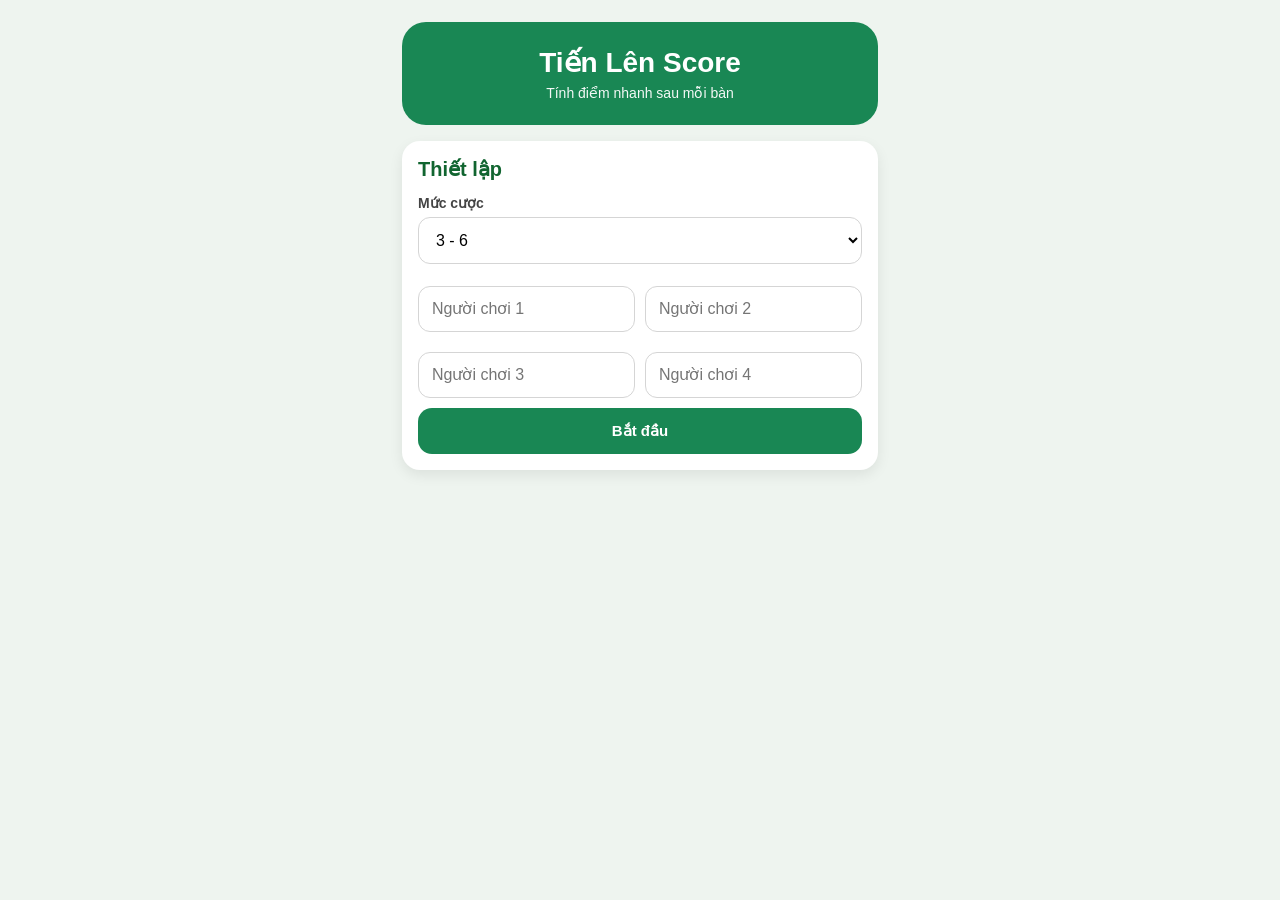
==== index.html @ 5cd6fe4c "Initial commit" ====
<!DOCTYPE html>
<html lang="vi">
<head>
    <meta charset="UTF-8">
    <meta name="viewport" content="width=device-width, initial-scale=1.0">
    <title>Tiến Lên Score</title>
    <link rel="stylesheet" href="style.css">
</head>
<body>

<main class="app">
    <header class="header">
        <h1>Tiến Lên Score</h1>
        <p>Tính điểm nhanh sau mỗi bàn</p>
    </header>

    <section class="card" id="setupSection">
        <h2>Thiết lập</h2>

        <label>Mức cược</label>
        <select id="betSelect">
            <option value="3-6">3 - 6</option>
            <option value="4-8">4 - 8</option>
            <option value="5-10">5 - 10</option>
            <option value="10-20">10 - 20</option>
            <option value="20-40">20 - 40</option>
            <option value="custom">Tùy chỉnh</option>
        </select>

        <div id="customBetBox" class="custom-bet-box hidden">
            <input type="number" id="lowBetInput" placeholder="Điểm thấp, ví dụ 5">
            <input type="number" id="highBetInput" placeholder="Điểm cao, ví dụ 10">
        </div>

        <div class="player-inputs">
            <input type="text" id="player1" placeholder="Người chơi 1">
            <input type="text" id="player2" placeholder="Người chơi 2">
            <input type="text" id="player3" placeholder="Người chơi 3">
            <input type="text" id="player4" placeholder="Người chơi 4">
        </div>

        <button id="startBtn" class="btn main-btn">Bắt đầu</button>
    </section>

    <section class="score-card hidden" id="scoreSection">
        <div class="score-title">
            <h2>Bảng điểm</h2>
            <span id="currentBetText"></span>
        </div>

        <div id="scoreBoard" class="score-board"></div>

        <div class="total-score">
            Tổng điểm: <span id="totalScoreText">0</span>
        </div>
    </section>

    <section class="card hidden" id="gameSection">
        <h2>Bàn hiện tại</h2>

        <div class="rank-select-grid">
            <div class="rank-box win">
                <label>Nhất</label>
                <select id="firstSelect"></select>
            </div>

            <div class="rank-box second">
                <label>Nhì</label>
                <select id="secondSelect"></select>
            </div>

            <div class="rank-box third">
                <label>Ba</label>
                <select id="thirdSelect"></select>
            </div>

            <div class="rank-box last">
                <label>Bét</label>
                <select id="lastSelect"></select>
            </div>
        </div>

        <details class="extra-box">
            <summary>Tùy chọn cộng thêm</summary>

            <div class="extra-group">
                <h3>Chặt heo</h3>

                <select id="cutterSelect"></select>
                <select id="victimSelect"></select>

                <select id="pigTypeSelect">
                    <option value="black">Heo đen</option>
                    <option value="red">Heo đỏ</option>
                </select>

                <button id="addPigBtn" class="btn blue-btn">Thêm chặt heo</button>
                <div id="pigList" class="action-list"></div>
            </div>

            <div class="extra-group">
                <h3>Thúi heo</h3>

                <div class="small-grid">
                    <input type="number" id="rottenBlackInput" min="0" value="0" placeholder="Heo đen">
                    <input type="number" id="rottenRedInput" min="0" value="0" placeholder="Heo đỏ">
                    <input type="number" id="rottenTriplePairInput" min="0" value="0" placeholder="3 đôi thông">
                </div>

                <button id="addRottenPigBtn" class="btn blue-btn">Thêm thúi heo</button>
                <div id="rottenPigList" class="action-list"></div>
            </div>

            <div class="extra-group">
                <h3>Chặt chồng</h3>

                <select id="stackerSelect"></select>
                <select id="stackVictimSelect"></select>

                <select id="stackAddSelect">
                    <option value="triplePair">3 đôi thông</option>
                    <option value="fourKind">Tứ quý</option>
                </select>

                <button id="addStackBtn" class="btn blue-btn">Thêm chặt chồng</button>
                <div id="stackList" class="action-list"></div>
            </div>
        </details>

        <div class="main-actions">
            <button id="calculateBtn" class="btn main-btn">Tính điểm bàn này</button>
            <button id="clearRoundBtn" class="btn light-btn">Xóa bàn hiện tại</button>
        </div>

        <div id="messageBox" class="message-box"></div>
    </section>

    <section class="card hidden" id="historySection">
        <h2>Lịch sử</h2>
        <div id="historyList"></div>
    </section>

    <button id="resetBtn" class="btn danger-btn hidden">Chơi lại từ đầu</button>
</main>

<script src="script.js"></script>
</body>
</html>
---- style.css ----
* {
    margin: 0;
    padding: 0;
    box-sizing: border-box;
}

body {
    font-family: Arial, sans-serif;
    background: #eef4ef;
    color: #222;
}

.app {
    max-width: 520px;
    margin: 0 auto;
    padding: 14px;
}

.header {
    background: #198754;
    color: white;
    padding: 24px 16px;
    text-align: center;
    border-radius: 0 0 24px 24px;
    margin: -14px -14px 16px -14px;
}

.header h1 {
    font-size: 28px;
    margin-bottom: 6px;
}

.header p {
    font-size: 14px;
    opacity: 0.95;
}

.card,
.score-card {
    background: white;
    border-radius: 18px;
    padding: 16px;
    margin-bottom: 14px;
    box-shadow: 0 5px 14px rgba(0, 0, 0, 0.08);
}

h2 {
    font-size: 20px;
    color: #116530;
    margin-bottom: 14px;
}

h3 {
    font-size: 16px;
    color: #116530;
    margin-bottom: 10px;
}

label {
    display: block;
    font-size: 14px;
    font-weight: bold;
    margin-bottom: 6px;
    color: #444;
}

input,
select {
    width: 100%;
    padding: 13px;
    border: 1px solid #d5d5d5;
    border-radius: 12px;
    font-size: 16px;
    background: white;
    outline: none;
    margin-bottom: 10px;
}

input:focus,
select:focus {
    border-color: #198754;
}

.hidden {
    display: none;
}

.player-inputs {
    display: grid;
    gap: 10px;
    margin-top: 12px;
}

.custom-bet-box {
    background: #f7f7f7;
    padding: 12px;
    border-radius: 14px;
    margin-top: 10px;
}

.btn {
    width: 100%;
    border: none;
    border-radius: 14px;
    padding: 14px;
    font-size: 15px;
    font-weight: bold;
    cursor: pointer;
}

.main-btn {
    background: #198754;
    color: white;
}

.blue-btn {
    background: #0d6efd;
    color: white;
    margin-top: 4px;
}

.light-btn {
    background: #e9ecef;
    color: #333;
}

.danger-btn {
    background: #dc3545;
    color: white;
    margin-bottom: 24px;
}

.score-title {
    display: flex;
    justify-content: space-between;
    align-items: center;
}

.score-title span {
    background: #e8f5ee;
    color: #116530;
    font-weight: bold;
    padding: 7px 12px;
    border-radius: 999px;
    font-size: 14px;
}

.score-board {
    display: grid;
    grid-template-columns: 1fr 1fr;
    gap: 10px;
}

.player-score {
    background: #f8f9fa;
    border-radius: 14px;
    padding: 12px;
    text-align: center;
}

.player-score .name {
    font-weight: bold;
    font-size: 14px;
    margin-bottom: 6px;
}

.player-score .point {
    font-size: 26px;
    font-weight: bold;
    color: #198754;
}

.total-score {
    text-align: right;
    font-weight: bold;
    color: #116530;
    margin-top: 12px;
    padding-top: 10px;
    border-top: 1px solid #eee;
}

.rank-select-grid {
    display: grid;
    gap: 10px;
}

.rank-box {
    border-radius: 16px;
    padding: 12px;
}

.rank-box label {
    font-size: 15px;
}

.rank-box select {
    margin-bottom: 0;
    font-weight: bold;
}

.win {
    background: #e8f5ee;
}

.second {
    background: #f1f8e9;
}

.third {
    background: #fff8e1;
}

.last {
    background: #fdecec;
}

.extra-box {
    margin-top: 14px;
    border: 1px solid #dcdcdc;
    border-radius: 16px;
    overflow: hidden;
    background: #f8f9fa;
}

.extra-box summary {
    padding: 14px;
    font-weight: bold;
    color: #116530;
    cursor: pointer;
    list-style: none;
}

.extra-box summary::after {
    content: " +";
    float: right;
}

.extra-box[open] summary::after {
    content: " -";
}

.extra-group {
    padding: 14px;
    border-top: 1px solid #e0e0e0;
}

.small-grid {
    display: grid;
    grid-template-columns: 1fr;
    gap: 8px;
}

.action-list {
    margin-top: 10px;
}

.action-empty {
    color: #777;
    font-size: 14px;
}

.action-item {
    background: #fff3cd;
    border-radius: 12px;
    padding: 10px;
    font-size: 14px;
    line-height: 1.5;
    margin-bottom: 8px;
}

.remove-btn {
    margin-top: 8px;
    border: none;
    background: #dc3545;
    color: white;
    padding: 7px 10px;
    border-radius: 8px;
    cursor: pointer;
}

.main-actions {
    display: grid;
    gap: 10px;
    margin-top: 14px;
}

.message-box {
    display: none;
    padding: 12px;
    border-radius: 12px;
    margin-top: 12px;
    font-size: 14px;
    font-weight: bold;
}

.message-success {
    display: block;
    background: #d1e7dd;
    color: #0f5132;
}

.message-error {
    display: block;
    background: #f8d7da;
    color: #842029;
}

.message-warning {
    display: block;
    background: #fff3cd;
    color: #664d03;
}

.history-item {
    background: #f8f9fa;
    border-left: 5px solid #198754;
    border-radius: 12px;
    padding: 12px;
    font-size: 14px;
    line-height: 1.6;
    margin-bottom: 10px;
}

@media (min-width: 650px) {
    .app {
        padding: 22px;
    }

    .header {
        margin: 0 0 16px 0;
        border-radius: 24px;
    }

    .player-inputs {
        grid-template-columns: 1fr 1fr;
    }

    .score-board {
        grid-template-columns: repeat(4, 1fr);
    }

    .rank-select-grid {
        grid-template-columns: 1fr 1fr;
    }

    .small-grid {
        grid-template-columns: 1fr 1fr 1fr;
    }

    .main-actions {
        grid-template-columns: 1fr 1fr;
    }
}
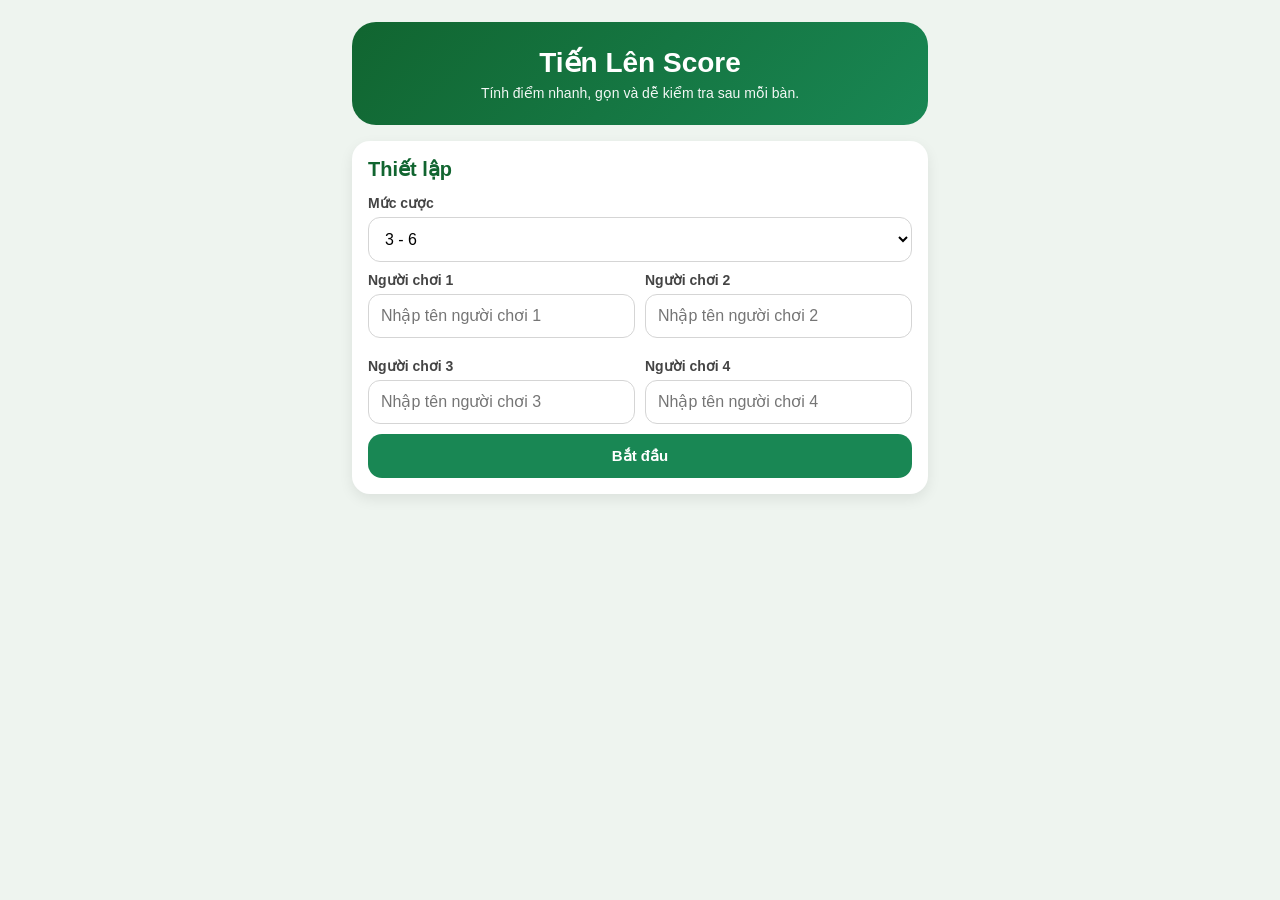
==== commit ec3e30d4: "update" ====
--- a/index.html
+++ b/index.html
@@ -11,32 +11,56 @@
 <main class="app">
     <header class="header">
         <h1>Tiến Lên Score</h1>
-        <p>Tính điểm nhanh sau mỗi bàn</p>
+        <p>Tính điểm nhanh, gọn và dễ kiểm tra sau mỗi bàn.</p>
     </header>
 
     <section class="card" id="setupSection">
         <h2>Thiết lập</h2>
 
-        <label>Mức cược</label>
-        <select id="betSelect">
-            <option value="3-6">3 - 6</option>
-            <option value="4-8">4 - 8</option>
-            <option value="5-10">5 - 10</option>
-            <option value="10-20">10 - 20</option>
-            <option value="20-40">20 - 40</option>
-            <option value="custom">Tùy chỉnh</option>
-        </select>
+        <div class="form-group">
+            <label>Mức cược</label>
+            <select id="betSelect">
+                <option value="3-6">3 - 6</option>
+                <option value="4-8">4 - 8</option>
+                <option value="5-10">5 - 10</option>
+                <option value="10-20">10 - 20</option>
+                <option value="20-40">20 - 40</option>
+                <option value="custom">Tùy chỉnh</option>
+            </select>
+        </div>
 
         <div id="customBetBox" class="custom-bet-box hidden">
-            <input type="number" id="lowBetInput" placeholder="Điểm thấp, ví dụ 5">
-            <input type="number" id="highBetInput" placeholder="Điểm cao, ví dụ 10">
+            <div class="form-group">
+                <label>Điểm thấp</label>
+                <input type="number" id="lowBetInput" placeholder="Ví dụ: 5">
+            </div>
+
+            <div class="form-group">
+                <label>Điểm cao</label>
+                <input type="number" id="highBetInput" placeholder="Ví dụ: 10">
+            </div>
         </div>
 
         <div class="player-inputs">
-            <input type="text" id="player1" placeholder="Người chơi 1">
-            <input type="text" id="player2" placeholder="Người chơi 2">
-            <input type="text" id="player3" placeholder="Người chơi 3">
-            <input type="text" id="player4" placeholder="Người chơi 4">
+            <div class="form-group">
+                <label>Người chơi 1</label>
+                <input type="text" id="player1" placeholder="Nhập tên người chơi 1">
+            </div>
+
+            <div class="form-group">
+                <label>Người chơi 2</label>
+                <input type="text" id="player2" placeholder="Nhập tên người chơi 2">
+            </div>
+
+            <div class="form-group">
+                <label>Người chơi 3</label>
+                <input type="text" id="player3" placeholder="Nhập tên người chơi 3">
+            </div>
+
+            <div class="form-group">
+                <label>Người chơi 4</label>
+                <input type="text" id="player4" placeholder="Nhập tên người chơi 4">
+            </div>
         </div>
 
         <button id="startBtn" class="btn main-btn">Bắt đầu</button>
@@ -57,74 +81,96 @@
 
     <section class="card hidden" id="gameSection">
         <h2>Bàn hiện tại</h2>
+        <p class="hint">Chọn thứ hạng cho từng người chơi.</p>
 
-        <div class="rank-select-grid">
-            <div class="rank-box win">
-                <label>Nhất</label>
-                <select id="firstSelect"></select>
-            </div>
-
-            <div class="rank-box second">
-                <label>Nhì</label>
-                <select id="secondSelect"></select>
-            </div>
-
-            <div class="rank-box third">
-                <label>Ba</label>
-                <select id="thirdSelect"></select>
-            </div>
-
-            <div class="rank-box last">
-                <label>Bét</label>
-                <select id="lastSelect"></select>
-            </div>
-        </div>
+        <div id="rankArea" class="rank-area"></div>
 
         <details class="extra-box">
             <summary>Tùy chọn cộng thêm</summary>
 
-            <div class="extra-group">
-                <h3>Chặt heo</h3>
+            <details class="mini-box">
+                <summary>Chặt heo</summary>
 
-                <select id="cutterSelect"></select>
-                <select id="victimSelect"></select>
+                <div class="extra-content">
+                    <div class="form-group">
+                        <label>Người chặt</label>
+                        <select id="cutterSelect"></select>
+                    </div>
 
-                <select id="pigTypeSelect">
-                    <option value="black">Heo đen</option>
-                    <option value="red">Heo đỏ</option>
-                </select>
+                    <div class="form-group">
+                        <label>Người bị chặt</label>
+                        <select id="victimSelect"></select>
+                    </div>
 
-                <button id="addPigBtn" class="btn blue-btn">Thêm chặt heo</button>
-                <div id="pigList" class="action-list"></div>
-            </div>
+                    <div class="form-group">
+                        <label>Loại heo bị chặt</label>
+                        <select id="pigTypeSelect">
+                            <option value="black">Heo đen</option>
+                            <option value="red">Heo đỏ</option>
+                        </select>
+                    </div>
 
-            <div class="extra-group">
-                <h3>Thúi heo</h3>
+                    <button id="addPigBtn" class="btn blue-btn">Thêm chặt heo</button>
+                    <div id="pigList" class="action-list"></div>
+                </div>
+            </details>
 
-                <div class="small-grid">
-                    <input type="number" id="rottenBlackInput" min="0" value="0" placeholder="Heo đen">
-                    <input type="number" id="rottenRedInput" min="0" value="0" placeholder="Heo đỏ">
-                    <input type="number" id="rottenTriplePairInput" min="0" value="0" placeholder="3 đôi thông">
+            <details class="mini-box">
+                <summary>Thúi heo</summary>
+
+                <div class="extra-content">
+                    <p class="hint">Người về bét bị trừ, người về ba được cộng.</p>
+
+                    <div class="input-grid">
+                        <div class="form-group">
+                            <label>Heo đen</label>
+                            <input type="number" id="rottenBlackInput" min="0" value="0">
+                        </div>
+
+                        <div class="form-group">
+                            <label>Heo đỏ</label>
+                            <input type="number" id="rottenRedInput" min="0" value="0">
+                        </div>
+
+                        <div class="form-group">
+                            <label>3 đôi thông</label>
+                            <input type="number" id="rottenTriplePairInput" min="0" value="0">
+                        </div>
+                    </div>
+
+                    <button id="addRottenPigBtn" class="btn blue-btn">Thêm thúi heo</button>
+                    <div id="rottenPigList" class="action-list"></div>
                 </div>
+            </details>
 
-                <button id="addRottenPigBtn" class="btn blue-btn">Thêm thúi heo</button>
-                <div id="rottenPigList" class="action-list"></div>
-            </div>
+            <details class="mini-box">
+                <summary>Chặt chồng</summary>
 
-            <div class="extra-group">
-                <h3>Chặt chồng</h3>
+                <div class="extra-content">
+                    <p class="hint">Chỉ 3 đôi thông hoặc tứ quý mới được chặt chồng.</p>
 
-                <select id="stackerSelect"></select>
-                <select id="stackVictimSelect"></select>
+                    <div class="form-group">
+                        <label>Người chồng</label>
+                        <select id="stackerSelect"></select>
+                    </div>
 
-                <select id="stackAddSelect">
-                    <option value="triplePair">3 đôi thông</option>
-                    <option value="fourKind">Tứ quý</option>
-                </select>
+                    <div class="form-group">
+                        <label>Người bị chồng</label>
+                        <select id="stackVictimSelect"></select>
+                    </div>
 
-                <button id="addStackBtn" class="btn blue-btn">Thêm chặt chồng</button>
-                <div id="stackList" class="action-list"></div>
-            </div>
+                    <div class="form-group">
+                        <label>Bộ dùng để chồng</label>
+                        <select id="stackAddSelect">
+                            <option value="triplePair">3 đôi thông</option>
+                            <option value="fourKind">Tứ quý</option>
+                        </select>
+                    </div>
+
+                    <button id="addStackBtn" class="btn blue-btn">Thêm chặt chồng</button>
+                    <div id="stackList" class="action-list"></div>
+                </div>
+            </details>
         </details>
 
         <div class="main-actions">
--- a/style.css
+++ b/style.css
@@ -11,13 +11,13 @@
 }
 
 .app {
-    max-width: 520px;
+    max-width: 620px;
     margin: 0 auto;
     padding: 14px;
 }
 
 .header {
-    background: #198754;
+    background: linear-gradient(135deg, #116530, #198754);
     color: white;
     padding: 24px 16px;
     text-align: center;
@@ -56,24 +56,32 @@
     margin-bottom: 10px;
 }
 
+.hidden {
+    display: none;
+}
+
+.form-group {
+    display: flex;
+    flex-direction: column;
+    gap: 6px;
+    margin-bottom: 10px;
+}
+
 label {
-    display: block;
-    font-size: 14px;
-    font-weight: bold;
-    margin-bottom: 6px;
+    font-size: 14px;
+    font-weight: bold;
     color: #444;
 }
 
 input,
 select {
     width: 100%;
-    padding: 13px;
+    padding: 12px;
     border: 1px solid #d5d5d5;
     border-radius: 12px;
     font-size: 16px;
     background: white;
     outline: none;
-    margin-bottom: 10px;
 }
 
 input:focus,
@@ -81,28 +89,24 @@
     border-color: #198754;
 }
 
-.hidden {
-    display: none;
-}
-
 .player-inputs {
     display: grid;
     gap: 10px;
-    margin-top: 12px;
+    margin-top: 10px;
 }
 
 .custom-bet-box {
-    background: #f7f7f7;
-    padding: 12px;
+    background: #f8f9fa;
     border-radius: 14px;
-    margin-top: 10px;
+    padding: 12px;
+    margin-bottom: 12px;
 }
 
 .btn {
     width: 100%;
     border: none;
     border-radius: 14px;
-    padding: 14px;
+    padding: 13px;
     font-size: 15px;
     font-weight: bold;
     cursor: pointer;
@@ -134,6 +138,7 @@
     display: flex;
     justify-content: space-between;
     align-items: center;
+    gap: 12px;
 }
 
 .score-title span {
@@ -143,6 +148,7 @@
     padding: 7px 12px;
     border-radius: 999px;
     font-size: 14px;
+    white-space: nowrap;
 }
 
 .score-board {
@@ -179,39 +185,52 @@
     border-top: 1px solid #eee;
 }
 
-.rank-select-grid {
+.hint {
+    color: #666;
+    font-size: 14px;
+    line-height: 1.5;
+    margin-bottom: 12px;
+}
+
+.rank-area {
     display: grid;
     gap: 10px;
 }
 
-.rank-box {
+.player-card {
+    background: #f8f9fa;
     border-radius: 16px;
-    padding: 12px;
-}
-
-.rank-box label {
-    font-size: 15px;
-}
-
-.rank-box select {
-    margin-bottom: 0;
-    font-weight: bold;
-}
-
-.win {
-    background: #e8f5ee;
-}
-
-.second {
-    background: #f1f8e9;
-}
-
-.third {
-    background: #fff8e1;
-}
-
-.last {
-    background: #fdecec;
+    padding: 13px;
+    border: 1px solid #eeeeee;
+}
+
+.player-name {
+    font-weight: bold;
+    font-size: 16px;
+    margin-bottom: 10px;
+    color: #222;
+}
+
+.rank-buttons {
+    display: grid;
+    grid-template-columns: repeat(4, 1fr);
+    gap: 7px;
+}
+
+.rank-btn {
+    border: 1px solid #198754;
+    background: white;
+    color: #198754;
+    border-radius: 11px;
+    padding: 10px 4px;
+    font-size: 14px;
+    font-weight: bold;
+    cursor: pointer;
+}
+
+.rank-btn.active {
+    background: #198754;
+    color: white;
 }
 
 .extra-box {
@@ -222,7 +241,7 @@
     background: #f8f9fa;
 }
 
-.extra-box summary {
+.extra-box > summary {
     padding: 14px;
     font-weight: bold;
     color: #116530;
@@ -230,23 +249,44 @@
     list-style: none;
 }
 
-.extra-box summary::after {
+.extra-box > summary::after {
     content: " +";
     float: right;
 }
 
-.extra-box[open] summary::after {
+.extra-box[open] > summary::after {
     content: " -";
 }
 
-.extra-group {
-    padding: 14px;
-    border-top: 1px solid #e0e0e0;
-}
-
-.small-grid {
-    display: grid;
-    grid-template-columns: 1fr;
+.mini-box {
+    border-top: 1px solid #e2e2e2;
+    background: white;
+}
+
+.mini-box summary {
+    padding: 13px 14px;
+    font-weight: bold;
+    cursor: pointer;
+    list-style: none;
+    color: #333;
+}
+
+.mini-box summary::after {
+    content: " +";
+    float: right;
+    color: #198754;
+}
+
+.mini-box[open] summary::after {
+    content: " -";
+}
+
+.extra-content {
+    padding: 0 14px 14px 14px;
+}
+
+.input-grid {
+    display: grid;
     gap: 8px;
 }
 
@@ -339,11 +379,11 @@
         grid-template-columns: repeat(4, 1fr);
     }
 
-    .rank-select-grid {
+    .rank-area {
         grid-template-columns: 1fr 1fr;
     }
 
-    .small-grid {
+    .input-grid {
         grid-template-columns: 1fr 1fr 1fr;
     }
 
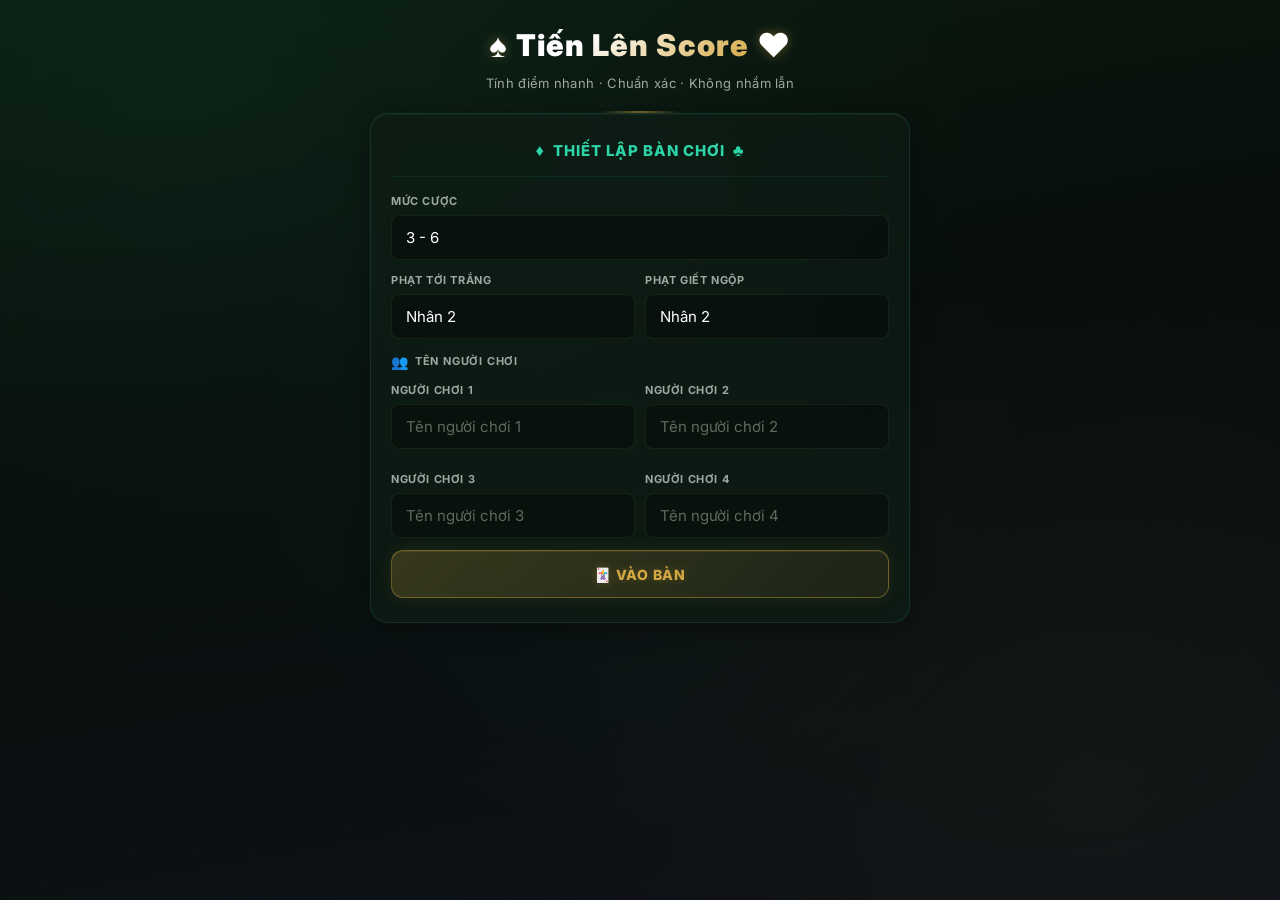
==== commit c000b748: "big update" ====
--- a/index.html
+++ b/index.html
@@ -1,194 +1,344 @@
 <!DOCTYPE html>
 <html lang="vi">
+
 <head>
     <meta charset="UTF-8">
-    <meta name="viewport" content="width=device-width, initial-scale=1.0">
-    <title>Tiến Lên Score</title>
+    <meta name="viewport" content="width=device-width, initial-scale=1.0, maximum-scale=1.0, user-scalable=no">
+    <meta name="description"
+        content="Tiến Lên Score — Ứng dụng tính điểm Tiến Lên miền Nam nhanh, chính xác. Giao diện Casino Royale sang trọng.">
+    <meta name="theme-color" content="#080e0b">
+    <meta name="apple-mobile-web-app-status-bar-style" content="black-translucent">
+    <title>♠ Tiến Lên Score — Casino Royale</title>
+    <!-- Google Fonts: Inter -->
+    <link rel="preconnect" href="https://fonts.googleapis.com">
+    <link rel="preconnect" href="https://fonts.gstatic.com" crossorigin>
+    <link href="https://fonts.googleapis.com/css2?family=Inter:wght@400;600;700;800;900&display=swap" rel="stylesheet">
     <link rel="stylesheet" href="style.css">
 </head>
+
 <body>
 
-<main class="app">
-    <header class="header">
-        <h1>Tiến Lên Score</h1>
-        <p>Tính điểm nhanh, gọn và dễ kiểm tra sau mỗi bàn.</p>
-    </header>
-
-    <section class="card" id="setupSection">
-        <h2>Thiết lập</h2>
-
-        <div class="form-group">
-            <label>Mức cược</label>
-            <select id="betSelect">
-                <option value="3-6">3 - 6</option>
-                <option value="4-8">4 - 8</option>
-                <option value="5-10">5 - 10</option>
-                <option value="10-20">10 - 20</option>
-                <option value="20-40">20 - 40</option>
-                <option value="custom">Tùy chỉnh</option>
-            </select>
-        </div>
-
-        <div id="customBetBox" class="custom-bet-box hidden">
-            <div class="form-group">
-                <label>Điểm thấp</label>
-                <input type="number" id="lowBetInput" placeholder="Ví dụ: 5">
-            </div>
-
-            <div class="form-group">
-                <label>Điểm cao</label>
-                <input type="number" id="highBetInput" placeholder="Ví dụ: 10">
-            </div>
-        </div>
-
-        <div class="player-inputs">
-            <div class="form-group">
-                <label>Người chơi 1</label>
-                <input type="text" id="player1" placeholder="Nhập tên người chơi 1">
-            </div>
-
-            <div class="form-group">
-                <label>Người chơi 2</label>
-                <input type="text" id="player2" placeholder="Nhập tên người chơi 2">
-            </div>
-
-            <div class="form-group">
-                <label>Người chơi 3</label>
-                <input type="text" id="player3" placeholder="Nhập tên người chơi 3">
-            </div>
-
-            <div class="form-group">
-                <label>Người chơi 4</label>
-                <input type="text" id="player4" placeholder="Nhập tên người chơi 4">
-            </div>
-        </div>
-
-        <button id="startBtn" class="btn main-btn">Bắt đầu</button>
-    </section>
-
-    <section class="score-card hidden" id="scoreSection">
-        <div class="score-title">
-            <h2>Bảng điểm</h2>
-            <span id="currentBetText"></span>
-        </div>
-
-        <div id="scoreBoard" class="score-board"></div>
-
-        <div class="total-score">
-            Tổng điểm: <span id="totalScoreText">0</span>
-        </div>
-    </section>
-
-    <section class="card hidden" id="gameSection">
-        <h2>Bàn hiện tại</h2>
-        <p class="hint">Chọn thứ hạng cho từng người chơi.</p>
-
-        <div id="rankArea" class="rank-area"></div>
-
-        <details class="extra-box">
-            <summary>Tùy chọn cộng thêm</summary>
-
-            <details class="mini-box">
-                <summary>Chặt heo</summary>
-
-                <div class="extra-content">
-                    <div class="form-group">
-                        <label>Người chặt</label>
-                        <select id="cutterSelect"></select>
-                    </div>
-
-                    <div class="form-group">
-                        <label>Người bị chặt</label>
-                        <select id="victimSelect"></select>
-                    </div>
-
-                    <div class="form-group">
-                        <label>Loại heo bị chặt</label>
-                        <select id="pigTypeSelect">
-                            <option value="black">Heo đen</option>
-                            <option value="red">Heo đỏ</option>
-                        </select>
-                    </div>
-
-                    <button id="addPigBtn" class="btn blue-btn">Thêm chặt heo</button>
-                    <div id="pigList" class="action-list"></div>
-                </div>
-            </details>
-
-            <details class="mini-box">
-                <summary>Thúi heo</summary>
-
-                <div class="extra-content">
-                    <p class="hint">Người về bét bị trừ, người về ba được cộng.</p>
-
+    <!-- ===== TOAST NOTIFICATION CONTAINER ===== -->
+    <div id="toastContainer" class="toast-container"></div>
+
+    <main class="app">
+
+        <!-- ===== HEADER ===== -->
+        <header class="header">
+            <h1>
+                <span class="logo-icon">♠️</span>
+                <span class="title-text">Tiến Lên Score</span>
+                <span class="logo-icon">♥️</span>
+            </h1>
+            <p>Tính điểm nhanh · Chuẩn xác · Không nhầm lẫn</p>
+        </header>
+
+        <!-- ============================================
+         TAB 1: THIẾT LẬP BÀN CHƠI
+         ============================================ -->
+        <div id="tabSetup" class="tab-panel active">
+            <section class="card">
+                <h2 class="card-title">
+                    <span class="icon">♦️</span>
+                    Thiết lập bàn chơi
+                    <span class="icon">♣️</span>
+                </h2>
+
+                <!-- Mức cược -->
+                <div class="form-group">
+                    <label>Mức cược</label>
+                    <select id="betSelect">
+                        <option value="3-6">3 - 6</option>
+                        <option value="4-8">4 - 8</option>
+                        <option value="5-10">5 - 10</option>
+                        <option value="10-20">10 - 20</option>
+                        <option value="20-40">20 - 40</option>
+                        <option value="custom">Tùy chỉnh</option>
+                    </select>
+                </div>
+
+                <!-- Custom bet inputs -->
+                <div id="customBetBox" class="custom-bet-box hidden">
                     <div class="input-grid">
                         <div class="form-group">
-                            <label>Heo đen</label>
-                            <input type="number" id="rottenBlackInput" min="0" value="0">
-                        </div>
-
+                            <label>Điểm thấp</label>
+                            <input type="number" id="lowBetInput" placeholder="Ví dụ: 5">
+                        </div>
                         <div class="form-group">
-                            <label>Heo đỏ</label>
-                            <input type="number" id="rottenRedInput" min="0" value="0">
-                        </div>
-
-                        <div class="form-group">
-                            <label>3 đôi thông</label>
-                            <input type="number" id="rottenTriplePairInput" min="0" value="0">
-                        </div>
-                    </div>
-
-                    <button id="addRottenPigBtn" class="btn blue-btn">Thêm thúi heo</button>
-                    <div id="rottenPigList" class="action-list"></div>
-                </div>
-            </details>
-
-            <details class="mini-box">
-                <summary>Chặt chồng</summary>
-
-                <div class="extra-content">
-                    <p class="hint">Chỉ 3 đôi thông hoặc tứ quý mới được chặt chồng.</p>
-
-                    <div class="form-group">
-                        <label>Người chồng</label>
-                        <select id="stackerSelect"></select>
-                    </div>
-
-                    <div class="form-group">
-                        <label>Người bị chồng</label>
-                        <select id="stackVictimSelect"></select>
-                    </div>
-
-                    <div class="form-group">
-                        <label>Bộ dùng để chồng</label>
-                        <select id="stackAddSelect">
-                            <option value="triplePair">3 đôi thông</option>
-                            <option value="fourKind">Tứ quý</option>
+                            <label>Điểm cao</label>
+                            <input type="number" id="highBetInput" placeholder="Ví dụ: 10">
+                        </div>
+                    </div>
+                </div>
+
+                <!-- Hệ số phạt -->
+                <div class="input-grid">
+                    <div class="form-group">
+                        <label>Phạt Tới trắng</label>
+                        <select id="toiTrangMultiplierSelect">
+                            <option value="1">Nhân 1</option>
+                            <option value="2" selected>Nhân 2</option>
                         </select>
                     </div>
-
-                    <button id="addStackBtn" class="btn blue-btn">Thêm chặt chồng</button>
-                    <div id="stackList" class="action-list"></div>
-                </div>
-            </details>
-        </details>
-
-        <div class="main-actions">
-            <button id="calculateBtn" class="btn main-btn">Tính điểm bàn này</button>
-            <button id="clearRoundBtn" class="btn light-btn">Xóa bàn hiện tại</button>
+                    <div class="form-group">
+                        <label>Phạt Giết ngộp</label>
+                        <select id="gietMultiplierSelect">
+                            <option value="1">Nhân 1</option>
+                            <option value="2" selected>Nhân 2</option>
+                        </select>
+                    </div>
+                </div>
+
+                <!-- Tên người chơi -->
+                <div class="section-label">
+                    <span class="icon">👥</span> Tên người chơi
+                </div>
+                <div class="player-inputs">
+                    <div class="form-group">
+                        <label>Người chơi 1</label>
+                        <input type="text" id="player1" placeholder="Tên người chơi 1">
+                    </div>
+                    <div class="form-group">
+                        <label>Người chơi 2</label>
+                        <input type="text" id="player2" placeholder="Tên người chơi 2">
+                    </div>
+                    <div class="form-group">
+                        <label>Người chơi 3</label>
+                        <input type="text" id="player3" placeholder="Tên người chơi 3">
+                    </div>
+                    <div class="form-group">
+                        <label>Người chơi 4</label>
+                        <input type="text" id="player4" placeholder="Tên người chơi 4">
+                    </div>
+                </div>
+
+                <button id="startBtn" class="btn main-btn">🃏 Vào Bàn</button>
+            </section>
         </div>
 
-        <div id="messageBox" class="message-box"></div>
-    </section>
-
-    <section class="card hidden" id="historySection">
-        <h2>Lịch sử</h2>
-        <div id="historyList"></div>
-    </section>
-
-    <button id="resetBtn" class="btn danger-btn hidden">Chơi lại từ đầu</button>
-</main>
-
-<script src="script.js"></script>
+        <!-- ============================================
+         TAB 2: GHI ĐIỂM & CHẶT CHÉM
+         ============================================ -->
+        <div id="tabGame" class="tab-panel">
+
+            <!-- Bảng tổng điểm -->
+            <section class="card" id="scoreSection">
+                <div class="score-header">
+                    <h2 class="card-title">
+                        <span class="icon">🏆</span> Bảng Tổng Điểm
+                    </h2>
+                    <span id="currentBetText" class="bet-badge"></span>
+                </div>
+                <div id="scoreBoard" class="score-board"></div>
+                <div class="total-score">
+                    Quỹ bàn (Check lỗi): <span id="totalScoreText">0</span>
+                </div>
+            </section>
+
+            <!-- Chọn thứ hạng -->
+            <section class="card" id="gameSection">
+                <h2 class="card-title">
+                    <span class="icon">🎯</span> Bàn hiện tại
+                </h2>
+                <p class="hint">Chọn kết quả cho từng người chơi:</p>
+                <div id="rankArea" class="rank-area"></div>
+
+                <!-- Tùy chọn chặt chém -->
+                <details class="extra-box">
+                    <summary>🔥 Tùy chọn chặt chém</summary>
+
+                    <!-- Chặt heo -->
+                    <details class="mini-box">
+                        <summary>🗡️ Chặt heo</summary>
+                        <div class="extra-content">
+                            <div class="form-group">
+                                <label>Người chặt</label>
+                                <select id="cutterSelect"></select>
+                            </div>
+                            <div class="form-group">
+                                <label>Người bị chặt</label>
+                                <select id="victimSelect"></select>
+                            </div>
+                            <div class="form-group">
+                                <label>Loại heo bị chặt</label>
+                                <select id="pigTypeSelect">
+                                    <option value="black">Heo đen</option>
+                                    <option value="red">Heo đỏ</option>
+                                </select>
+                            </div>
+                            <button id="addPigBtn" class="btn action-btn">Thêm chặt heo</button>
+                            <div id="pigList" class="action-list"></div>
+                        </div>
+                    </details>
+
+                    <!-- Thúi heo -->
+                    <details class="mini-box">
+                        <summary>💩 Thúi heo (chết ngộp)</summary>
+                        <div class="extra-content">
+                            <div class="input-grid">
+                                <div class="form-group">
+                                    <label>Người ăn tiền</label>
+                                    <select id="rottenWinnerSelect"></select>
+                                </div>
+                                <div class="form-group">
+                                    <label>Người thúi</label>
+                                    <select id="rottenVictimSelect"></select>
+                                </div>
+                            </div>
+                            <div class="input-grid">
+                                <div class="form-group">
+                                    <label>Heo đen</label>
+                                    <input type="number" id="rottenBlackInput" min="0" value="0">
+                                </div>
+                                <div class="form-group">
+                                    <label>Heo đỏ</label>
+                                    <input type="number" id="rottenRedInput" min="0" value="0">
+                                </div>
+                            </div>
+                            <div class="form-group">
+                                <label>3 đôi thông</label>
+                                <input type="number" id="rottenTriplePairInput" min="0" value="0">
+                            </div>
+                            <button id="addRottenPigBtn" class="btn action-btn">Thêm thúi heo</button>
+                            <div id="rottenPigList" class="action-list"></div>
+                        </div>
+                    </details>
+
+                    <!-- Chặt chồng -->
+                    <details class="mini-box">
+                        <summary>⚡ Chặt chồng</summary>
+                        <div class="extra-content">
+                            <div class="form-group">
+                                <label>Người chồng</label>
+                                <select id="stackerSelect"></select>
+                            </div>
+                            <div class="form-group">
+                                <label>Người bị chồng (nạn nhân cũ)</label>
+                                <select id="stackVictimSelect"></select>
+                            </div>
+                            <div class="form-group">
+                                <label>Bộ dùng để chồng</label>
+                                <select id="stackAddSelect">
+                                    <option value="triplePair">3 đôi thông</option>
+                                    <option value="fourKind">Tứ quý</option>
+                                </select>
+                            </div>
+                            <button id="addStackBtn" class="btn action-btn">Thêm chặt chồng</button>
+                            <div id="stackList" class="action-list"></div>
+                        </div>
+                    </details>
+                </details>
+
+                <!-- Điều chỉnh thông số & điểm -->
+                <details class="extra-box">
+                    <summary>⚙️ Điều chỉnh thông số & điểm</summary>
+                    <div class="extra-content">
+                        <!-- Thay đổi mức cược -->
+                        <div class="bet-changer-title">💰 Thay đổi mức cược</div>
+                        <div class="bet-changer-grid">
+                            <div class="form-group">
+                                <select id="ingameBetSelect">
+                                    <option value="3-6">3 - 6</option>
+                                    <option value="4-8">4 - 8</option>
+                                    <option value="5-10">5 - 10</option>
+                                    <option value="10-20">10 - 20</option>
+                                    <option value="20-40">20 - 40</option>
+                                    <option value="custom">Tùy chỉnh</option>
+                                </select>
+                            </div>
+                            <button id="ingameBetApplyBtn" class="bet-change-btn">Áp dụng</button>
+                        </div>
+                        <div id="ingameCustomBetBox" class="custom-bet-box hidden">
+                            <div class="input-grid">
+                                <div class="form-group">
+                                    <label>Điểm thấp</label>
+                                    <input type="number" id="ingameLowBet" placeholder="Ví dụ: 5">
+                                </div>
+                                <div class="form-group">
+                                    <label>Điểm cao</label>
+                                    <input type="number" id="ingameHighBet" placeholder="Ví dụ: 10">
+                                </div>
+                            </div>
+                        </div>
+
+                        <hr class="divider">
+
+                        <!-- Cộng/Trừ điểm thủ công -->
+                        <div class="bet-changer-title">🔢 Cộng/Trừ điểm thủ công</div>
+                        <div class="input-grid">
+                            <div class="form-group">
+                                <label>Người chơi</label>
+                                <select id="manualPlayerSelect"></select>
+                            </div>
+                            <div class="form-group">
+                                <label>Số điểm (+ hoặc -)</label>
+                                <input type="number" id="manualPointInput" placeholder="VD: 5 hoặc -5">
+                            </div>
+                        </div>
+                        <button id="manualAdjustBtn" class="btn warning-btn">Cập nhật điểm</button>
+                    </div>
+                </details>
+
+                <!-- Nút hành động chính -->
+                <div class="main-actions">
+                    <button id="calculateBtn" class="btn main-btn">✅ Chốt Bàn Này</button>
+                    <button id="clearRoundBtn" class="btn light-btn">🔄 Xóa làm lại</button>
+                </div>
+            </section>
+        </div>
+
+        <!-- ============================================
+         TAB 3: LỊCH SỬ & THỐNG KÊ
+         ============================================ -->
+        <div id="tabHistory" class="tab-panel">
+            <section class="card">
+                <h2 class="card-title">
+                    <span class="icon">📊</span> Lịch sử & Thống kê
+                </h2>
+
+                <!-- Stats summary -->
+                <div id="statsSummary" class="stats-summary">
+                    <div class="stat-item">
+                        <div class="stat-value" id="statsRounds">0</div>
+                        <div class="stat-label">Ván đã chơi</div>
+                    </div>
+                    <div class="stat-item">
+                        <div class="stat-value" id="statsTotal">0</div>
+                        <div class="stat-label">Quỹ bàn</div>
+                    </div>
+                </div>
+
+                <div id="historyList"></div>
+            </section>
+
+            <!-- Nút kết thúc ván -->
+            <button id="resetBtn" class="btn danger-btn">⚠️ Kết thúc — Chơi lại từ đầu</button>
+        </div>
+
+    </main>
+
+    <!-- ===== BOTTOM NAVIGATION ===== -->
+    <nav id="bottomNav" class="bottom-nav">
+        <div class="nav-inner">
+            <button class="nav-tab" data-tab="tabSetup" id="navSetup">
+                <span class="nav-icon">⚙️</span>
+                <span class="nav-label">Thiết lập</span>
+            </button>
+            <button class="nav-tab active" data-tab="tabGame" id="navGame">
+                <span class="nav-icon">🎮</span>
+                <span class="nav-label">Ghi điểm</span>
+            </button>
+            <button class="nav-tab" data-tab="tabHistory" id="navHistory">
+                <span class="nav-icon">📊</span>
+                <span class="nav-label">Lịch sử</span>
+            </button>
+        </div>
+    </nav>
+
+    <!-- Hidden message box for backwards compatibility -->
+    <div id="messageBox" class="message-box"></div>
+
+    <script src="script.js"></script>
 </body>
+
 </html>
--- a/style.css
+++ b/style.css
@@ -1,393 +1,1612 @@
-* {
+/* ========================================================
+   THEME: CASINO ROYALE — DARK EMERALD + GOLD
+   Color Palette:
+     Primary (Emerald):  #2dd4a8
+     Accent  (Gold):     #d4a843
+     Danger  (Rose):     #f43f5e
+     Surface (Dark):     #0a1a0f → #0d1117
+   ======================================================== */
+
+/* --- CSS Custom Properties --- */
+:root {
+    --emerald: #2dd4a8;
+    --emerald-rgb: 45, 212, 168;
+    --gold: #d4a843;
+    --gold-rgb: 212, 168, 67;
+    --rose: #f43f5e;
+    --rose-rgb: 244, 63, 94;
+    --blue: #3b82f6;
+    --blue-rgb: 59, 130, 246;
+    --white: #f0f0f5;
+    --white-rgb: 240, 240, 245;
+
+    --bg-body: #080e0b;
+    --bg-surface: rgba(12, 24, 16, 0.82);
+    --bg-card: rgba(14, 28, 20, 0.75);
+    --bg-input: rgba(8, 16, 11, 0.80);
+    --bg-elevated: rgba(20, 38, 26, 0.65);
+
+    --border-subtle: rgba(45, 212, 168, 0.08);
+    --border-default: rgba(45, 212, 168, 0.14);
+    --border-strong: rgba(45, 212, 168, 0.28);
+
+    --text-primary: #e4e8e6;
+    --text-secondary: #9ca8a2;
+    --text-muted: #5c6a62;
+
+    --radius-xl: 24px;
+    --radius-lg: 18px;
+    --radius-md: 12px;
+    --radius-sm: 8px;
+    --radius-pill: 50px;
+
+    --blur: 20px;
+    --transition: 0.25s cubic-bezier(0.4, 0, 0.2, 1);
+    --bounce: 0.35s cubic-bezier(0.34, 1.56, 0.64, 1);
+
+    --shadow-card:
+        0 4px 24px rgba(0, 0, 0, 0.4),
+        0 0 0 1px rgba(255, 255, 255, 0.02),
+        inset 0 1px 0 rgba(255, 255, 255, 0.04);
+    --shadow-glow:
+        0 0 20px rgba(var(--emerald-rgb), 0.08),
+        0 0 60px rgba(var(--emerald-rgb), 0.03);
+
+    --nav-height: 68px;
+}
+
+/* --- Reset & Base --- */
+*,
+*::before,
+*::after {
     margin: 0;
     padding: 0;
     box-sizing: border-box;
 }
 
+html {
+    scroll-behavior: smooth;
+    -webkit-tap-highlight-color: transparent;
+}
+
 body {
-    font-family: Arial, sans-serif;
-    background: #eef4ef;
-    color: #222;
-}
-
+    font-family: 'Inter', 'Segoe UI', Roboto, -apple-system, sans-serif;
+    background-color: var(--bg-body);
+    color: var(--text-primary);
+    min-height: 100vh;
+    min-height: 100dvh;
+    line-height: 1.55;
+    overflow-x: hidden;
+    position: relative;
+}
+
+/* --- Background: Casino felt texture --- */
+body::before {
+    content: '';
+    position: fixed;
+    inset: 0;
+    background:
+        radial-gradient(ellipse 800px 600px at 15% 10%, rgba(var(--emerald-rgb), 0.06), transparent),
+        radial-gradient(ellipse 600px 500px at 85% 85%, rgba(var(--gold-rgb), 0.04), transparent),
+        radial-gradient(ellipse 400px 400px at 50% 50%, rgba(var(--emerald-rgb), 0.03), transparent),
+        linear-gradient(170deg, #0a1a0f 0%, #080e0b 40%, #0d1117 100%);
+    z-index: 0;
+    pointer-events: none;
+}
+
+/* --- Subtle pattern overlay --- */
+body::after {
+    content: '';
+    position: fixed;
+    inset: 0;
+    background-image:
+        radial-gradient(circle at 25% 25%, rgba(255, 255, 255, 0.008) 1px, transparent 1px),
+        radial-gradient(circle at 75% 75%, rgba(255, 255, 255, 0.005) 1px, transparent 1px);
+    background-size: 60px 60px;
+    z-index: 0;
+    pointer-events: none;
+}
+
+/* --- Main App Container --- */
 .app {
-    max-width: 620px;
+    position: relative;
+    z-index: 1;
+    max-width: 520px;
     margin: 0 auto;
-    padding: 14px;
-}
-
+    padding: 0 14px;
+    padding-bottom: calc(var(--nav-height) + 20px);
+}
+
+/* --- HEADER --- */
 .header {
-    background: linear-gradient(135deg, #116530, #198754);
-    color: white;
-    padding: 24px 16px;
     text-align: center;
-    border-radius: 0 0 24px 24px;
-    margin: -14px -14px 16px -14px;
+    padding: 24px 16px 20px;
+    position: relative;
+}
+
+.header::after {
+    content: '';
+    position: absolute;
+    bottom: 0;
+    left: 50%;
+    transform: translateX(-50%);
+    width: 80px;
+    height: 2px;
+    background: linear-gradient(90deg, transparent, var(--gold), transparent);
+    border-radius: 2px;
+    opacity: 0.6;
 }
 
 .header h1 {
-    font-size: 28px;
-    margin-bottom: 6px;
+    font-size: clamp(20px, 5.5vw, 28px);
+    font-weight: 900;
+    letter-spacing: 1px;
+    color: #fff;
+    display: flex;
+    align-items: center;
+    justify-content: center;
+    gap: 8px;
+    line-height: 1.3;
+}
+
+.header h1 .logo-icon {
+    font-size: 1.1em;
+    filter: drop-shadow(0 0 6px rgba(var(--gold-rgb), 0.4));
+}
+
+.header h1 .title-text {
+    background: linear-gradient(135deg, #fff 30%, var(--gold) 100%);
+    -webkit-background-clip: text;
+    -webkit-text-fill-color: transparent;
+    background-clip: text;
 }
 
 .header p {
+    font-size: clamp(11px, 2.8vw, 13px);
+    color: var(--text-secondary);
+    margin-top: 6px;
+    letter-spacing: 0.3px;
+}
+
+/* --- TAB PANELS --- */
+.tab-panel {
+    display: none;
+    animation: tabFadeIn 0.35s ease-out both;
+}
+
+.tab-panel.active {
+    display: block;
+}
+
+@keyframes tabFadeIn {
+    from {
+        opacity: 0;
+        transform: translateY(12px);
+    }
+
+    to {
+        opacity: 1;
+        transform: translateY(0);
+    }
+}
+
+/* --- GLASSMORPHISM CARDS --- */
+.card {
+    background: var(--bg-card);
+    backdrop-filter: blur(var(--blur)) saturate(1.2);
+    -webkit-backdrop-filter: blur(var(--blur)) saturate(1.2);
+    border: 1px solid var(--border-default);
+    border-radius: var(--radius-lg);
+    padding: 20px 16px;
+    margin-bottom: 14px;
+    box-shadow: var(--shadow-card);
+    transition: border-color var(--transition), box-shadow var(--transition);
+    animation: cardSlideUp 0.4s ease-out both;
+}
+
+@keyframes cardSlideUp {
+    from {
+        opacity: 0;
+        transform: translateY(16px);
+    }
+
+    to {
+        opacity: 1;
+        transform: translateY(0);
+    }
+}
+
+.card:hover {
+    border-color: var(--border-strong);
+}
+
+.card-title {
+    font-size: clamp(13px, 3.5vw, 15px);
+    color: var(--emerald);
+    margin-bottom: 16px;
+    font-weight: 800;
+    text-transform: uppercase;
+    text-align: center;
+    letter-spacing: 1px;
+    border-bottom: 1px solid var(--border-subtle);
+    padding-bottom: 12px;
+    display: flex;
+    align-items: center;
+    justify-content: center;
+    gap: 8px;
+}
+
+.card-title .icon {
+    font-size: 1.1em;
+}
+
+/* --- Section titles inside cards --- */
+.section-label {
+    font-size: 11px;
+    font-weight: 700;
+    color: var(--text-secondary);
+    text-transform: uppercase;
+    letter-spacing: 0.8px;
+    margin-bottom: 10px;
+    display: flex;
+    align-items: center;
+    gap: 6px;
+}
+
+.section-label .icon {
     font-size: 14px;
-    opacity: 0.95;
-}
-
-.card,
-.score-card {
-    background: white;
-    border-radius: 18px;
-    padding: 16px;
-    margin-bottom: 14px;
-    box-shadow: 0 5px 14px rgba(0, 0, 0, 0.08);
-}
-
-h2 {
-    font-size: 20px;
-    color: #116530;
-    margin-bottom: 14px;
-}
-
-h3 {
-    font-size: 16px;
-    color: #116530;
-    margin-bottom: 10px;
-}
-
-.hidden {
-    display: none;
-}
-
+}
+
+/* --- FORM CONTROLS --- */
 .form-group {
     display: flex;
     flex-direction: column;
-    gap: 6px;
-    margin-bottom: 10px;
+    gap: 5px;
+    margin-bottom: 12px;
+    width: 100%;
 }
 
 label {
-    font-size: 14px;
-    font-weight: bold;
-    color: #444;
+    font-size: 11px;
+    font-weight: 700;
+    color: var(--text-secondary);
+    text-transform: uppercase;
+    letter-spacing: 0.6px;
 }
 
 input,
 select {
     width: 100%;
-    padding: 12px;
-    border: 1px solid #d5d5d5;
-    border-radius: 12px;
-    font-size: 16px;
-    background: white;
+    padding: 12px 14px;
+    border: 1px solid rgba(255, 255, 255, 0.07);
+    border-radius: var(--radius-sm);
+    font-size: 15px;
+    font-family: inherit;
+    background: var(--bg-input);
+    color: #fff;
     outline: none;
+    transition: all var(--transition);
+    -webkit-appearance: none;
+}
+
+option {
+    background-color: #0c1810;
+    color: #fff;
 }
 
 input:focus,
 select:focus {
-    border-color: #198754;
+    border-color: var(--emerald);
+    background: rgba(0, 0, 0, 0.5);
+    box-shadow: 0 0 0 3px rgba(var(--emerald-rgb), 0.10), 0 0 12px rgba(var(--emerald-rgb), 0.08);
+}
+
+input::placeholder {
+    color: var(--text-muted);
+}
+
+.input-grid {
+    display: grid;
+    gap: 10px;
+    grid-template-columns: 1fr 1fr;
 }
 
 .player-inputs {
     display: grid;
     gap: 10px;
-    margin-top: 10px;
-}
-
-.custom-bet-box {
-    background: #f8f9fa;
-    border-radius: 14px;
-    padding: 12px;
-    margin-bottom: 12px;
-}
-
+    grid-template-columns: 1fr 1fr;
+    margin-top: 4px;
+}
+
+.hidden {
+    display: none !important;
+}
+
+/* --- BUTTON SYSTEM --- */
 .btn {
     width: 100%;
     border: none;
-    border-radius: 14px;
-    padding: 13px;
-    font-size: 15px;
-    font-weight: bold;
+    border-radius: var(--radius-md);
+    padding: 14px 16px;
+    font-size: 14px;
+    font-weight: 800;
+    font-family: inherit;
     cursor: pointer;
-}
-
+    transition: all var(--transition);
+    text-transform: uppercase;
+    letter-spacing: 0.7px;
+    position: relative;
+    overflow: hidden;
+    min-height: 48px;
+    display: flex;
+    align-items: center;
+    justify-content: center;
+    gap: 6px;
+}
+
+.btn::after {
+    content: '';
+    position: absolute;
+    inset: 0;
+    background: linear-gradient(135deg, rgba(255, 255, 255, 0.06), transparent 60%);
+    opacity: 0;
+    transition: opacity var(--transition);
+    pointer-events: none;
+}
+
+.btn:hover::after {
+    opacity: 1;
+}
+
+.btn:active {
+    transform: scale(0.96);
+}
+
+/* Main Button — Gold Accent */
 .main-btn {
-    background: #198754;
-    color: white;
-}
-
-.blue-btn {
-    background: #0d6efd;
-    color: white;
-    margin-top: 4px;
-}
-
+    background: linear-gradient(135deg, rgba(var(--gold-rgb), 0.22), rgba(var(--gold-rgb), 0.08));
+    color: var(--gold);
+    border: 1px solid rgba(var(--gold-rgb), 0.40);
+    box-shadow:
+        0 0 16px rgba(var(--gold-rgb), 0.10),
+        inset 0 1px 0 rgba(var(--gold-rgb), 0.12);
+    text-shadow: 0 0 8px rgba(var(--gold-rgb), 0.30);
+}
+
+.main-btn:hover {
+    background: linear-gradient(135deg, rgba(var(--gold-rgb), 0.30), rgba(var(--gold-rgb), 0.14));
+    box-shadow:
+        0 0 28px rgba(var(--gold-rgb), 0.18),
+        0 0 55px rgba(var(--gold-rgb), 0.06),
+        inset 0 1px 0 rgba(var(--gold-rgb), 0.15);
+}
+
+.main-btn:active {
+    background: var(--gold);
+    color: #000;
+    text-shadow: none;
+}
+
+/* Action Button — Emerald */
+.action-btn {
+    background: linear-gradient(135deg, rgba(var(--emerald-rgb), 0.14), rgba(var(--emerald-rgb), 0.05));
+    color: var(--emerald);
+    border: 1px solid rgba(var(--emerald-rgb), 0.30);
+    padding: 11px;
+    margin-top: 5px;
+    font-size: 13px;
+    min-height: 42px;
+}
+
+.action-btn:hover {
+    box-shadow: 0 0 14px rgba(var(--emerald-rgb), 0.14);
+}
+
+/* Light Button — Ghost */
 .light-btn {
-    background: #e9ecef;
-    color: #333;
-}
-
+    background: rgba(255, 255, 255, 0.04);
+    color: var(--text-secondary);
+    border: 1px solid rgba(255, 255, 255, 0.08);
+}
+
+.light-btn:hover {
+    background: rgba(255, 255, 255, 0.07);
+    color: #ccc;
+}
+
+/* Warning Button — Gold Ghost */
+.warning-btn {
+    background: linear-gradient(135deg, rgba(var(--gold-rgb), 0.10), rgba(var(--gold-rgb), 0.03));
+    color: var(--gold);
+    border: 1px solid rgba(var(--gold-rgb), 0.30);
+    padding: 11px;
+    text-shadow: 0 0 5px rgba(var(--gold-rgb), 0.20);
+}
+
+.warning-btn:hover {
+    box-shadow: 0 0 14px rgba(var(--gold-rgb), 0.12);
+}
+
+/* Danger Button — Rose */
 .danger-btn {
-    background: #dc3545;
-    color: white;
-    margin-bottom: 24px;
-}
-
-.score-title {
+    background: linear-gradient(135deg, rgba(var(--rose-rgb), 0.12), rgba(var(--rose-rgb), 0.04));
+    color: var(--rose);
+    border: 1px solid rgba(var(--rose-rgb), 0.30);
+    box-shadow: 0 0 12px rgba(var(--rose-rgb), 0.06);
+    text-shadow: 0 0 6px rgba(var(--rose-rgb), 0.20);
+}
+
+.danger-btn:hover {
+    background: linear-gradient(135deg, rgba(var(--rose-rgb), 0.20), rgba(var(--rose-rgb), 0.08));
+    box-shadow: 0 0 22px rgba(var(--rose-rgb), 0.14);
+}
+
+.danger-btn:active {
+    background: var(--rose);
+    color: #fff;
+}
+
+/* --- BOTTOM NAVIGATION --- */
+.bottom-nav {
+    position: fixed;
+    bottom: 0;
+    left: 0;
+    right: 0;
+    z-index: 1000;
+    background: rgba(8, 14, 11, 0.95);
+    backdrop-filter: blur(24px) saturate(1.4);
+    -webkit-backdrop-filter: blur(24px) saturate(1.4);
+    border-top: 1px solid var(--border-default);
+    display: none;
+    height: var(--nav-height);
+    padding-bottom: env(safe-area-inset-bottom, 0px);
+}
+
+.bottom-nav.visible {
+    display: flex;
+    flex-direction: column;
+}
+
+.bottom-nav .nav-inner {
+    display: flex;
+    justify-content: space-around;
+    align-items: center;
+    height: 100%;
+    max-width: 520px;
+    margin: 0 auto;
+    padding: 0 8px;
+}
+
+.nav-tab {
+    display: flex;
+    flex-direction: column;
+    align-items: center;
+    justify-content: center;
+    gap: 3px;
+    padding: 8px 16px;
+    border: none;
+    background: transparent;
+    color: var(--text-muted);
+    font-family: inherit;
+    font-size: 10px;
+    font-weight: 700;
+    letter-spacing: 0.4px;
+    cursor: pointer;
+    transition: all var(--transition);
+    position: relative;
+    border-radius: var(--radius-md);
+    min-width: 72px;
+    -webkit-tap-highlight-color: transparent;
+}
+
+.nav-tab .nav-icon {
+    font-size: 20px;
+    transition: transform var(--bounce);
+    line-height: 1;
+}
+
+.nav-tab .nav-label {
+    text-transform: uppercase;
+    transition: color var(--transition);
+}
+
+.nav-tab:active {
+    transform: scale(0.92);
+}
+
+.nav-tab.active {
+    color: var(--emerald);
+}
+
+.nav-tab.active .nav-icon {
+    transform: scale(1.15);
+    filter: drop-shadow(0 0 6px rgba(var(--emerald-rgb), 0.4));
+}
+
+.nav-tab::before {
+    content: '';
+    position: absolute;
+    top: 2px;
+    left: 50%;
+    transform: translateX(-50%) scaleX(0);
+    width: 24px;
+    height: 3px;
+    background: var(--emerald);
+    border-radius: 3px;
+    transition: transform var(--bounce);
+    box-shadow: 0 0 8px rgba(var(--emerald-rgb), 0.5);
+}
+
+.nav-tab.active::before {
+    transform: translateX(-50%) scaleX(1);
+}
+
+/* --- SCOREBOARD --- */
+.score-header {
     display: flex;
     justify-content: space-between;
     align-items: center;
-    gap: 12px;
-}
-
-.score-title span {
-    background: #e8f5ee;
-    color: #116530;
-    font-weight: bold;
-    padding: 7px 12px;
-    border-radius: 999px;
-    font-size: 14px;
+    margin-bottom: 14px;
+    flex-wrap: wrap;
+    gap: 8px;
+}
+
+.score-header .card-title {
+    border: none;
+    margin: 0;
+    padding: 0;
+    flex: 1;
+    text-align: left;
+    justify-content: flex-start;
+}
+
+.bet-badge {
+    background: linear-gradient(135deg, rgba(var(--gold-rgb), 0.18), rgba(var(--gold-rgb), 0.06));
+    color: var(--gold);
+    border: 1px solid rgba(var(--gold-rgb), 0.35);
+    font-weight: 800;
+    padding: 5px 14px;
+    border-radius: var(--radius-pill);
+    font-size: 11px;
+    letter-spacing: 0.4px;
+    text-shadow: 0 0 5px rgba(var(--gold-rgb), 0.20);
     white-space: nowrap;
+    animation: badgePulse 3s ease-in-out infinite;
+}
+
+@keyframes badgePulse {
+
+    0%,
+    100% {
+        box-shadow: 0 0 6px rgba(var(--gold-rgb), 0.06);
+    }
+
+    50% {
+        box-shadow: 0 0 14px rgba(var(--gold-rgb), 0.18);
+    }
 }
 
 .score-board {
+    display: grid;
+    grid-template-columns: repeat(2, 1fr);
+    gap: 10px;
+}
+
+.player-score {
+    background: var(--bg-elevated);
+    border-radius: var(--radius-md);
+    padding: 14px 10px;
+    text-align: center;
+    border: 1px solid rgba(255, 255, 255, 0.06);
+    transition: all var(--transition);
+    position: relative;
+    overflow: hidden;
+}
+
+.player-score::before {
+    content: '';
+    position: absolute;
+    top: 0;
+    left: 0;
+    right: 0;
+    height: 2px;
+    background: linear-gradient(90deg, transparent, currentColor, transparent);
+    opacity: 0.20;
+}
+
+.player-score:hover {
+    border-color: var(--border-strong);
+    transform: translateY(-2px);
+    box-shadow: 0 4px 14px rgba(0, 0, 0, 0.20);
+}
+
+.player-score .name {
+    font-weight: 700;
+    font-size: 11px;
+    margin-bottom: 4px;
+    color: var(--text-secondary);
+    text-transform: uppercase;
+    letter-spacing: 0.4px;
+    white-space: nowrap;
+    overflow: hidden;
+    text-overflow: ellipsis;
+}
+
+.player-score .point {
+    font-size: clamp(24px, 7vw, 32px);
+    font-weight: 900;
+    text-shadow: 0 0 10px currentColor;
+    transition: all 0.3s ease;
+    font-variant-numeric: tabular-nums;
+}
+
+/* Score Colors */
+.text-win {
+    color: var(--emerald);
+}
+
+.text-lose {
+    color: var(--rose);
+}
+
+.text-neutral {
+    color: var(--text-muted);
+}
+
+.total-score {
+    text-align: center;
+    font-size: 11px;
+    font-weight: 700;
+    color: var(--text-muted);
+    margin-top: 12px;
+    padding-top: 10px;
+    border-top: 1px solid rgba(255, 255, 255, 0.05);
+    letter-spacing: 0.3px;
+}
+
+/* --- RANK AREA — 2 column grid for 4 players --- */
+.hint {
+    color: var(--text-secondary);
+    font-size: 12px;
+    text-align: center;
+    margin-bottom: 14px;
+    font-weight: 600;
+}
+
+.rank-area {
     display: grid;
     grid-template-columns: 1fr 1fr;
     gap: 10px;
 }
 
-.player-score {
-    background: #f8f9fa;
-    border-radius: 14px;
-    padding: 12px;
+.player-card {
+    background: var(--bg-elevated);
+    border-radius: var(--radius-md);
+    padding: 12px 10px;
+    border: 1px solid rgba(255, 255, 255, 0.06);
+    transition: border-color var(--transition);
+}
+
+.player-card:hover {
+    border-color: var(--border-default);
+}
+
+.player-name {
+    font-weight: 800;
+    font-size: 13px;
+    margin-bottom: 8px;
+    color: #fff;
     text-align: center;
-}
-
-.player-score .name {
-    font-weight: bold;
-    font-size: 14px;
-    margin-bottom: 6px;
-}
-
-.player-score .point {
-    font-size: 26px;
-    font-weight: bold;
-    color: #198754;
-}
-
-.total-score {
-    text-align: right;
-    font-weight: bold;
-    color: #116530;
-    margin-top: 12px;
-    padding-top: 10px;
-    border-top: 1px solid #eee;
-}
-
-.hint {
-    color: #666;
-    font-size: 14px;
-    line-height: 1.5;
-    margin-bottom: 12px;
-}
-
-.rank-area {
+    white-space: nowrap;
+    overflow: hidden;
+    text-overflow: ellipsis;
+}
+
+.rank-buttons {
     display: grid;
-    gap: 10px;
-}
-
-.player-card {
-    background: #f8f9fa;
-    border-radius: 16px;
-    padding: 13px;
-    border: 1px solid #eeeeee;
-}
-
-.player-name {
+    grid-template-columns: 1fr 1fr;
+    gap: 5px;
+}
+
+.rank-btn {
+    background: rgba(255, 255, 255, 0.03);
+    border: 1px solid rgba(255, 255, 255, 0.06);
+    color: var(--text-muted);
+    border-radius: var(--radius-sm);
+    padding: 8px 2px;
+    font-size: 11px;
+    font-weight: 700;
+    font-family: inherit;
+    cursor: pointer;
+    transition: all var(--transition);
+    text-align: center;
+    position: relative;
+    overflow: hidden;
+    line-height: 1.2;
+    min-height: 36px;
+    display: flex;
+    align-items: center;
+    justify-content: center;
+}
+
+.rank-btn:hover {
+    background: rgba(255, 255, 255, 0.06);
+    color: var(--text-secondary);
+    border-color: rgba(255, 255, 255, 0.12);
+}
+
+.rank-btn:active {
+    transform: scale(0.92);
+}
+
+/* Rank button spanning full width */
+.rank-btn.full-width {
+    grid-column: span 2;
+}
+
+/* Active States — Emerald */
+.rank-btn.active {
+    background: linear-gradient(135deg, rgba(var(--emerald-rgb), 0.18), rgba(var(--emerald-rgb), 0.06));
+    color: var(--emerald);
+    border-color: rgba(var(--emerald-rgb), 0.50);
+    box-shadow: 0 0 10px rgba(var(--emerald-rgb), 0.18), inset 0 0 5px rgba(var(--emerald-rgb), 0.04);
+    text-shadow: 0 0 5px rgba(var(--emerald-rgb), 0.30);
+}
+
+/* Bị Giết — Rose */
+.bi-giet-btn.active {
+    background: linear-gradient(135deg, rgba(var(--rose-rgb), 0.18), rgba(var(--rose-rgb), 0.06));
+    color: var(--rose);
+    border-color: rgba(var(--rose-rgb), 0.50);
+    box-shadow: 0 0 10px rgba(var(--rose-rgb), 0.18), inset 0 0 5px rgba(var(--rose-rgb), 0.04);
+    text-shadow: 0 0 5px rgba(var(--rose-rgb), 0.30);
+}
+
+/* Hòa — Ghost White */
+.hoa-btn.active {
+    background: rgba(255, 255, 255, 0.10);
+    color: #fff;
+    border-color: rgba(255, 255, 255, 0.30);
+    box-shadow: 0 0 8px rgba(255, 255, 255, 0.06);
+}
+
+/* Tới trắng — Gold */
+.toi-trang-btn {
+    border-color: rgba(var(--gold-rgb), 0.14);
+    color: rgba(var(--gold-rgb), 0.40);
+}
+
+.toi-trang-btn:hover {
+    border-color: rgba(var(--gold-rgb), 0.25);
+    color: rgba(var(--gold-rgb), 0.55);
+    background: rgba(var(--gold-rgb), 0.04);
+}
+
+.toi-trang-btn.active-gold {
+    background: linear-gradient(135deg, rgba(var(--gold-rgb), 0.22), rgba(var(--gold-rgb), 0.08));
+    color: var(--gold);
+    border-color: rgba(var(--gold-rgb), 0.55);
+    box-shadow: 0 0 12px rgba(var(--gold-rgb), 0.22), inset 0 0 5px rgba(var(--gold-rgb), 0.04);
+    text-shadow: 0 0 6px rgba(var(--gold-rgb), 0.30);
+    animation: goldPulse 2.5s ease-in-out infinite;
+}
+
+@keyframes goldPulse {
+
+    0%,
+    100% {
+        box-shadow: 0 0 12px rgba(var(--gold-rgb), 0.22);
+    }
+
+    50% {
+        box-shadow: 0 0 20px rgba(var(--gold-rgb), 0.38);
+    }
+}
+
+/* --- EXPANDABLE SECTIONS (DETAILS/ACCORDION) --- */
+.extra-box {
+    margin-top: 14px;
+    border: 1px solid rgba(255, 255, 255, 0.06);
+    border-radius: var(--radius-md);
+    overflow: hidden;
+    backdrop-filter: blur(8px);
+}
+
+.extra-box>summary {
+    background: var(--bg-elevated);
+    padding: 13px 14px;
+    font-weight: 800;
+    color: var(--emerald);
+    cursor: pointer;
+    list-style: none;
+    user-select: none;
+    font-size: 13px;
+    transition: all var(--transition);
+    letter-spacing: 0.3px;
+    display: flex;
+    align-items: center;
+    gap: 8px;
+}
+
+.extra-box>summary:hover {
+    background: rgba(var(--emerald-rgb), 0.04);
+}
+
+.extra-box>summary::-webkit-details-marker {
+    display: none;
+}
+
+.extra-box>summary::marker {
+    content: '';
+}
+
+.extra-box>summary::after {
+    content: "▼";
+    margin-left: auto;
+    font-size: 10px;
+    color: var(--text-muted);
+    transition: transform var(--transition);
+}
+
+.extra-box[open]>summary::after {
+    transform: rotate(180deg);
+}
+
+.mini-box {
+    border-top: 1px solid rgba(255, 255, 255, 0.04);
+    background: rgba(5, 12, 8, 0.35);
+}
+
+.mini-box summary {
+    padding: 14px 16px;
+    font-weight: 800;
+    cursor: pointer;
+    list-style: none;
+    color: #fff;
+    font-size: 13px;
+    transition: all var(--transition);
+    display: flex;
+    align-items: center;
+    gap: 8px;
+}
+
+.mini-box summary::-webkit-details-marker {
+    display: none;
+}
+
+.mini-box summary::marker {
+    content: '';
+}
+
+.mini-box summary:hover {
+    background: rgba(255, 255, 255, 0.03);
+}
+
+.mini-box summary::after {
+    content: "+";
+    margin-left: auto;
+    color: var(--text-muted);
     font-weight: bold;
     font-size: 16px;
-    margin-bottom: 10px;
-    color: #222;
-}
-
-.rank-buttons {
-    display: grid;
-    grid-template-columns: repeat(4, 1fr);
-    gap: 7px;
-}
-
-.rank-btn {
-    border: 1px solid #198754;
-    background: white;
-    color: #198754;
-    border-radius: 11px;
-    padding: 10px 4px;
-    font-size: 14px;
-    font-weight: bold;
-    cursor: pointer;
-}
-
-.rank-btn.active {
-    background: #198754;
-    color: white;
-}
-
-.extra-box {
-    margin-top: 14px;
-    border: 1px solid #dcdcdc;
-    border-radius: 16px;
-    overflow: hidden;
-    background: #f8f9fa;
-}
-
-.extra-box > summary {
-    padding: 14px;
-    font-weight: bold;
-    color: #116530;
-    cursor: pointer;
-    list-style: none;
-}
-
-.extra-box > summary::after {
-    content: " +";
-    float: right;
-}
-
-.extra-box[open] > summary::after {
-    content: " -";
-}
-
-.mini-box {
-    border-top: 1px solid #e2e2e2;
-    background: white;
-}
-
-.mini-box summary {
-    padding: 13px 14px;
-    font-weight: bold;
-    cursor: pointer;
-    list-style: none;
-    color: #333;
-}
-
-.mini-box summary::after {
-    content: " +";
-    float: right;
-    color: #198754;
 }
 
 .mini-box[open] summary::after {
-    content: " -";
+    content: "−";
 }
 
 .extra-content {
-    padding: 0 14px 14px 14px;
-}
-
-.input-grid {
-    display: grid;
-    gap: 8px;
-}
-
+    padding: 14px 14px 16px;
+    background: rgba(0, 0, 0, 0.10);
+}
+
+/* --- ACTION LISTS --- */
 .action-list {
     margin-top: 10px;
 }
 
 .action-empty {
-    color: #777;
-    font-size: 14px;
+    color: var(--text-muted);
+    font-size: 12px;
+    font-style: italic;
+    text-align: center;
+    padding: 6px 0;
 }
 
 .action-item {
-    background: #fff3cd;
-    border-radius: 12px;
-    padding: 10px;
-    font-size: 14px;
-    line-height: 1.5;
-    margin-bottom: 8px;
+    background: rgba(255, 255, 255, 0.03);
+    border: 1px solid rgba(255, 255, 255, 0.05);
+    border-radius: var(--radius-sm);
+    padding: 10px 12px;
+    font-size: 12px;
+    margin-bottom: 6px;
+    display: flex;
+    justify-content: space-between;
+    align-items: center;
+    color: var(--text-secondary);
+    transition: all var(--transition);
+    animation: itemSlideIn 0.25s ease-out both;
+    gap: 8px;
+}
+
+@keyframes itemSlideIn {
+    from {
+        opacity: 0;
+        transform: translateX(-8px);
+    }
+
+    to {
+        opacity: 1;
+        transform: translateX(0);
+    }
+}
+
+.action-item:hover {
+    background: rgba(255, 255, 255, 0.05);
+}
+
+.action-item strong {
+    color: #fff;
 }
 
 .remove-btn {
-    margin-top: 8px;
-    border: none;
-    background: #dc3545;
-    color: white;
-    padding: 7px 10px;
-    border-radius: 8px;
+    border: 1px solid rgba(var(--rose-rgb), 0.30);
+    background: rgba(var(--rose-rgb), 0.08);
+    color: var(--rose);
+    padding: 5px 12px;
+    border-radius: var(--radius-sm);
     cursor: pointer;
+    font-size: 11px;
+    font-weight: bold;
+    font-family: inherit;
+    transition: all var(--transition);
+    flex-shrink: 0;
+    white-space: nowrap;
+}
+
+.remove-btn:hover {
+    background: rgba(var(--rose-rgb), 0.18);
+}
+
+.remove-btn:active {
+    background: var(--rose);
+    color: #fff;
 }
 
 .main-actions {
     display: grid;
     gap: 10px;
-    margin-top: 14px;
-}
-
+    margin-top: 18px;
+}
+
+/* --- TOAST NOTIFICATION --- */
+.toast-container {
+    position: fixed;
+    top: 16px;
+    left: 50%;
+    transform: translateX(-50%);
+    z-index: 2000;
+    width: calc(100% - 32px);
+    max-width: 460px;
+    pointer-events: none;
+    display: flex;
+    flex-direction: column;
+    gap: 8px;
+}
+
+.toast {
+    pointer-events: auto;
+    padding: 13px 16px;
+    border-radius: var(--radius-md);
+    font-size: 13px;
+    font-weight: 700;
+    text-align: center;
+    letter-spacing: 0.2px;
+    backdrop-filter: blur(16px);
+    -webkit-backdrop-filter: blur(16px);
+    animation: toastIn 0.35s var(--bounce) both;
+    box-shadow: 0 8px 32px rgba(0, 0, 0, 0.35);
+    position: relative;
+    overflow: hidden;
+}
+
+.toast.toast-out {
+    animation: toastOut 0.3s ease-in both;
+}
+
+@keyframes toastIn {
+    from {
+        opacity: 0;
+        transform: translateY(-20px) scale(0.95);
+    }
+
+    to {
+        opacity: 1;
+        transform: translateY(0) scale(1);
+    }
+}
+
+@keyframes toastOut {
+    from {
+        opacity: 1;
+        transform: translateY(0) scale(1);
+    }
+
+    to {
+        opacity: 0;
+        transform: translateY(-12px) scale(0.95);
+    }
+}
+
+.toast-success {
+    background: rgba(14, 28, 20, 0.92);
+    color: var(--emerald);
+    border: 1px solid rgba(var(--emerald-rgb), 0.30);
+}
+
+.toast-error {
+    background: rgba(28, 14, 16, 0.92);
+    color: var(--rose);
+    border: 1px solid rgba(var(--rose-rgb), 0.30);
+}
+
+.toast-warning {
+    background: rgba(28, 24, 14, 0.92);
+    color: var(--gold);
+    border: 1px solid rgba(var(--gold-rgb), 0.30);
+}
+
+/* Keep old message-box for compatibility, hidden by default */
 .message-box {
     display: none;
+}
+
+/* --- HISTORY --- */
+.history-item {
+    background: var(--bg-elevated);
+    border: 1px solid rgba(var(--emerald-rgb), 0.08);
+    border-radius: var(--radius-md);
+    padding: 14px;
+    margin-bottom: 10px;
+    transition: all var(--transition);
+    animation: histSlideIn 0.35s ease-out both;
+}
+
+@keyframes histSlideIn {
+    from {
+        opacity: 0;
+        transform: translateY(8px);
+    }
+
+    to {
+        opacity: 1;
+        transform: translateY(0);
+    }
+}
+
+.history-item:hover {
+    border-color: rgba(var(--emerald-rgb), 0.18);
+    box-shadow: 0 0 12px rgba(var(--emerald-rgb), 0.04);
+}
+
+.history-header {
+    display: flex;
+    justify-content: space-between;
+    align-items: center;
+    font-weight: 800;
+    margin-bottom: 8px;
+    padding-bottom: 8px;
+    border-bottom: 1px solid rgba(255, 255, 255, 0.06);
+    color: var(--emerald);
+    font-size: 13px;
+    letter-spacing: 0.3px;
+}
+
+.history-round-total {
+    display: inline-flex;
+    align-items: center;
+    gap: 3px;
+    font-size: 11px;
+    font-weight: 700;
+    padding: 3px 10px;
+    border-radius: var(--radius-pill);
+    background: rgba(var(--emerald-rgb), 0.06);
+    border: 1px solid rgba(var(--emerald-rgb), 0.14);
+    color: var(--emerald);
+    letter-spacing: 0.2px;
+}
+
+.history-header-actions {
+    display: flex;
+    align-items: center;
+    gap: 8px;
+    flex-shrink: 0;
+}
+
+.history-delete-btn {
+    width: 28px;
+    height: 28px;
+    border-radius: 50%;
+    border: 1px solid rgba(var(--rose-rgb), 0.25);
+    background: rgba(var(--rose-rgb), 0.06);
+    color: var(--rose);
+    font-size: 12px;
+    font-weight: 800;
+    cursor: pointer;
+    transition: all var(--transition);
+    display: flex;
+    align-items: center;
+    justify-content: center;
+    padding: 0;
+    line-height: 1;
+    opacity: 0.5;
+}
+
+.history-delete-btn:hover {
+    opacity: 1;
+    background: rgba(var(--rose-rgb), 0.16);
+    border-color: rgba(var(--rose-rgb), 0.45);
+    box-shadow: 0 0 10px rgba(var(--rose-rgb), 0.12);
+    transform: scale(1.1);
+}
+
+.history-delete-btn:active {
+    background: var(--rose);
+    color: #fff;
+    transform: scale(0.9);
+}
+
+.history-detail {
+    font-size: 11px;
+    color: var(--text-secondary);
+    margin-bottom: 8px;
+    line-height: 1.5;
+}
+
+.history-bet-info {
+    font-size: 10px;
+    color: var(--gold);
+    opacity: 0.7;
+    margin-top: 2px;
+}
+
+.history-scores {
+    display: grid;
+    grid-template-columns: repeat(2, 1fr);
+    gap: 5px;
+}
+
+.history-score-row {
+    display: flex;
+    justify-content: space-between;
+    align-items: center;
+    font-size: 12px;
+    padding: 7px 10px;
+    background: rgba(255, 255, 255, 0.02);
+    border-radius: var(--radius-sm);
+    border: 1px solid rgba(255, 255, 255, 0.03);
+}
+
+.history-score-row span {
+    font-weight: 600;
+    color: var(--text-primary);
+    font-size: 11px;
+}
+
+.history-score-row strong {
+    font-weight: 800;
+    text-shadow: 0 0 6px currentColor;
+    font-variant-numeric: tabular-nums;
+    font-size: 14px;
+}
+
+.history-cumulative {
+    display: grid;
+    grid-template-columns: repeat(4, 1fr);
+    gap: 5px;
+    margin-top: 8px;
+    padding-top: 8px;
+    border-top: 1px dashed rgba(255, 255, 255, 0.05);
+}
+
+.history-cum-item {
+    text-align: center;
+    font-size: 10px;
+    color: var(--text-muted);
+    line-height: 1.4;
+}
+
+.history-cum-item .cum-name {
+    display: block;
+    font-weight: 600;
+    text-transform: uppercase;
+    letter-spacing: 0.2px;
+    margin-bottom: 2px;
+    white-space: nowrap;
+    overflow: hidden;
+    text-overflow: ellipsis;
+}
+
+.history-cum-item .cum-point {
+    font-weight: 800;
+    font-size: 13px;
+    font-variant-numeric: tabular-nums;
+}
+
+/* History empty state */
+.history-empty {
+    text-align: center;
+    padding: 40px 20px;
+    color: var(--text-muted);
+}
+
+.history-empty .empty-icon {
+    font-size: 48px;
+    margin-bottom: 12px;
+    opacity: 0.4;
+}
+
+.history-empty p {
+    font-size: 13px;
+    font-weight: 600;
+}
+
+/* --- BET CHANGER (in-game) --- */
+.bet-changer {
+    margin-top: 12px;
+    border-top: 1px solid rgba(255, 255, 255, 0.05);
+    padding-top: 12px;
+}
+
+.bet-changer-title {
+    font-size: 11px;
+    font-weight: 700;
+    color: var(--text-secondary);
+    text-transform: uppercase;
+    letter-spacing: 0.5px;
+    margin-bottom: 10px;
+    display: flex;
+    align-items: center;
+    gap: 6px;
+}
+
+.bet-changer-grid {
+    display: grid;
+    grid-template-columns: 1fr auto;
+    gap: 8px;
+    align-items: end;
+}
+
+.bet-changer-grid .form-group {
+    margin-bottom: 0;
+}
+
+.bet-change-btn {
+    background: linear-gradient(135deg, rgba(var(--gold-rgb), 0.12), rgba(var(--gold-rgb), 0.04));
+    color: var(--gold);
+    border: 1px solid rgba(var(--gold-rgb), 0.30);
+    padding: 12px 16px;
+    border-radius: var(--radius-sm);
+    font-size: 12px;
+    font-weight: 800;
+    font-family: inherit;
+    cursor: pointer;
+    transition: all var(--transition);
+    text-transform: uppercase;
+    letter-spacing: 0.4px;
+    white-space: nowrap;
+}
+
+.bet-change-btn:hover {
+    box-shadow: 0 0 14px rgba(var(--gold-rgb), 0.12);
+}
+
+.bet-change-btn:active {
+    background: var(--gold);
+    color: #000;
+    transform: scale(0.96);
+}
+
+/* --- Stats summary in history tab --- */
+.stats-summary {
+    display: grid;
+    grid-template-columns: repeat(2, 1fr);
+    gap: 8px;
+    margin-bottom: 14px;
+}
+
+.stat-item {
+    background: var(--bg-elevated);
+    border: 1px solid rgba(255, 255, 255, 0.05);
+    border-radius: var(--radius-md);
     padding: 12px;
-    border-radius: 12px;
-    margin-top: 12px;
-    font-size: 14px;
-    font-weight: bold;
-}
-
-.message-success {
-    display: block;
-    background: #d1e7dd;
-    color: #0f5132;
-}
-
-.message-error {
-    display: block;
-    background: #f8d7da;
-    color: #842029;
-}
-
-.message-warning {
-    display: block;
-    background: #fff3cd;
-    color: #664d03;
-}
-
-.history-item {
-    background: #f8f9fa;
-    border-left: 5px solid #198754;
-    border-radius: 12px;
-    padding: 12px;
-    font-size: 14px;
-    line-height: 1.6;
-    margin-bottom: 10px;
-}
-
-@media (min-width: 650px) {
+    text-align: center;
+}
+
+.stat-item .stat-value {
+    font-size: 20px;
+    font-weight: 900;
+    color: var(--emerald);
+    font-variant-numeric: tabular-nums;
+}
+
+.stat-item .stat-label {
+    font-size: 10px;
+    font-weight: 700;
+    color: var(--text-muted);
+    text-transform: uppercase;
+    letter-spacing: 0.4px;
+    margin-top: 2px;
+}
+
+/* --- CUSTOM SCROLLBAR --- */
+::-webkit-scrollbar {
+    width: 4px;
+}
+
+::-webkit-scrollbar-track {
+    background: rgba(0, 0, 0, 0.20);
+}
+
+::-webkit-scrollbar-thumb {
+    background: rgba(var(--emerald-rgb), 0.18);
+    border-radius: 3px;
+}
+
+::-webkit-scrollbar-thumb:hover {
+    background: rgba(var(--emerald-rgb), 0.30);
+}
+
+/* --- SELECTION HIGHLIGHT --- */
+::selection {
+    background: rgba(var(--emerald-rgb), 0.25);
+    color: #fff;
+}
+
+/* --- Custom Bet Box --- */
+.custom-bet-box {
+    margin-top: 8px;
+}
+
+/* --- Divider --- */
+.divider {
+    border: none;
+    border-top: 1px solid rgba(255, 255, 255, 0.05);
+    margin: 14px 0;
+}
+
+/* ==========================================================
+   RESPONSIVE DESIGN — Mobile First
+   ========================================================== */
+
+/* ---- Extremely small phones (<360px) ---- */
+@media (max-width: 359px) {
     .app {
-        padding: 22px;
+        padding: 0 8px;
+        padding-bottom: calc(var(--nav-height) + 16px);
+    }
+
+    .card {
+        padding: 14px 10px;
+        border-radius: 14px;
     }
 
     .header {
-        margin: 0 0 16px 0;
-        border-radius: 24px;
-    }
-
-    .player-inputs {
-        grid-template-columns: 1fr 1fr;
+        padding: 18px 8px 16px;
+    }
+
+    .header h1 {
+        font-size: 18px;
     }
 
     .score-board {
-        grid-template-columns: repeat(4, 1fr);
+        gap: 6px;
+    }
+
+    .player-score {
+        padding: 10px 6px;
+    }
+
+    .player-score .point {
+        font-size: 22px;
+    }
+
+    .player-score .name {
+        font-size: 10px;
     }
 
     .rank-area {
         grid-template-columns: 1fr 1fr;
+        gap: 6px;
+    }
+
+    .rank-btn {
+        padding: 6px 2px;
+        font-size: 10px;
+        min-height: 32px;
+    }
+
+    .player-inputs {
+        grid-template-columns: 1fr;
     }
 
     .input-grid {
-        grid-template-columns: 1fr 1fr 1fr;
+        grid-template-columns: 1fr;
+    }
+
+    .btn {
+        padding: 12px 12px;
+        font-size: 12px;
+        min-height: 44px;
+    }
+
+    label {
+        font-size: 10px;
+    }
+
+    input,
+    select {
+        padding: 10px 10px;
+        font-size: 14px;
+    }
+
+    .nav-tab {
+        padding: 6px 10px;
+        min-width: 60px;
+    }
+
+    .nav-tab .nav-icon {
+        font-size: 18px;
+    }
+
+    .nav-tab .nav-label {
+        font-size: 9px;
+    }
+}
+
+/* ---- Small phones (360px - 413px) ---- */
+@media (min-width: 360px) and (max-width: 413px) {
+    .app {
+        padding: 0 10px;
+        padding-bottom: calc(var(--nav-height) + 18px);
+    }
+
+    .card {
+        padding: 16px 12px;
+    }
+
+    .player-score .point {
+        font-size: 26px;
+    }
+
+    .rank-btn {
+        padding: 7px 2px;
+        font-size: 10px;
+    }
+}
+
+/* ---- Medium phones (414px - 479px) ---- */
+@media (min-width: 414px) and (max-width: 479px) {
+    .app {
+        padding: 0 14px;
+        padding-bottom: calc(var(--nav-height) + 20px);
+    }
+
+    .card {
+        padding: 18px 14px;
+    }
+
+    .player-score .point {
+        font-size: 28px;
+    }
+
+    .rank-btn {
+        font-size: 11px;
+        min-height: 38px;
+    }
+}
+
+/* ---- Large phones & small tablets (480px+) ---- */
+@media (min-width: 480px) {
+    .app {
+        padding: 0 16px;
+        padding-bottom: calc(var(--nav-height) + 24px);
+    }
+
+    .card {
+        padding: 22px 18px;
+    }
+
+    .header h1 {
+        font-size: 26px;
     }
 
     .main-actions {
-        grid-template-columns: 1fr 1fr;
+        grid-template-columns: repeat(2, 1fr);
+    }
+
+    .rank-btn {
+        padding: 10px 4px;
+        font-size: 12px;
+        min-height: 40px;
+    }
+
+    .player-score .point {
+        font-size: 30px;
+    }
+}
+
+/* ---- Tablets & desktop (600px+) ---- */
+@media (min-width: 600px) {
+    .app {
+        max-width: 560px;
+        padding: 0 20px;
+        padding-bottom: calc(var(--nav-height) + 24px);
+    }
+
+    .card {
+        padding: 24px 20px;
+    }
+
+    .header h1 {
+        font-size: 30px;
+    }
+
+    .player-score .point {
+        font-size: 34px;
+    }
+
+    .rank-btn {
+        padding: 11px 6px;
+        font-size: 12px;
+    }
+
+    .btn {
+        padding: 14px 18px;
+        font-size: 14px;
+    }
+}
+
+/* ---- Large screens (768px+) ---- */
+@media (min-width: 768px) {
+    .app {
+        max-width: 580px;
+    }
+}
+
+/* ---- Landscape mobile ---- */
+@media (max-height: 500px) and (orientation: landscape) {
+    .header {
+        padding: 12px 12px 14px;
+    }
+
+    .header h1 {
+        font-size: 20px;
+    }
+
+    .header p {
+        font-size: 11px;
+        margin-top: 4px;
+    }
+
+    .card {
+        padding: 14px 12px;
+        margin-bottom: 10px;
+    }
+
+    :root {
+        --nav-height: 56px;
+    }
+}
+
+/* ---- Safe area for notch devices (iPhone X+) ---- */
+@supports (padding: env(safe-area-inset-top)) {
+    body {
+        padding-top: env(safe-area-inset-top);
+        padding-left: env(safe-area-inset-left);
+        padding-right: env(safe-area-inset-right);
+    }
+
+    .bottom-nav {
+        padding-bottom: env(safe-area-inset-bottom, 0px);
     }
 }
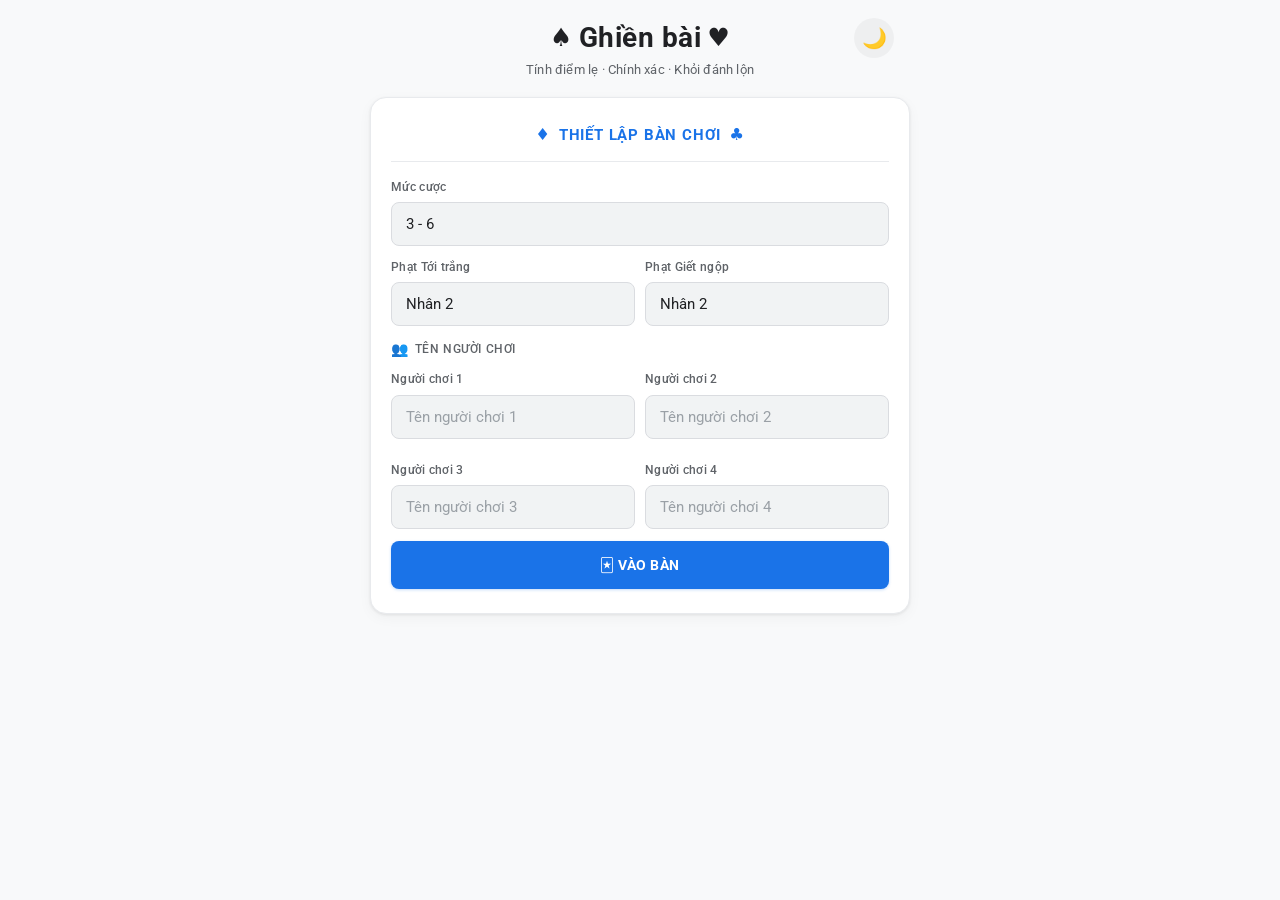
==== commit 3d707519: "update" ====
--- a/index.html
+++ b/index.html
@@ -5,14 +5,14 @@
     <meta charset="UTF-8">
     <meta name="viewport" content="width=device-width, initial-scale=1.0, maximum-scale=1.0, user-scalable=no">
     <meta name="description"
-        content="Tiến Lên Score — Ứng dụng tính điểm Tiến Lên miền Nam nhanh, chính xác. Giao diện Casino Royale sang trọng.">
-    <meta name="theme-color" content="#080e0b">
-    <meta name="apple-mobile-web-app-status-bar-style" content="black-translucent">
-    <title>♠ Tiến Lên Score — Casino Royale</title>
-    <!-- Google Fonts: Inter -->
+        content="Tiến Lên Score — Ứng dụng tính điểm Tiến Lên miền Nam nhanh, chính xác. Giao diện Material Design.">
+    <meta name="theme-color" content="#f8f9fa">
+    <meta name="apple-mobile-web-app-status-bar-style" content="default">
+    <title>♠ Ghiền bài ♠</title>
+    <!-- Google Fonts: Roboto -->
     <link rel="preconnect" href="https://fonts.googleapis.com">
     <link rel="preconnect" href="https://fonts.gstatic.com" crossorigin>
-    <link href="https://fonts.googleapis.com/css2?family=Inter:wght@400;600;700;800;900&display=swap" rel="stylesheet">
+    <link href="https://fonts.googleapis.com/css2?family=Roboto:wght@400;500;700;900&display=swap" rel="stylesheet">
     <link rel="stylesheet" href="style.css">
 </head>
 
@@ -25,12 +25,17 @@
 
         <!-- ===== HEADER ===== -->
         <header class="header">
-            <h1>
-                <span class="logo-icon">♠️</span>
-                <span class="title-text">Tiến Lên Score</span>
-                <span class="logo-icon">♥️</span>
-            </h1>
-            <p>Tính điểm nhanh · Chuẩn xác · Không nhầm lẫn</p>
+            <div class="header-row">
+                <h1>
+                    <span class="logo-icon">♠️</span>
+                    <span class="title-text">Ghiền bài</span>
+                    <span class="logo-icon">♥️</span>
+                </h1>
+                <button id="themeToggle" class="theme-toggle-btn" aria-label="Đổi theme">
+                    <span class="theme-icon">🌙</span>
+                </button>
+            </div>
+            <p>Tính điểm lẹ · Chính xác · Khỏi đánh lộn</p>
         </header>
 
         <!-- ============================================
--- a/style.css
+++ b/style.css
@@ -1,61 +1,98 @@
 /* ========================================================
-   THEME: CASINO ROYALE — DARK EMERALD + GOLD
-   Color Palette:
-     Primary (Emerald):  #2dd4a8
-     Accent  (Gold):     #d4a843
-     Danger  (Rose):     #f43f5e
-     Surface (Dark):     #0a1a0f → #0d1117
+   THEME: GOOGLE MATERIAL DESIGN — LIGHT / DARK MODE
+   Color Palette (Google):
+     Primary (Blue):    #1a73e8
+     Positive (Green):  #34a853
+     Negative (Red):    #ea4335
+     Special (Yellow):  #fbbc04
+     Light BG:          #f8f9fa
+     Dark BG:           #202124
    ======================================================== */
 
-/* --- CSS Custom Properties --- */
+/* =========================================================
+   CSS CUSTOM PROPERTIES — LIGHT MODE (Default)
+   ========================================================= */
 :root {
-    --emerald: #2dd4a8;
-    --emerald-rgb: 45, 212, 168;
-    --gold: #d4a843;
-    --gold-rgb: 212, 168, 67;
-    --rose: #f43f5e;
-    --rose-rgb: 244, 63, 94;
-    --blue: #3b82f6;
-    --blue-rgb: 59, 130, 246;
-    --white: #f0f0f5;
-    --white-rgb: 240, 240, 245;
-
-    --bg-body: #080e0b;
-    --bg-surface: rgba(12, 24, 16, 0.82);
-    --bg-card: rgba(14, 28, 20, 0.75);
-    --bg-input: rgba(8, 16, 11, 0.80);
-    --bg-elevated: rgba(20, 38, 26, 0.65);
-
-    --border-subtle: rgba(45, 212, 168, 0.08);
-    --border-default: rgba(45, 212, 168, 0.14);
-    --border-strong: rgba(45, 212, 168, 0.28);
-
-    --text-primary: #e4e8e6;
-    --text-secondary: #9ca8a2;
-    --text-muted: #5c6a62;
-
+    /* === Google Accent Colors (shared) === */
+    --blue: #1a73e8;
+    --blue-rgb: 26, 115, 232;
+    --green: #34a853;
+    --green-rgb: 52, 168, 83;
+    --red: #ea4335;
+    --red-rgb: 234, 67, 53;
+    --yellow: #fbbc04;
+    --yellow-rgb: 251, 188, 4;
+
+    /* === Surfaces — Light Mode === */
+    --bg-body: #f8f9fa;
+    --bg-card: #ffffff;
+    --bg-input: #f1f3f4;
+    --bg-elevated: #f8f9fa;
+    --bg-hover: rgba(0, 0, 0, 0.04);
+    --bg-nav: rgba(255, 255, 255, 0.92);
+
+    /* === Text — Light Mode === */
+    --text-primary: #202124;
+    --text-secondary: #5f6368;
+    --text-muted: #9aa0a6;
+    --text-on-primary: #ffffff;
+
+    /* === Borders — Light Mode === */
+    --border-subtle: #e8eaed;
+    --border-default: #dadce0;
+    --border-strong: #bdc1c6;
+
+    /* === Shadows — Light Mode === */
+    --shadow-card: 0 1px 3px rgba(0, 0, 0, 0.08), 0 4px 14px rgba(0, 0, 0, 0.04);
+    --shadow-card-hover: 0 2px 8px rgba(0, 0, 0, 0.12), 0 6px 20px rgba(0, 0, 0, 0.06);
+    --shadow-elevated: 0 4px 12px rgba(0, 0, 0, 0.10);
+    --shadow-nav: 0 -1px 4px rgba(0, 0, 0, 0.06);
+
+    /* === Spacing & Radius === */
     --radius-xl: 24px;
-    --radius-lg: 18px;
+    --radius-lg: 16px;
     --radius-md: 12px;
     --radius-sm: 8px;
     --radius-pill: 50px;
 
-    --blur: 20px;
-    --transition: 0.25s cubic-bezier(0.4, 0, 0.2, 1);
+    /* === Motion === */
+    --transition: 0.2s cubic-bezier(0.4, 0, 0.2, 1);
+    --transition-theme: 0.4s ease;
     --bounce: 0.35s cubic-bezier(0.34, 1.56, 0.64, 1);
 
-    --shadow-card:
-        0 4px 24px rgba(0, 0, 0, 0.4),
-        0 0 0 1px rgba(255, 255, 255, 0.02),
-        inset 0 1px 0 rgba(255, 255, 255, 0.04);
-    --shadow-glow:
-        0 0 20px rgba(var(--emerald-rgb), 0.08),
-        0 0 60px rgba(var(--emerald-rgb), 0.03);
-
-    --nav-height: 68px;
-}
-
-/* --- Reset & Base --- */
+    /* === Navigation === */
+    --nav-height: 64px;
+}
+
+/* =========================================================
+   CSS CUSTOM PROPERTIES — DARK MODE
+   ========================================================= */
+[data-theme="dark"] {
+    --bg-body: #000000;
+    --bg-card: #121212;
+    --bg-input: #1a1a1a;
+    --bg-elevated: #1e1e1e;
+    --bg-hover: rgba(255, 255, 255, 0.08);
+    --bg-nav: rgba(0, 0, 0, 0.95);
+
+    --text-primary: #e8eaed;
+    --text-secondary: #9aa0a6;
+    --text-muted: #5f6368;
+    --text-on-primary: #ffffff;
+
+    --border-subtle: #3c4043;
+    --border-default: #5f6368;
+    --border-strong: #8a8a8a;
+
+    --shadow-card: 0 1px 4px rgba(0, 0, 0, 0.30), 0 4px 14px rgba(0, 0, 0, 0.18);
+    --shadow-card-hover: 0 2px 8px rgba(0, 0, 0, 0.35), 0 6px 20px rgba(0, 0, 0, 0.22);
+    --shadow-elevated: 0 4px 12px rgba(0, 0, 0, 0.30);
+    --shadow-nav: 0 -1px 4px rgba(0, 0, 0, 0.20);
+}
+
+/* =========================================================
+   RESET & BASE
+   ========================================================= */
 *,
 *::before,
 *::after {
@@ -70,108 +107,116 @@
 }
 
 body {
-    font-family: 'Inter', 'Segoe UI', Roboto, -apple-system, sans-serif;
+    font-family: 'Roboto', system-ui, -apple-system, sans-serif;
     background-color: var(--bg-body);
     color: var(--text-primary);
     min-height: 100vh;
     min-height: 100dvh;
-    line-height: 1.55;
+    line-height: 1.6;
     overflow-x: hidden;
     position: relative;
-}
-
-/* --- Background: Casino felt texture --- */
-body::before {
-    content: '';
-    position: fixed;
-    inset: 0;
-    background:
-        radial-gradient(ellipse 800px 600px at 15% 10%, rgba(var(--emerald-rgb), 0.06), transparent),
-        radial-gradient(ellipse 600px 500px at 85% 85%, rgba(var(--gold-rgb), 0.04), transparent),
-        radial-gradient(ellipse 400px 400px at 50% 50%, rgba(var(--emerald-rgb), 0.03), transparent),
-        linear-gradient(170deg, #0a1a0f 0%, #080e0b 40%, #0d1117 100%);
-    z-index: 0;
-    pointer-events: none;
-}
-
-/* --- Subtle pattern overlay --- */
-body::after {
-    content: '';
-    position: fixed;
-    inset: 0;
-    background-image:
-        radial-gradient(circle at 25% 25%, rgba(255, 255, 255, 0.008) 1px, transparent 1px),
-        radial-gradient(circle at 75% 75%, rgba(255, 255, 255, 0.005) 1px, transparent 1px);
-    background-size: 60px 60px;
-    z-index: 0;
-    pointer-events: none;
-}
-
-/* --- Main App Container --- */
+    transition: background-color var(--transition-theme), color var(--transition-theme);
+}
+
+/* =========================================================
+   MAIN APP CONTAINER
+   ========================================================= */
 .app {
     position: relative;
     z-index: 1;
     max-width: 520px;
     margin: 0 auto;
-    padding: 0 14px;
+    padding: 0 16px;
     padding-bottom: calc(var(--nav-height) + 20px);
 }
 
-/* --- HEADER --- */
+/* =========================================================
+   HEADER
+   ========================================================= */
 .header {
     text-align: center;
-    padding: 24px 16px 20px;
+    padding: 20px 16px 16px;
     position: relative;
 }
 
-.header::after {
-    content: '';
-    position: absolute;
-    bottom: 0;
-    left: 50%;
-    transform: translateX(-50%);
-    width: 80px;
-    height: 2px;
-    background: linear-gradient(90deg, transparent, var(--gold), transparent);
-    border-radius: 2px;
-    opacity: 0.6;
+.header-row {
+    display: flex;
+    align-items: center;
+    justify-content: center;
+    position: relative;
 }
 
 .header h1 {
-    font-size: clamp(20px, 5.5vw, 28px);
-    font-weight: 900;
-    letter-spacing: 1px;
-    color: #fff;
+    font-size: clamp(20px, 5vw, 26px);
+    font-weight: 700;
+    letter-spacing: 0.5px;
+    color: var(--text-primary);
     display: flex;
     align-items: center;
     justify-content: center;
-    gap: 8px;
+    gap: 6px;
     line-height: 1.3;
+    transition: color var(--transition-theme);
 }
 
 .header h1 .logo-icon {
-    font-size: 1.1em;
-    filter: drop-shadow(0 0 6px rgba(var(--gold-rgb), 0.4));
+    font-size: 0.9em;
 }
 
 .header h1 .title-text {
-    background: linear-gradient(135deg, #fff 30%, var(--gold) 100%);
-    -webkit-background-clip: text;
-    -webkit-text-fill-color: transparent;
-    background-clip: text;
+    color: var(--text-primary);
 }
 
 .header p {
     font-size: clamp(11px, 2.8vw, 13px);
     color: var(--text-secondary);
-    margin-top: 6px;
-    letter-spacing: 0.3px;
-}
-
-/* --- TAB PANELS --- */
+    margin-top: 4px;
+    letter-spacing: 0.2px;
+    transition: color var(--transition-theme);
+}
+
+/* --- Theme Toggle Button --- */
+.theme-toggle-btn {
+    position: absolute;
+    right: 0;
+    top: 50%;
+    transform: translateY(-50%);
+    width: 40px;
+    height: 40px;
+    border-radius: 50%;
+    border: none;
+    background: var(--bg-hover);
+    cursor: pointer;
+    display: flex;
+    align-items: center;
+    justify-content: center;
+    transition: background-color var(--transition), transform var(--transition);
+    -webkit-tap-highlight-color: transparent;
+}
+
+.theme-toggle-btn:hover {
+    background: rgba(0, 0, 0, 0.08);
+}
+
+[data-theme="dark"] .theme-toggle-btn:hover {
+    background: rgba(255, 255, 255, 0.10);
+}
+
+.theme-toggle-btn:active {
+    transform: translateY(-50%) scale(0.90);
+}
+
+.theme-icon {
+    font-size: 20px;
+    line-height: 1;
+}
+
+/* =========================================================
+   TAB PANELS
+   ========================================================= */
 .tab-panel {
     display: none;
-    animation: tabFadeIn 0.35s ease-out both;
+    animation: tabFadeIn 0.3s ease-out both;
 }
 
 .tab-panel.active {
@@ -181,35 +226,35 @@
 @keyframes tabFadeIn {
     from {
         opacity: 0;
-        transform: translateY(12px);
-    }
-
+        transform: translateY(8px);
+    }
     to {
         opacity: 1;
         transform: translateY(0);
     }
 }
 
-/* --- GLASSMORPHISM CARDS --- */
+/* =========================================================
+   CARDS — Material Elevation
+   ========================================================= */
 .card {
     background: var(--bg-card);
-    backdrop-filter: blur(var(--blur)) saturate(1.2);
-    -webkit-backdrop-filter: blur(var(--blur)) saturate(1.2);
-    border: 1px solid var(--border-default);
+    border: 1px solid var(--border-subtle);
     border-radius: var(--radius-lg);
     padding: 20px 16px;
     margin-bottom: 14px;
     box-shadow: var(--shadow-card);
-    transition: border-color var(--transition), box-shadow var(--transition);
-    animation: cardSlideUp 0.4s ease-out both;
+    transition: background-color var(--transition-theme),
+                border-color var(--transition-theme),
+                box-shadow var(--transition-theme);
+    animation: cardSlideUp 0.35s ease-out both;
 }
 
 @keyframes cardSlideUp {
     from {
         opacity: 0;
-        transform: translateY(16px);
-    }
-
+        transform: translateY(12px);
+    }
     to {
         opacity: 1;
         transform: translateY(0);
@@ -217,23 +262,24 @@
 }
 
 .card:hover {
-    border-color: var(--border-strong);
+    box-shadow: var(--shadow-card-hover);
 }
 
 .card-title {
     font-size: clamp(13px, 3.5vw, 15px);
-    color: var(--emerald);
+    color: var(--blue);
     margin-bottom: 16px;
-    font-weight: 800;
+    font-weight: 700;
     text-transform: uppercase;
     text-align: center;
-    letter-spacing: 1px;
+    letter-spacing: 0.8px;
     border-bottom: 1px solid var(--border-subtle);
     padding-bottom: 12px;
     display: flex;
     align-items: center;
     justify-content: center;
     gap: 8px;
+    transition: color var(--transition-theme), border-color var(--transition-theme);
 }
 
 .card-title .icon {
@@ -242,22 +288,25 @@
 
 /* --- Section titles inside cards --- */
 .section-label {
-    font-size: 11px;
-    font-weight: 700;
+    font-size: 12px;
+    font-weight: 500;
     color: var(--text-secondary);
     text-transform: uppercase;
-    letter-spacing: 0.8px;
+    letter-spacing: 0.6px;
     margin-bottom: 10px;
     display: flex;
     align-items: center;
     gap: 6px;
+    transition: color var(--transition-theme);
 }
 
 .section-label .icon {
     font-size: 14px;
 }
 
-/* --- FORM CONTROLS --- */
+/* =========================================================
+   FORM CONTROLS — Clean & Minimal
+   ========================================================= */
 .form-group {
     display: flex;
     flex-direction: column;
@@ -267,38 +316,38 @@
 }
 
 label {
-    font-size: 11px;
-    font-weight: 700;
+    font-size: 12px;
+    font-weight: 500;
     color: var(--text-secondary);
-    text-transform: uppercase;
-    letter-spacing: 0.6px;
+    letter-spacing: 0.3px;
+    transition: color var(--transition-theme);
 }
 
 input,
 select {
     width: 100%;
     padding: 12px 14px;
-    border: 1px solid rgba(255, 255, 255, 0.07);
+    border: 1px solid var(--border-default);
     border-radius: var(--radius-sm);
     font-size: 15px;
     font-family: inherit;
     background: var(--bg-input);
-    color: #fff;
+    color: var(--text-primary);
     outline: none;
-    transition: all var(--transition);
+    transition: all var(--transition), background-color var(--transition-theme),
+                color var(--transition-theme), border-color var(--transition-theme);
     -webkit-appearance: none;
 }
 
 option {
-    background-color: #0c1810;
-    color: #fff;
+    background-color: var(--bg-card);
+    color: var(--text-primary);
 }
 
 input:focus,
 select:focus {
-    border-color: var(--emerald);
-    background: rgba(0, 0, 0, 0.5);
-    box-shadow: 0 0 0 3px rgba(var(--emerald-rgb), 0.10), 0 0 12px rgba(var(--emerald-rgb), 0.08);
+    border-color: var(--blue);
+    box-shadow: 0 0 0 3px rgba(var(--blue-rgb), 0.12);
 }
 
 input::placeholder {
@@ -322,19 +371,21 @@
     display: none !important;
 }
 
-/* --- BUTTON SYSTEM --- */
+/* =========================================================
+   BUTTON SYSTEM — Material Flat Buttons
+   ========================================================= */
 .btn {
     width: 100%;
     border: none;
-    border-radius: var(--radius-md);
-    padding: 14px 16px;
+    border-radius: var(--radius-sm);
+    padding: 13px 16px;
     font-size: 14px;
-    font-weight: 800;
+    font-weight: 700;
     font-family: inherit;
     cursor: pointer;
     transition: all var(--transition);
     text-transform: uppercase;
-    letter-spacing: 0.7px;
+    letter-spacing: 0.5px;
     position: relative;
     overflow: hidden;
     min-height: 48px;
@@ -344,122 +395,115 @@
     gap: 6px;
 }
 
-.btn::after {
-    content: '';
-    position: absolute;
-    inset: 0;
-    background: linear-gradient(135deg, rgba(255, 255, 255, 0.06), transparent 60%);
-    opacity: 0;
-    transition: opacity var(--transition);
-    pointer-events: none;
-}
-
-.btn:hover::after {
-    opacity: 1;
-}
-
+/* Material press effect */
 .btn:active {
-    transform: scale(0.96);
-}
-
-/* Main Button — Gold Accent */
+    transform: scale(0.98);
+    opacity: 0.85;
+}
+
+/* Main Button — Google Blue */
 .main-btn {
-    background: linear-gradient(135deg, rgba(var(--gold-rgb), 0.22), rgba(var(--gold-rgb), 0.08));
-    color: var(--gold);
-    border: 1px solid rgba(var(--gold-rgb), 0.40);
-    box-shadow:
-        0 0 16px rgba(var(--gold-rgb), 0.10),
-        inset 0 1px 0 rgba(var(--gold-rgb), 0.12);
-    text-shadow: 0 0 8px rgba(var(--gold-rgb), 0.30);
+    background: var(--blue);
+    color: #fff;
+    box-shadow: 0 1px 3px rgba(var(--blue-rgb), 0.25);
 }
 
 .main-btn:hover {
-    background: linear-gradient(135deg, rgba(var(--gold-rgb), 0.30), rgba(var(--gold-rgb), 0.14));
-    box-shadow:
-        0 0 28px rgba(var(--gold-rgb), 0.18),
-        0 0 55px rgba(var(--gold-rgb), 0.06),
-        inset 0 1px 0 rgba(var(--gold-rgb), 0.15);
+    background: #1765cc;
+    box-shadow: 0 2px 6px rgba(var(--blue-rgb), 0.30);
 }
 
 .main-btn:active {
-    background: var(--gold);
-    color: #000;
-    text-shadow: none;
-}
-
-/* Action Button — Emerald */
+    background: #1558b3;
+}
+
+/* Action Button — Outlined */
 .action-btn {
-    background: linear-gradient(135deg, rgba(var(--emerald-rgb), 0.14), rgba(var(--emerald-rgb), 0.05));
-    color: var(--emerald);
-    border: 1px solid rgba(var(--emerald-rgb), 0.30);
+    background: transparent;
+    color: var(--blue);
+    border: 1px solid var(--border-default);
     padding: 11px;
     margin-top: 5px;
     font-size: 13px;
     min-height: 42px;
+    transition: all var(--transition), border-color var(--transition-theme);
 }
 
 .action-btn:hover {
-    box-shadow: 0 0 14px rgba(var(--emerald-rgb), 0.14);
+    background: rgba(var(--blue-rgb), 0.06);
+    border-color: var(--blue);
 }
 
 /* Light Button — Ghost */
 .light-btn {
-    background: rgba(255, 255, 255, 0.04);
+    background: var(--bg-hover);
     color: var(--text-secondary);
-    border: 1px solid rgba(255, 255, 255, 0.08);
+    border: 1px solid var(--border-subtle);
+    transition: all var(--transition), background-color var(--transition-theme),
+                border-color var(--transition-theme), color var(--transition-theme);
 }
 
 .light-btn:hover {
-    background: rgba(255, 255, 255, 0.07);
-    color: #ccc;
-}
-
-/* Warning Button — Gold Ghost */
+    background: rgba(0, 0, 0, 0.06);
+    color: var(--text-primary);
+}
+
+[data-theme="dark"] .light-btn:hover {
+    background: rgba(255, 255, 255, 0.08);
+}
+
+/* Warning Button — Google Yellow tint */
 .warning-btn {
-    background: linear-gradient(135deg, rgba(var(--gold-rgb), 0.10), rgba(var(--gold-rgb), 0.03));
-    color: var(--gold);
-    border: 1px solid rgba(var(--gold-rgb), 0.30);
+    background: rgba(var(--yellow-rgb), 0.10);
+    color: #e37400;
+    border: 1px solid rgba(var(--yellow-rgb), 0.30);
     padding: 11px;
-    text-shadow: 0 0 5px rgba(var(--gold-rgb), 0.20);
+}
+
+[data-theme="dark"] .warning-btn {
+    color: var(--yellow);
 }
 
 .warning-btn:hover {
-    box-shadow: 0 0 14px rgba(var(--gold-rgb), 0.12);
-}
-
-/* Danger Button — Rose */
+    background: rgba(var(--yellow-rgb), 0.18);
+}
+
+/* Danger Button — Google Red */
 .danger-btn {
-    background: linear-gradient(135deg, rgba(var(--rose-rgb), 0.12), rgba(var(--rose-rgb), 0.04));
-    color: var(--rose);
-    border: 1px solid rgba(var(--rose-rgb), 0.30);
-    box-shadow: 0 0 12px rgba(var(--rose-rgb), 0.06);
-    text-shadow: 0 0 6px rgba(var(--rose-rgb), 0.20);
+    background: rgba(var(--red-rgb), 0.08);
+    color: var(--red);
+    border: 1px solid rgba(var(--red-rgb), 0.20);
 }
 
 .danger-btn:hover {
-    background: linear-gradient(135deg, rgba(var(--rose-rgb), 0.20), rgba(var(--rose-rgb), 0.08));
-    box-shadow: 0 0 22px rgba(var(--rose-rgb), 0.14);
+    background: rgba(var(--red-rgb), 0.14);
 }
 
 .danger-btn:active {
-    background: var(--rose);
+    background: var(--red);
     color: #fff;
 }
 
-/* --- BOTTOM NAVIGATION --- */
+/* =========================================================
+   BOTTOM NAVIGATION — Material Bottom Nav
+   ========================================================= */
 .bottom-nav {
     position: fixed;
     bottom: 0;
     left: 0;
     right: 0;
     z-index: 1000;
-    background: rgba(8, 14, 11, 0.95);
-    backdrop-filter: blur(24px) saturate(1.4);
-    -webkit-backdrop-filter: blur(24px) saturate(1.4);
-    border-top: 1px solid var(--border-default);
+    background: var(--bg-nav);
+    backdrop-filter: blur(20px);
+    -webkit-backdrop-filter: blur(20px);
+    border-top: 1px solid var(--border-subtle);
     display: none;
     height: var(--nav-height);
     padding-bottom: env(safe-area-inset-bottom, 0px);
+    box-shadow: var(--shadow-nav);
+    transition: background-color var(--transition-theme),
+                border-color var(--transition-theme),
+                box-shadow var(--transition-theme);
 }
 
 .bottom-nav.visible {
@@ -482,17 +526,17 @@
     flex-direction: column;
     align-items: center;
     justify-content: center;
-    gap: 3px;
-    padding: 8px 16px;
+    gap: 2px;
+    padding: 8px 20px;
     border: none;
     background: transparent;
     color: var(--text-muted);
     font-family: inherit;
-    font-size: 10px;
-    font-weight: 700;
-    letter-spacing: 0.4px;
+    font-size: 11px;
+    font-weight: 500;
+    letter-spacing: 0.3px;
     cursor: pointer;
-    transition: all var(--transition);
+    transition: all var(--transition), color var(--transition-theme);
     position: relative;
     border-radius: var(--radius-md);
     min-width: 72px;
@@ -507,7 +551,7 @@
 
 .nav-tab .nav-label {
     text-transform: uppercase;
-    transition: color var(--transition);
+    transition: color var(--transition-theme);
 }
 
 .nav-tab:active {
@@ -515,33 +559,35 @@
 }
 
 .nav-tab.active {
-    color: var(--emerald);
+    color: var(--blue);
+    font-weight: 700;
 }
 
 .nav-tab.active .nav-icon {
-    transform: scale(1.15);
-    filter: drop-shadow(0 0 6px rgba(var(--emerald-rgb), 0.4));
-}
-
+    transform: scale(1.1);
+}
+
+/* Active indicator — Material style */
 .nav-tab::before {
     content: '';
     position: absolute;
-    top: 2px;
+    top: 4px;
     left: 50%;
     transform: translateX(-50%) scaleX(0);
-    width: 24px;
+    width: 32px;
     height: 3px;
-    background: var(--emerald);
+    background: var(--blue);
     border-radius: 3px;
     transition: transform var(--bounce);
-    box-shadow: 0 0 8px rgba(var(--emerald-rgb), 0.5);
 }
 
 .nav-tab.active::before {
     transform: translateX(-50%) scaleX(1);
 }
 
-/* --- SCOREBOARD --- */
+/* =========================================================
+   SCOREBOARD
+   ========================================================= */
 .score-header {
     display: flex;
     justify-content: space-between;
@@ -561,29 +607,16 @@
 }
 
 .bet-badge {
-    background: linear-gradient(135deg, rgba(var(--gold-rgb), 0.18), rgba(var(--gold-rgb), 0.06));
-    color: var(--gold);
-    border: 1px solid rgba(var(--gold-rgb), 0.35);
-    font-weight: 800;
+    background: rgba(var(--blue-rgb), 0.08);
+    color: var(--blue);
+    border: 1px solid rgba(var(--blue-rgb), 0.20);
+    font-weight: 700;
     padding: 5px 14px;
     border-radius: var(--radius-pill);
     font-size: 11px;
-    letter-spacing: 0.4px;
-    text-shadow: 0 0 5px rgba(var(--gold-rgb), 0.20);
+    letter-spacing: 0.3px;
     white-space: nowrap;
-    animation: badgePulse 3s ease-in-out infinite;
-}
-
-@keyframes badgePulse {
-
-    0%,
-    100% {
-        box-shadow: 0 0 6px rgba(var(--gold-rgb), 0.06);
-    }
-
-    50% {
-        box-shadow: 0 0 14px rgba(var(--gold-rgb), 0.18);
-    }
+    transition: background-color var(--transition-theme), border-color var(--transition-theme);
 }
 
 .score-board {
@@ -597,239 +630,290 @@
     border-radius: var(--radius-md);
     padding: 14px 10px;
     text-align: center;
-    border: 1px solid rgba(255, 255, 255, 0.06);
-    transition: all var(--transition);
+    border: 1px solid var(--border-subtle);
+    transition: all var(--transition), background-color var(--transition-theme),
+                border-color var(--transition-theme);
     position: relative;
     overflow: hidden;
 }
 
-.player-score::before {
-    content: '';
-    position: absolute;
-    top: 0;
-    left: 0;
-    right: 0;
-    height: 2px;
-    background: linear-gradient(90deg, transparent, currentColor, transparent);
-    opacity: 0.20;
-}
-
 .player-score:hover {
-    border-color: var(--border-strong);
     transform: translateY(-2px);
-    box-shadow: 0 4px 14px rgba(0, 0, 0, 0.20);
+    box-shadow: var(--shadow-elevated);
 }
 
 .player-score .name {
-    font-weight: 700;
+    font-weight: 500;
     font-size: 11px;
     margin-bottom: 4px;
     color: var(--text-secondary);
+    text-transform: uppercase;
+    letter-spacing: 0.3px;
+    white-space: nowrap;
+    overflow: hidden;
+    text-overflow: ellipsis;
+    transition: color var(--transition-theme);
+}
+
+.player-score .point {
+    font-size: clamp(24px, 7vw, 32px);
+    font-weight: 900;
+    transition: all 0.3s ease;
+    font-variant-numeric: tabular-nums;
+}
+
+/* Score Pop Animation */
+@keyframes scorePop {
+    0% { transform: scale(1); }
+    30% { transform: scale(1.15); }
+    100% { transform: scale(1); }
+}
+
+@keyframes scoreFlashGreen {
+    0% { background-color: rgba(var(--green-rgb), 0.15); }
+    100% { background-color: transparent; }
+}
+
+@keyframes scoreFlashRed {
+    0% { background-color: rgba(var(--red-rgb), 0.15); }
+    100% { background-color: transparent; }
+}
+
+.player-score.score-pop .point {
+    animation: scorePop 0.4s ease-out;
+}
+
+.player-score.flash-green {
+    animation: scoreFlashGreen 0.5s ease-out;
+}
+
+.player-score.flash-red {
+    animation: scoreFlashRed 0.5s ease-out;
+}
+
+/* Score Colors */
+.text-win {
+    color: var(--green);
+}
+
+.text-lose {
+    color: var(--red);
+}
+
+.text-neutral {
+    color: var(--text-muted);
+}
+
+.total-score {
+    text-align: center;
+    font-size: 12px;
+    font-weight: 500;
+    color: var(--text-muted);
+    margin-top: 12px;
+    padding-top: 10px;
+    border-top: 1px solid var(--border-subtle);
+    letter-spacing: 0.2px;
+    transition: color var(--transition-theme), border-color var(--transition-theme);
+}
+
+/* =========================================================
+   RANK AREA — 1 Player Per Row, Mobile-Optimized
+   ========================================================= */
+.hint {
+    color: var(--text-secondary);
+    font-size: 13px;
+    text-align: center;
+    margin-bottom: 14px;
+    font-weight: 400;
+    transition: color var(--transition-theme);
+}
+
+.rank-area {
+    display: flex;
+    flex-direction: column;
+    gap: 10px;
+}
+
+.player-card {
+    background: var(--bg-elevated);
+    border-radius: var(--radius-md);
+    padding: 14px;
+    border: 1px solid var(--border-subtle);
+    transition: border-color var(--transition), box-shadow var(--transition),
+                background-color var(--transition-theme);
+}
+
+.player-card:hover {
+    box-shadow: 0 2px 8px rgba(0, 0, 0, 0.06);
+}
+
+[data-theme="dark"] .player-card:hover {
+    box-shadow: 0 2px 8px rgba(0, 0, 0, 0.20);
+}
+
+.player-name {
+    font-weight: 700;
+    font-size: 13px;
+    margin-bottom: 10px;
+    color: var(--text-primary);
     text-transform: uppercase;
     letter-spacing: 0.4px;
     white-space: nowrap;
     overflow: hidden;
     text-overflow: ellipsis;
-}
-
-.player-score .point {
-    font-size: clamp(24px, 7vw, 32px);
-    font-weight: 900;
-    text-shadow: 0 0 10px currentColor;
-    transition: all 0.3s ease;
-    font-variant-numeric: tabular-nums;
-}
-
-/* Score Colors */
-.text-win {
-    color: var(--emerald);
-}
-
-.text-lose {
-    color: var(--rose);
-}
-
-.text-neutral {
-    color: var(--text-muted);
-}
-
-.total-score {
-    text-align: center;
-    font-size: 11px;
-    font-weight: 700;
-    color: var(--text-muted);
-    margin-top: 12px;
-    padding-top: 10px;
-    border-top: 1px solid rgba(255, 255, 255, 0.05);
-    letter-spacing: 0.3px;
-}
-
-/* --- RANK AREA — 2 column grid for 4 players --- */
-.hint {
+    transition: color var(--transition-theme);
+}
+
+/* Main rank buttons: 4 columns */
+.rank-buttons-main {
+    display: grid;
+    grid-template-columns: repeat(4, 1fr);
+    gap: 6px;
+    margin-bottom: 6px;
+}
+
+/* Extra rank buttons: 3 columns */
+.rank-buttons-extra {
+    display: grid;
+    grid-template-columns: repeat(3, 1fr);
+    gap: 6px;
+}
+
+.rank-btn {
+    background: var(--bg-card);
+    border: 1.5px solid var(--border-default);
     color: var(--text-secondary);
+    border-radius: var(--radius-sm);
+    padding: 10px 4px;
     font-size: 12px;
-    text-align: center;
-    margin-bottom: 14px;
-    font-weight: 600;
-}
-
-.rank-area {
-    display: grid;
-    grid-template-columns: 1fr 1fr;
-    gap: 10px;
-}
-
-.player-card {
-    background: var(--bg-elevated);
-    border-radius: var(--radius-md);
-    padding: 12px 10px;
-    border: 1px solid rgba(255, 255, 255, 0.06);
-    transition: border-color var(--transition);
-}
-
-.player-card:hover {
-    border-color: var(--border-default);
-}
-
-.player-name {
-    font-weight: 800;
-    font-size: 13px;
-    margin-bottom: 8px;
-    color: #fff;
-    text-align: center;
-    white-space: nowrap;
-    overflow: hidden;
-    text-overflow: ellipsis;
-}
-
-.rank-buttons {
-    display: grid;
-    grid-template-columns: 1fr 1fr;
-    gap: 5px;
-}
-
-.rank-btn {
-    background: rgba(255, 255, 255, 0.03);
-    border: 1px solid rgba(255, 255, 255, 0.06);
-    color: var(--text-muted);
-    border-radius: var(--radius-sm);
-    padding: 8px 2px;
-    font-size: 11px;
-    font-weight: 700;
+    font-weight: 500;
     font-family: inherit;
     cursor: pointer;
-    transition: all var(--transition);
+    transition: all var(--transition), background-color var(--transition-theme),
+                color var(--transition-theme), border-color var(--transition-theme);
     text-align: center;
     position: relative;
     overflow: hidden;
     line-height: 1.2;
-    min-height: 36px;
+    min-height: 42px;
     display: flex;
     align-items: center;
     justify-content: center;
 }
 
 .rank-btn:hover {
-    background: rgba(255, 255, 255, 0.06);
-    color: var(--text-secondary);
-    border-color: rgba(255, 255, 255, 0.12);
-}
-
+    background: var(--bg-hover);
+    color: var(--text-primary);
+}
+
+/* Material press */
 .rank-btn:active {
-    transform: scale(0.92);
-}
-
-/* Rank button spanning full width */
+    transform: scale(0.96);
+}
+
+/* --- Active States — Material Tinted Fill --- */
+
+/* Nhất, Nhì, Ba → Google Green tint */
+.rank-btn.active {
+    background: rgba(var(--green-rgb), 0.10);
+    color: var(--green);
+    border-color: var(--green);
+    font-weight: 700;
+}
+
+[data-theme="dark"] .rank-btn.active {
+    background: rgba(var(--green-rgb), 0.15);
+}
+
+/* Bị Giết → Google Red tint */
+.bi-giet-btn.active {
+    background: rgba(var(--red-rgb), 0.10);
+    color: var(--red);
+    border-color: var(--red);
+    font-weight: 700;
+}
+
+[data-theme="dark"] .bi-giet-btn.active {
+    background: rgba(var(--red-rgb), 0.15);
+}
+
+/* Hòa → Google Blue tint */
+.hoa-btn.active {
+    background: rgba(var(--blue-rgb), 0.08);
+    color: var(--blue);
+    border-color: var(--blue);
+    font-weight: 700;
+}
+
+[data-theme="dark"] .hoa-btn.active {
+    background: rgba(var(--blue-rgb), 0.15);
+}
+
+/* Tới trắng — subtle yellow */
+.toi-trang-btn {
+    border-color: var(--border-default);
+    color: var(--text-muted);
+}
+
+.toi-trang-btn:hover {
+    color: #e37400;
+    border-color: rgba(var(--yellow-rgb), 0.40);
+    background: rgba(var(--yellow-rgb), 0.04);
+}
+
+/* Tới trắng Active — Google Yellow tint */
+.toi-trang-btn.active-gold {
+    background: rgba(var(--yellow-rgb), 0.12);
+    color: #e37400;
+    border-color: var(--yellow);
+    font-weight: 700;
+}
+
+[data-theme="dark"] .toi-trang-btn.active-gold {
+    background: rgba(var(--yellow-rgb), 0.18);
+    color: var(--yellow);
+}
+
+/* Legacy .rank-buttons fallback */
+.rank-buttons {
+    display: grid;
+    grid-template-columns: repeat(4, 1fr);
+    gap: 5px;
+}
+
 .rank-btn.full-width {
     grid-column: span 2;
 }
 
-/* Active States — Emerald */
-.rank-btn.active {
-    background: linear-gradient(135deg, rgba(var(--emerald-rgb), 0.18), rgba(var(--emerald-rgb), 0.06));
-    color: var(--emerald);
-    border-color: rgba(var(--emerald-rgb), 0.50);
-    box-shadow: 0 0 10px rgba(var(--emerald-rgb), 0.18), inset 0 0 5px rgba(var(--emerald-rgb), 0.04);
-    text-shadow: 0 0 5px rgba(var(--emerald-rgb), 0.30);
-}
-
-/* Bị Giết — Rose */
-.bi-giet-btn.active {
-    background: linear-gradient(135deg, rgba(var(--rose-rgb), 0.18), rgba(var(--rose-rgb), 0.06));
-    color: var(--rose);
-    border-color: rgba(var(--rose-rgb), 0.50);
-    box-shadow: 0 0 10px rgba(var(--rose-rgb), 0.18), inset 0 0 5px rgba(var(--rose-rgb), 0.04);
-    text-shadow: 0 0 5px rgba(var(--rose-rgb), 0.30);
-}
-
-/* Hòa — Ghost White */
-.hoa-btn.active {
-    background: rgba(255, 255, 255, 0.10);
-    color: #fff;
-    border-color: rgba(255, 255, 255, 0.30);
-    box-shadow: 0 0 8px rgba(255, 255, 255, 0.06);
-}
-
-/* Tới trắng — Gold */
-.toi-trang-btn {
-    border-color: rgba(var(--gold-rgb), 0.14);
-    color: rgba(var(--gold-rgb), 0.40);
-}
-
-.toi-trang-btn:hover {
-    border-color: rgba(var(--gold-rgb), 0.25);
-    color: rgba(var(--gold-rgb), 0.55);
-    background: rgba(var(--gold-rgb), 0.04);
-}
-
-.toi-trang-btn.active-gold {
-    background: linear-gradient(135deg, rgba(var(--gold-rgb), 0.22), rgba(var(--gold-rgb), 0.08));
-    color: var(--gold);
-    border-color: rgba(var(--gold-rgb), 0.55);
-    box-shadow: 0 0 12px rgba(var(--gold-rgb), 0.22), inset 0 0 5px rgba(var(--gold-rgb), 0.04);
-    text-shadow: 0 0 6px rgba(var(--gold-rgb), 0.30);
-    animation: goldPulse 2.5s ease-in-out infinite;
-}
-
-@keyframes goldPulse {
-
-    0%,
-    100% {
-        box-shadow: 0 0 12px rgba(var(--gold-rgb), 0.22);
-    }
-
-    50% {
-        box-shadow: 0 0 20px rgba(var(--gold-rgb), 0.38);
-    }
-}
-
-/* --- EXPANDABLE SECTIONS (DETAILS/ACCORDION) --- */
+/* =========================================================
+   EXPANDABLE SECTIONS (DETAILS/ACCORDION)
+   ========================================================= */
 .extra-box {
     margin-top: 14px;
-    border: 1px solid rgba(255, 255, 255, 0.06);
+    border: 1px solid var(--border-subtle);
     border-radius: var(--radius-md);
     overflow: hidden;
-    backdrop-filter: blur(8px);
+    transition: border-color var(--transition-theme);
 }
 
 .extra-box>summary {
     background: var(--bg-elevated);
     padding: 13px 14px;
-    font-weight: 800;
-    color: var(--emerald);
+    font-weight: 700;
+    color: var(--blue);
     cursor: pointer;
     list-style: none;
     user-select: none;
     font-size: 13px;
-    transition: all var(--transition);
-    letter-spacing: 0.3px;
+    transition: all var(--transition), background-color var(--transition-theme), color var(--transition-theme);
+    letter-spacing: 0.2px;
     display: flex;
     align-items: center;
     gap: 8px;
 }
 
 .extra-box>summary:hover {
-    background: rgba(var(--emerald-rgb), 0.04);
+    background: var(--bg-hover);
 }
 
 .extra-box>summary::-webkit-details-marker {
@@ -845,26 +929,44 @@
     margin-left: auto;
     font-size: 10px;
     color: var(--text-muted);
-    transition: transform var(--transition);
+    transition: transform var(--transition), color var(--transition-theme);
 }
 
 .extra-box[open]>summary::after {
     transform: rotate(180deg);
 }
 
+/* Smooth open animation */
+.extra-box .extra-content,
+.extra-box .mini-box {
+    animation: accordionSlideDown 0.3s ease-out both;
+}
+
+@keyframes accordionSlideDown {
+    from {
+        opacity: 0;
+        transform: translateY(-6px);
+    }
+    to {
+        opacity: 1;
+        transform: translateY(0);
+    }
+}
+
 .mini-box {
-    border-top: 1px solid rgba(255, 255, 255, 0.04);
-    background: rgba(5, 12, 8, 0.35);
+    border-top: 1px solid var(--border-subtle);
+    background: var(--bg-card);
+    transition: background-color var(--transition-theme), border-color var(--transition-theme);
 }
 
 .mini-box summary {
     padding: 14px 16px;
-    font-weight: 800;
+    font-weight: 700;
     cursor: pointer;
     list-style: none;
-    color: #fff;
+    color: var(--text-primary);
     font-size: 13px;
-    transition: all var(--transition);
+    transition: all var(--transition), color var(--transition-theme);
     display: flex;
     align-items: center;
     gap: 8px;
@@ -879,7 +981,7 @@
 }
 
 .mini-box summary:hover {
-    background: rgba(255, 255, 255, 0.03);
+    background: var(--bg-hover);
 }
 
 .mini-box summary::after {
@@ -888,18 +990,27 @@
     color: var(--text-muted);
     font-weight: bold;
     font-size: 16px;
+    transition: color var(--transition-theme);
 }
 
 .mini-box[open] summary::after {
     content: "−";
 }
 
+/* Smooth open for mini-box */
+.mini-box .extra-content {
+    animation: accordionSlideDown 0.3s ease-out both;
+}
+
 .extra-content {
     padding: 14px 14px 16px;
-    background: rgba(0, 0, 0, 0.10);
-}
-
-/* --- ACTION LISTS --- */
+    background: var(--bg-card);
+    transition: background-color var(--transition-theme);
+}
+
+/* =========================================================
+   ACTION LISTS
+   ========================================================= */
 .action-list {
     margin-top: 10px;
 }
@@ -910,11 +1021,12 @@
     font-style: italic;
     text-align: center;
     padding: 6px 0;
+    transition: color var(--transition-theme);
 }
 
 .action-item {
-    background: rgba(255, 255, 255, 0.03);
-    border: 1px solid rgba(255, 255, 255, 0.05);
+    background: var(--bg-elevated);
+    border: 1px solid var(--border-subtle);
     border-radius: var(--radius-sm);
     padding: 10px 12px;
     font-size: 12px;
@@ -923,7 +1035,8 @@
     justify-content: space-between;
     align-items: center;
     color: var(--text-secondary);
-    transition: all var(--transition);
+    transition: all var(--transition), background-color var(--transition-theme),
+                border-color var(--transition-theme), color var(--transition-theme);
     animation: itemSlideIn 0.25s ease-out both;
     gap: 8px;
 }
@@ -933,7 +1046,6 @@
         opacity: 0;
         transform: translateX(-8px);
     }
-
     to {
         opacity: 1;
         transform: translateX(0);
@@ -941,17 +1053,18 @@
 }
 
 .action-item:hover {
-    background: rgba(255, 255, 255, 0.05);
+    background: var(--bg-hover);
 }
 
 .action-item strong {
-    color: #fff;
+    color: var(--text-primary);
+    transition: color var(--transition-theme);
 }
 
 .remove-btn {
-    border: 1px solid rgba(var(--rose-rgb), 0.30);
-    background: rgba(var(--rose-rgb), 0.08);
-    color: var(--rose);
+    border: 1px solid rgba(var(--red-rgb), 0.25);
+    background: rgba(var(--red-rgb), 0.06);
+    color: var(--red);
     padding: 5px 12px;
     border-radius: var(--radius-sm);
     cursor: pointer;
@@ -964,11 +1077,11 @@
 }
 
 .remove-btn:hover {
-    background: rgba(var(--rose-rgb), 0.18);
+    background: rgba(var(--red-rgb), 0.14);
 }
 
 .remove-btn:active {
-    background: var(--rose);
+    background: var(--red);
     color: #fff;
 }
 
@@ -978,7 +1091,9 @@
     margin-top: 18px;
 }
 
-/* --- TOAST NOTIFICATION --- */
+/* =========================================================
+   TOAST NOTIFICATION
+   ========================================================= */
 .toast-container {
     position: fixed;
     top: 16px;
@@ -995,16 +1110,14 @@
 
 .toast {
     pointer-events: auto;
-    padding: 13px 16px;
-    border-radius: var(--radius-md);
+    padding: 13px 18px;
+    border-radius: var(--radius-sm);
     font-size: 13px;
-    font-weight: 700;
+    font-weight: 500;
     text-align: center;
     letter-spacing: 0.2px;
-    backdrop-filter: blur(16px);
-    -webkit-backdrop-filter: blur(16px);
     animation: toastIn 0.35s var(--bounce) both;
-    box-shadow: 0 8px 32px rgba(0, 0, 0, 0.35);
+    box-shadow: var(--shadow-elevated);
     position: relative;
     overflow: hidden;
 }
@@ -1016,9 +1129,8 @@
 @keyframes toastIn {
     from {
         opacity: 0;
-        transform: translateY(-20px) scale(0.95);
-    }
-
+        transform: translateY(-16px) scale(0.96);
+    }
     to {
         opacity: 1;
         transform: translateY(0) scale(1);
@@ -1030,53 +1142,58 @@
         opacity: 1;
         transform: translateY(0) scale(1);
     }
-
     to {
         opacity: 0;
-        transform: translateY(-12px) scale(0.95);
+        transform: translateY(-10px) scale(0.96);
     }
 }
 
 .toast-success {
-    background: rgba(14, 28, 20, 0.92);
-    color: var(--emerald);
-    border: 1px solid rgba(var(--emerald-rgb), 0.30);
+    background: var(--bg-card);
+    color: var(--green);
+    border: 1px solid rgba(var(--green-rgb), 0.25);
 }
 
 .toast-error {
-    background: rgba(28, 14, 16, 0.92);
-    color: var(--rose);
-    border: 1px solid rgba(var(--rose-rgb), 0.30);
+    background: var(--bg-card);
+    color: var(--red);
+    border: 1px solid rgba(var(--red-rgb), 0.25);
 }
 
 .toast-warning {
-    background: rgba(28, 24, 14, 0.92);
-    color: var(--gold);
-    border: 1px solid rgba(var(--gold-rgb), 0.30);
-}
-
-/* Keep old message-box for compatibility, hidden by default */
+    background: var(--bg-card);
+    color: #e37400;
+    border: 1px solid rgba(var(--yellow-rgb), 0.30);
+}
+
+[data-theme="dark"] .toast-warning {
+    color: var(--yellow);
+}
+
+/* Keep old message-box for compatibility */
 .message-box {
     display: none;
 }
 
-/* --- HISTORY --- */
+/* =========================================================
+   HISTORY
+   ========================================================= */
 .history-item {
     background: var(--bg-elevated);
-    border: 1px solid rgba(var(--emerald-rgb), 0.08);
+    border: 1px solid var(--border-subtle);
     border-radius: var(--radius-md);
     padding: 14px;
     margin-bottom: 10px;
-    transition: all var(--transition);
+    transition: all var(--transition), background-color var(--transition-theme),
+                border-color var(--transition-theme);
     animation: histSlideIn 0.35s ease-out both;
 }
 
 @keyframes histSlideIn {
     from {
         opacity: 0;
-        transform: translateY(8px);
-    }
-
+        transform: translateY(10px);
+    }
     to {
         opacity: 1;
         transform: translateY(0);
@@ -1084,21 +1201,21 @@
 }
 
 .history-item:hover {
-    border-color: rgba(var(--emerald-rgb), 0.18);
-    box-shadow: 0 0 12px rgba(var(--emerald-rgb), 0.04);
+    box-shadow: var(--shadow-card);
 }
 
 .history-header {
     display: flex;
     justify-content: space-between;
     align-items: center;
-    font-weight: 800;
+    font-weight: 700;
     margin-bottom: 8px;
     padding-bottom: 8px;
-    border-bottom: 1px solid rgba(255, 255, 255, 0.06);
-    color: var(--emerald);
+    border-bottom: 1px solid var(--border-subtle);
+    color: var(--blue);
     font-size: 13px;
-    letter-spacing: 0.3px;
+    letter-spacing: 0.2px;
+    transition: color var(--transition-theme), border-color var(--transition-theme);
 }
 
 .history-round-total {
@@ -1109,9 +1226,9 @@
     font-weight: 700;
     padding: 3px 10px;
     border-radius: var(--radius-pill);
-    background: rgba(var(--emerald-rgb), 0.06);
-    border: 1px solid rgba(var(--emerald-rgb), 0.14);
-    color: var(--emerald);
+    background: rgba(var(--green-rgb), 0.08);
+    border: 1px solid rgba(var(--green-rgb), 0.18);
+    color: var(--green);
     letter-spacing: 0.2px;
 }
 
@@ -1126,9 +1243,9 @@
     width: 28px;
     height: 28px;
     border-radius: 50%;
-    border: 1px solid rgba(var(--rose-rgb), 0.25);
-    background: rgba(var(--rose-rgb), 0.06);
-    color: var(--rose);
+    border: 1px solid rgba(var(--red-rgb), 0.20);
+    background: rgba(var(--red-rgb), 0.04);
+    color: var(--red);
     font-size: 12px;
     font-weight: 800;
     cursor: pointer;
@@ -1143,28 +1260,28 @@
 
 .history-delete-btn:hover {
     opacity: 1;
-    background: rgba(var(--rose-rgb), 0.16);
-    border-color: rgba(var(--rose-rgb), 0.45);
-    box-shadow: 0 0 10px rgba(var(--rose-rgb), 0.12);
+    background: rgba(var(--red-rgb), 0.12);
+    border-color: rgba(var(--red-rgb), 0.35);
     transform: scale(1.1);
 }
 
 .history-delete-btn:active {
-    background: var(--rose);
+    background: var(--red);
     color: #fff;
     transform: scale(0.9);
 }
 
 .history-detail {
-    font-size: 11px;
+    font-size: 12px;
     color: var(--text-secondary);
     margin-bottom: 8px;
     line-height: 1.5;
+    transition: color var(--transition-theme);
 }
 
 .history-bet-info {
-    font-size: 10px;
-    color: var(--gold);
+    font-size: 11px;
+    color: var(--blue);
     opacity: 0.7;
     margin-top: 2px;
 }
@@ -1181,20 +1298,21 @@
     align-items: center;
     font-size: 12px;
     padding: 7px 10px;
-    background: rgba(255, 255, 255, 0.02);
+    background: var(--bg-card);
     border-radius: var(--radius-sm);
-    border: 1px solid rgba(255, 255, 255, 0.03);
+    border: 1px solid var(--border-subtle);
+    transition: background-color var(--transition-theme), border-color var(--transition-theme);
 }
 
 .history-score-row span {
-    font-weight: 600;
+    font-weight: 500;
     color: var(--text-primary);
     font-size: 11px;
+    transition: color var(--transition-theme);
 }
 
 .history-score-row strong {
-    font-weight: 800;
-    text-shadow: 0 0 6px currentColor;
+    font-weight: 900;
     font-variant-numeric: tabular-nums;
     font-size: 14px;
 }
@@ -1205,7 +1323,8 @@
     gap: 5px;
     margin-top: 8px;
     padding-top: 8px;
-    border-top: 1px dashed rgba(255, 255, 255, 0.05);
+    border-top: 1px dashed var(--border-subtle);
+    transition: border-color var(--transition-theme);
 }
 
 .history-cum-item {
@@ -1213,11 +1332,12 @@
     font-size: 10px;
     color: var(--text-muted);
     line-height: 1.4;
+    transition: color var(--transition-theme);
 }
 
 .history-cum-item .cum-name {
     display: block;
-    font-weight: 600;
+    font-weight: 500;
     text-transform: uppercase;
     letter-spacing: 0.2px;
     margin-bottom: 2px;
@@ -1227,7 +1347,7 @@
 }
 
 .history-cum-item .cum-point {
-    font-weight: 800;
+    font-weight: 900;
     font-size: 13px;
     font-variant-numeric: tabular-nums;
 }
@@ -1242,31 +1362,34 @@
 .history-empty .empty-icon {
     font-size: 48px;
     margin-bottom: 12px;
-    opacity: 0.4;
+    opacity: 0.3;
 }
 
 .history-empty p {
     font-size: 13px;
-    font-weight: 600;
-}
-
-/* --- BET CHANGER (in-game) --- */
+    font-weight: 500;
+}
+
+/* =========================================================
+   BET CHANGER (in-game)
+   ========================================================= */
 .bet-changer {
     margin-top: 12px;
-    border-top: 1px solid rgba(255, 255, 255, 0.05);
+    border-top: 1px solid var(--border-subtle);
     padding-top: 12px;
 }
 
 .bet-changer-title {
-    font-size: 11px;
-    font-weight: 700;
+    font-size: 12px;
+    font-weight: 500;
     color: var(--text-secondary);
     text-transform: uppercase;
-    letter-spacing: 0.5px;
+    letter-spacing: 0.4px;
     margin-bottom: 10px;
     display: flex;
     align-items: center;
     gap: 6px;
+    transition: color var(--transition-theme);
 }
 
 .bet-changer-grid {
@@ -1281,32 +1404,34 @@
 }
 
 .bet-change-btn {
-    background: linear-gradient(135deg, rgba(var(--gold-rgb), 0.12), rgba(var(--gold-rgb), 0.04));
-    color: var(--gold);
-    border: 1px solid rgba(var(--gold-rgb), 0.30);
-    padding: 12px 16px;
+    background: var(--blue);
+    color: #fff;
+    border: none;
+    padding: 12px 18px;
     border-radius: var(--radius-sm);
     font-size: 12px;
-    font-weight: 800;
+    font-weight: 700;
     font-family: inherit;
     cursor: pointer;
     transition: all var(--transition);
     text-transform: uppercase;
-    letter-spacing: 0.4px;
+    letter-spacing: 0.3px;
     white-space: nowrap;
 }
 
 .bet-change-btn:hover {
-    box-shadow: 0 0 14px rgba(var(--gold-rgb), 0.12);
+    background: #1765cc;
+    box-shadow: 0 2px 6px rgba(var(--blue-rgb), 0.25);
 }
 
 .bet-change-btn:active {
-    background: var(--gold);
-    color: #000;
-    transform: scale(0.96);
-}
-
-/* --- Stats summary in history tab --- */
+    background: #1558b3;
+    transform: scale(0.98);
+}
+
+/* =========================================================
+   STATS SUMMARY (History tab)
+   ========================================================= */
 .stats-summary {
     display: grid;
     grid-template-columns: repeat(2, 1fr);
@@ -1316,67 +1441,75 @@
 
 .stat-item {
     background: var(--bg-elevated);
-    border: 1px solid rgba(255, 255, 255, 0.05);
+    border: 1px solid var(--border-subtle);
     border-radius: var(--radius-md);
     padding: 12px;
     text-align: center;
+    transition: background-color var(--transition-theme), border-color var(--transition-theme);
 }
 
 .stat-item .stat-value {
     font-size: 20px;
     font-weight: 900;
-    color: var(--emerald);
+    color: var(--blue);
     font-variant-numeric: tabular-nums;
 }
 
 .stat-item .stat-label {
     font-size: 10px;
-    font-weight: 700;
+    font-weight: 500;
     color: var(--text-muted);
     text-transform: uppercase;
-    letter-spacing: 0.4px;
+    letter-spacing: 0.3px;
     margin-top: 2px;
-}
-
-/* --- CUSTOM SCROLLBAR --- */
+    transition: color var(--transition-theme);
+}
+
+/* =========================================================
+   SCROLLBAR
+   ========================================================= */
 ::-webkit-scrollbar {
     width: 4px;
 }
 
 ::-webkit-scrollbar-track {
-    background: rgba(0, 0, 0, 0.20);
+    background: transparent;
 }
 
 ::-webkit-scrollbar-thumb {
-    background: rgba(var(--emerald-rgb), 0.18);
+    background: var(--border-default);
     border-radius: 3px;
 }
 
 ::-webkit-scrollbar-thumb:hover {
-    background: rgba(var(--emerald-rgb), 0.30);
-}
-
-/* --- SELECTION HIGHLIGHT --- */
+    background: var(--border-strong);
+}
+
+/* =========================================================
+   SELECTION HIGHLIGHT
+   ========================================================= */
 ::selection {
-    background: rgba(var(--emerald-rgb), 0.25);
-    color: #fff;
-}
-
-/* --- Custom Bet Box --- */
+    background: rgba(var(--blue-rgb), 0.20);
+    color: var(--text-primary);
+}
+
+/* =========================================================
+   UTILITY
+   ========================================================= */
 .custom-bet-box {
     margin-top: 8px;
 }
 
-/* --- Divider --- */
 .divider {
     border: none;
-    border-top: 1px solid rgba(255, 255, 255, 0.05);
+    border-top: 1px solid var(--border-subtle);
     margin: 14px 0;
-}
-
-/* ==========================================================
+    transition: border-color var(--transition-theme);
+}
+
+/* =========================================================
    RESPONSIVE DESIGN — Mobile First
-   ========================================================== */
+   ========================================================= */
 
 /* ---- Extremely small phones (<360px) ---- */
 @media (max-width: 359px) {
@@ -1387,11 +1520,11 @@
 
     .card {
         padding: 14px 10px;
-        border-radius: 14px;
+        border-radius: 12px;
     }
 
     .header {
-        padding: 18px 8px 16px;
+        padding: 14px 8px 12px;
     }
 
     .header h1 {
@@ -1414,15 +1547,10 @@
         font-size: 10px;
     }
 
-    .rank-area {
-        grid-template-columns: 1fr 1fr;
-        gap: 6px;
-    }
-
     .rank-btn {
-        padding: 6px 2px;
+        padding: 8px 2px;
         font-size: 10px;
-        min-height: 32px;
+        min-height: 36px;
     }
 
     .player-inputs {
@@ -1479,8 +1607,8 @@
     }
 
     .rank-btn {
-        padding: 7px 2px;
-        font-size: 10px;
+        padding: 9px 2px;
+        font-size: 11px;
     }
 }
 
@@ -1500,8 +1628,8 @@
     }
 
     .rank-btn {
-        font-size: 11px;
-        min-height: 38px;
+        font-size: 12px;
+        min-height: 42px;
     }
 }
 
@@ -1517,7 +1645,7 @@
     }
 
     .header h1 {
-        font-size: 26px;
+        font-size: 24px;
     }
 
     .main-actions {
@@ -1525,9 +1653,9 @@
     }
 
     .rank-btn {
-        padding: 10px 4px;
-        font-size: 12px;
-        min-height: 40px;
+        padding: 12px 4px;
+        font-size: 13px;
+        min-height: 44px;
     }
 
     .player-score .point {
@@ -1548,7 +1676,7 @@
     }
 
     .header h1 {
-        font-size: 30px;
+        font-size: 28px;
     }
 
     .player-score .point {
@@ -1576,7 +1704,7 @@
 /* ---- Landscape mobile ---- */
 @media (max-height: 500px) and (orientation: landscape) {
     .header {
-        padding: 12px 12px 14px;
+        padding: 10px 12px 10px;
     }
 
     .header h1 {
@@ -1585,7 +1713,7 @@
 
     .header p {
         font-size: 11px;
-        margin-top: 4px;
+        margin-top: 2px;
     }
 
     .card {
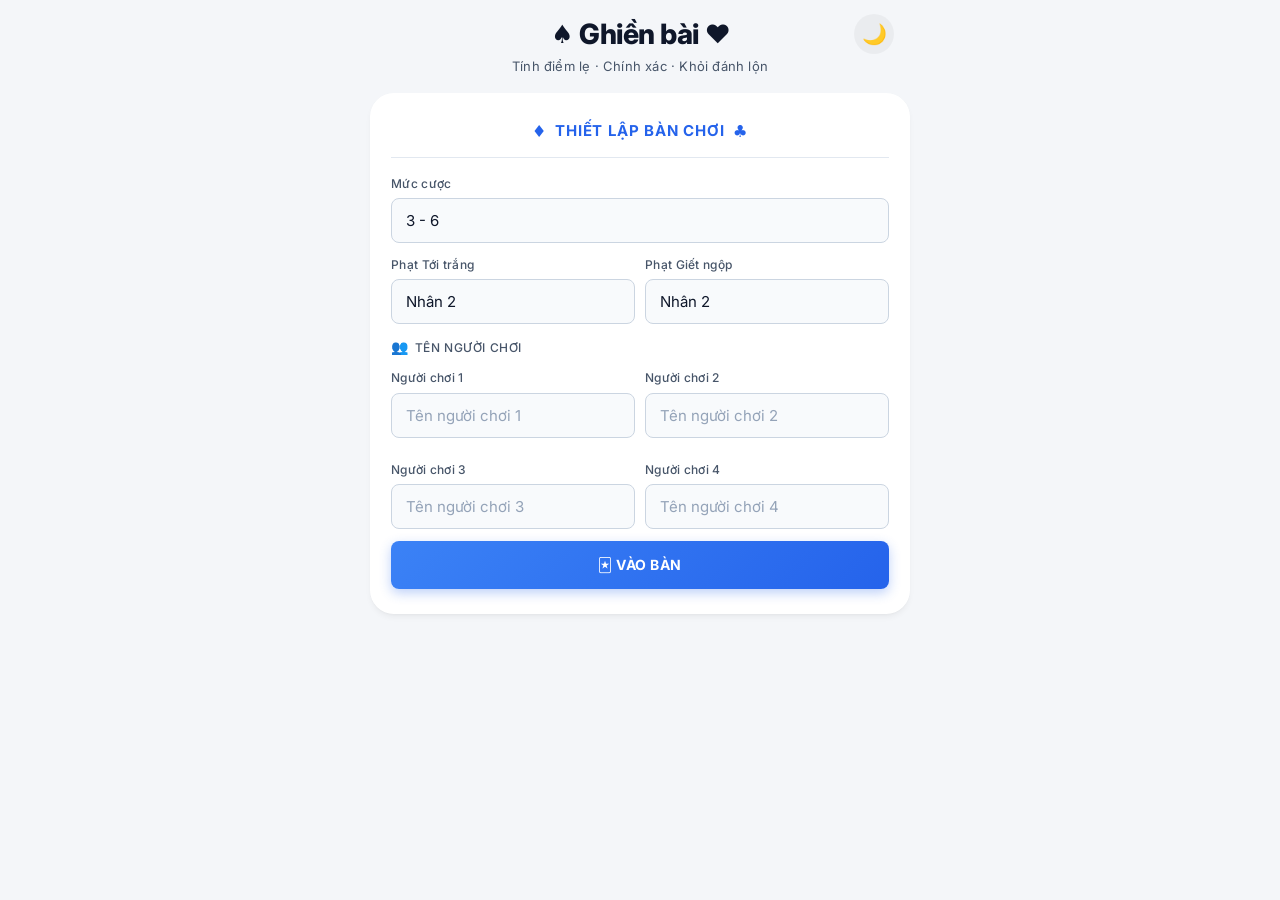
==== commit f8e9c026: "cap nhat nho" ====
--- a/index.html
+++ b/index.html
@@ -21,6 +21,11 @@
     <!-- ===== TOAST NOTIFICATION CONTAINER ===== -->
     <div id="toastContainer" class="toast-container"></div>
 
+    <!-- ===== STICKY MINI SCOREBOARD ===== -->
+    <div id="miniScoreboard" class="mini-scoreboard hidden-mini">
+        <div class="mini-score-inner" id="miniScoreInner"></div>
+    </div>
+
     <main class="app">
 
         <!-- ===== HEADER ===== -->
@@ -143,19 +148,24 @@
             <!-- Chọn thứ hạng -->
             <section class="card" id="gameSection">
                 <h2 class="card-title">
-                    <span class="icon">🎯</span> Bàn hiện tại
+                    <span class="icon">🎯</span> Chọn kết quả
                 </h2>
-                <p class="hint">Chọn kết quả cho từng người chơi:</p>
                 <div id="rankArea" class="rank-area"></div>
 
                 <!-- Tùy chọn chặt chém -->
                 <details class="extra-box">
                     <summary>🔥 Tùy chọn chặt chém</summary>
 
-                    <!-- Chặt heo -->
-                    <details class="mini-box">
-                        <summary>🗡️ Chặt heo</summary>
-                        <div class="extra-content">
+                    <div class="extra-content">
+                        <!-- Segment Control -->
+                        <div class="segment-control">
+                            <button class="segment-btn active" data-target="pig-cut">🗡️ Chặt</button>
+                            <button class="segment-btn" data-target="pig-rotten">💩 Thúi</button>
+                            <button class="segment-btn" data-target="pig-stack">⚡ Chồng</button>
+                        </div>
+
+                        <!-- Chặt heo -->
+                        <div class="segment-content active" id="pig-cut">
                             <div class="form-group">
                                 <label>Người chặt</label>
                                 <select id="cutterSelect"></select>
@@ -174,12 +184,9 @@
                             <button id="addPigBtn" class="btn action-btn">Thêm chặt heo</button>
                             <div id="pigList" class="action-list"></div>
                         </div>
-                    </details>
-
-                    <!-- Thúi heo -->
-                    <details class="mini-box">
-                        <summary>💩 Thúi heo (chết ngộp)</summary>
-                        <div class="extra-content">
+
+                        <!-- Thúi heo -->
+                        <div class="segment-content" id="pig-rotten">
                             <div class="input-grid">
                                 <div class="form-group">
                                     <label>Người ăn tiền</label>
@@ -207,12 +214,9 @@
                             <button id="addRottenPigBtn" class="btn action-btn">Thêm thúi heo</button>
                             <div id="rottenPigList" class="action-list"></div>
                         </div>
-                    </details>
-
-                    <!-- Chặt chồng -->
-                    <details class="mini-box">
-                        <summary>⚡ Chặt chồng</summary>
-                        <div class="extra-content">
+
+                        <!-- Chặt chồng -->
+                        <div class="segment-content" id="pig-stack">
                             <div class="form-group">
                                 <label>Người chồng</label>
                                 <select id="stackerSelect"></select>
@@ -231,7 +235,7 @@
                             <button id="addStackBtn" class="btn action-btn">Thêm chặt chồng</button>
                             <div id="stackList" class="action-list"></div>
                         </div>
-                    </details>
+                    </div>
                 </details>
 
                 <!-- Điều chỉnh thông số & điểm -->
@@ -280,7 +284,7 @@
                                 <input type="number" id="manualPointInput" placeholder="VD: 5 hoặc -5">
                             </div>
                         </div>
-                        <button id="manualAdjustBtn" class="btn warning-btn">Cập nhật điểm</button>
+                        <button id="manualAdjustBtn" class="btn action-btn">Cập nhật điểm</button>
                     </div>
                 </details>
 
--- a/style.css
+++ b/style.css
@@ -1,64 +1,65 @@
+@import url('https://fonts.googleapis.com/css2?family=Inter:wght@400;500;600;700;800&display=swap');
+
 /* ========================================================
-   THEME: GOOGLE MATERIAL DESIGN — LIGHT / DARK MODE
-   Color Palette (Google):
-     Primary (Blue):    #1a73e8
-     Positive (Green):  #34a853
-     Negative (Red):    #ea4335
-     Special (Yellow):  #fbbc04
-     Light BG:          #f8f9fa
-     Dark BG:           #202124
+   THEME: PREMIUM GLASSMORPHISM & GRADIENTS
    ======================================================== */
 
 /* =========================================================
    CSS CUSTOM PROPERTIES — LIGHT MODE (Default)
    ========================================================= */
 :root {
-    /* === Google Accent Colors (shared) === */
-    --blue: #1a73e8;
-    --blue-rgb: 26, 115, 232;
-    --green: #34a853;
-    --green-rgb: 52, 168, 83;
-    --red: #ea4335;
-    --red-rgb: 234, 67, 53;
-    --yellow: #fbbc04;
-    --yellow-rgb: 251, 188, 4;
+    /* === Premium Accent Colors === */
+    --blue: #2563eb;
+    --blue-rgb: 37, 99, 235;
+    --green: #10b981;
+    --green-rgb: 16, 185, 129;
+    --red: #ef4444;
+    --red-rgb: 239, 68, 68;
+    --yellow: #f59e0b;
+    --yellow-rgb: 245, 158, 11;
+
+    /* === Gradients === */
+    --gradient-primary: linear-gradient(135deg, #3b82f6 0%, #2563eb 100%);
+    --gradient-success: linear-gradient(135deg, #34d399 0%, #10b981 100%);
+    --gradient-danger: linear-gradient(135deg, #f87171 0%, #ef4444 100%);
+    --gradient-warning: linear-gradient(135deg, #fbbf24 0%, #f59e0b 100%);
 
     /* === Surfaces — Light Mode === */
-    --bg-body: #f8f9fa;
+    --bg-body: #f4f6f9;
     --bg-card: #ffffff;
-    --bg-input: #f1f3f4;
-    --bg-elevated: #f8f9fa;
+    --bg-input: #f8fafc;
+    --bg-elevated: #ffffff;
     --bg-hover: rgba(0, 0, 0, 0.04);
-    --bg-nav: rgba(255, 255, 255, 0.92);
+    --bg-glass: rgba(255, 255, 255, 0.85);
 
     /* === Text — Light Mode === */
-    --text-primary: #202124;
-    --text-secondary: #5f6368;
-    --text-muted: #9aa0a6;
+    --text-primary: #0f172a;
+    --text-secondary: #475569;
+    --text-muted: #94a3b8;
     --text-on-primary: #ffffff;
 
     /* === Borders — Light Mode === */
-    --border-subtle: #e8eaed;
-    --border-default: #dadce0;
-    --border-strong: #bdc1c6;
-
-    /* === Shadows — Light Mode === */
-    --shadow-card: 0 1px 3px rgba(0, 0, 0, 0.08), 0 4px 14px rgba(0, 0, 0, 0.04);
-    --shadow-card-hover: 0 2px 8px rgba(0, 0, 0, 0.12), 0 6px 20px rgba(0, 0, 0, 0.06);
-    --shadow-elevated: 0 4px 12px rgba(0, 0, 0, 0.10);
-    --shadow-nav: 0 -1px 4px rgba(0, 0, 0, 0.06);
+    --border-subtle: #e2e8f0;
+    --border-default: #cbd5e1;
+    --border-glass: rgba(255, 255, 255, 0.6);
+
+    /* === Shadows — Light Mode (Multi-layered) === */
+    --shadow-card: 0 4px 6px -1px rgba(0, 0, 0, 0.05), 0 2px 4px -2px rgba(0, 0, 0, 0.05);
+    --shadow-card-hover: 0 10px 15px -3px rgba(0, 0, 0, 0.08), 0 4px 6px -4px rgba(0, 0, 0, 0.05);
+    --shadow-elevated: 0 20px 25px -5px rgba(0, 0, 0, 0.1), 0 8px 10px -6px rgba(0, 0, 0, 0.1);
+    --shadow-nav: 0 -4px 6px -1px rgba(0, 0, 0, 0.05);
 
     /* === Spacing & Radius === */
     --radius-xl: 24px;
     --radius-lg: 16px;
     --radius-md: 12px;
     --radius-sm: 8px;
-    --radius-pill: 50px;
+    --radius-pill: 9999px;
 
     /* === Motion === */
-    --transition: 0.2s cubic-bezier(0.4, 0, 0.2, 1);
-    --transition-theme: 0.4s ease;
-    --bounce: 0.35s cubic-bezier(0.34, 1.56, 0.64, 1);
+    --transition: 0.25s cubic-bezier(0.16, 1, 0.3, 1);
+    --transition-theme: 0.5s cubic-bezier(0.16, 1, 0.3, 1);
+    --bounce: 0.5s cubic-bezier(0.34, 1.56, 0.64, 1);
 
     /* === Navigation === */
     --nav-height: 64px;
@@ -69,25 +70,25 @@
    ========================================================= */
 [data-theme="dark"] {
     --bg-body: #000000;
-    --bg-card: #121212;
-    --bg-input: #1a1a1a;
-    --bg-elevated: #1e1e1e;
-    --bg-hover: rgba(255, 255, 255, 0.08);
-    --bg-nav: rgba(0, 0, 0, 0.95);
-
-    --text-primary: #e8eaed;
-    --text-secondary: #9aa0a6;
-    --text-muted: #5f6368;
+    --bg-card: rgba(20, 20, 20, 0.7);
+    --bg-input: rgba(30, 30, 30, 0.6);
+    --bg-elevated: rgba(26, 26, 26, 0.9);
+    --bg-hover: rgba(255, 255, 255, 0.06);
+    --bg-glass: rgba(0, 0, 0, 0.75);
+
+    --text-primary: #f8fafc;
+    --text-secondary: #94a3b8;
+    --text-muted: #64748b;
     --text-on-primary: #ffffff;
 
-    --border-subtle: #3c4043;
-    --border-default: #5f6368;
-    --border-strong: #8a8a8a;
-
-    --shadow-card: 0 1px 4px rgba(0, 0, 0, 0.30), 0 4px 14px rgba(0, 0, 0, 0.18);
-    --shadow-card-hover: 0 2px 8px rgba(0, 0, 0, 0.35), 0 6px 20px rgba(0, 0, 0, 0.22);
-    --shadow-elevated: 0 4px 12px rgba(0, 0, 0, 0.30);
-    --shadow-nav: 0 -1px 4px rgba(0, 0, 0, 0.20);
+    --border-subtle: rgba(255, 255, 255, 0.08);
+    --border-default: rgba(255, 255, 255, 0.15);
+    --border-glass: rgba(255, 255, 255, 0.08);
+
+    --shadow-card: 0 4px 6px -1px rgba(0, 0, 0, 0.7), 0 2px 4px -2px rgba(0, 0, 0, 0.7);
+    --shadow-card-hover: 0 10px 15px -3px rgba(0, 0, 0, 0.8), 0 4px 6px -4px rgba(0, 0, 0, 0.8);
+    --shadow-elevated: 0 20px 25px -5px rgba(0, 0, 0, 0.8), 0 8px 10px -6px rgba(0, 0, 0, 0.8);
+    --shadow-nav: 0 -4px 6px -1px rgba(0, 0, 0, 0.6);
 }
 
 /* =========================================================
@@ -107,7 +108,7 @@
 }
 
 body {
-    font-family: 'Roboto', system-ui, -apple-system, sans-serif;
+    font-family: 'Inter', system-ui, -apple-system, sans-serif;
     background-color: var(--bg-body);
     color: var(--text-primary);
     min-height: 100vh;
@@ -135,7 +136,7 @@
    ========================================================= */
 .header {
     text-align: center;
-    padding: 20px 16px 16px;
+    padding: 16px 16px;
     position: relative;
 }
 
@@ -147,9 +148,9 @@
 }
 
 .header h1 {
-    font-size: clamp(20px, 5vw, 26px);
-    font-weight: 700;
-    letter-spacing: 0.5px;
+    font-size: clamp(20px, 5vw, 24px);
+    font-weight: 800;
+    letter-spacing: -0.5px;
     color: var(--text-primary);
     display: flex;
     align-items: center;
@@ -228,6 +229,7 @@
         opacity: 0;
         transform: translateY(8px);
     }
+
     to {
         opacity: 1;
         transform: translateY(0);
@@ -239,26 +241,17 @@
    ========================================================= */
 .card {
     background: var(--bg-card);
-    border: 1px solid var(--border-subtle);
-    border-radius: var(--radius-lg);
+    backdrop-filter: blur(16px);
+    -webkit-backdrop-filter: blur(16px);
+    border: 1px solid var(--border-glass);
+    border-radius: var(--radius-xl);
     padding: 20px 16px;
-    margin-bottom: 14px;
+    margin-bottom: 16px;
     box-shadow: var(--shadow-card);
     transition: background-color var(--transition-theme),
-                border-color var(--transition-theme),
-                box-shadow var(--transition-theme);
-    animation: cardSlideUp 0.35s ease-out both;
-}
-
-@keyframes cardSlideUp {
-    from {
-        opacity: 0;
-        transform: translateY(12px);
-    }
-    to {
-        opacity: 1;
-        transform: translateY(0);
-    }
+        border-color var(--transition-theme),
+        box-shadow var(--transition),
+        transform var(--transition);
 }
 
 .card:hover {
@@ -335,7 +328,7 @@
     color: var(--text-primary);
     outline: none;
     transition: all var(--transition), background-color var(--transition-theme),
-                color var(--transition-theme), border-color var(--transition-theme);
+        color var(--transition-theme), border-color var(--transition-theme);
     -webkit-appearance: none;
 }
 
@@ -347,7 +340,8 @@
 input:focus,
 select:focus {
     border-color: var(--blue);
-    box-shadow: 0 0 0 3px rgba(var(--blue-rgb), 0.12);
+    box-shadow: 0 0 0 4px rgba(var(--blue-rgb), 0.15), 0 4px 12px rgba(0, 0, 0, 0.05);
+    transform: translateY(-1px);
 }
 
 input::placeholder {
@@ -401,37 +395,43 @@
     opacity: 0.85;
 }
 
-/* Main Button — Google Blue */
+/* Main Button — Premium Gradient */
 .main-btn {
-    background: var(--blue);
+    background: var(--gradient-primary);
     color: #fff;
-    box-shadow: 0 1px 3px rgba(var(--blue-rgb), 0.25);
+    box-shadow: 0 4px 12px rgba(var(--blue-rgb), 0.3);
+    border: none;
 }
 
 .main-btn:hover {
-    background: #1765cc;
-    box-shadow: 0 2px 6px rgba(var(--blue-rgb), 0.30);
+    box-shadow: 0 6px 16px rgba(var(--blue-rgb), 0.4);
+    transform: translateY(-2px);
 }
 
 .main-btn:active {
-    background: #1558b3;
-}
-
-/* Action Button — Outlined */
+    transform: translateY(0) scale(0.98);
+}
+
+/* Action Button — Success Gradient */
 .action-btn {
-    background: transparent;
-    color: var(--blue);
-    border: 1px solid var(--border-default);
+    background: var(--gradient-success);
+    color: #fff;
+    border: none;
     padding: 11px;
     margin-top: 5px;
     font-size: 13px;
     min-height: 42px;
-    transition: all var(--transition), border-color var(--transition-theme);
+    box-shadow: 0 4px 12px rgba(var(--green-rgb), 0.25);
+    transition: all var(--transition);
 }
 
 .action-btn:hover {
-    background: rgba(var(--blue-rgb), 0.06);
-    border-color: var(--blue);
+    box-shadow: 0 6px 16px rgba(var(--green-rgb), 0.35);
+    transform: translateY(-2px);
+}
+
+.action-btn:active {
+    transform: translateY(0) scale(0.98);
 }
 
 /* Light Button — Ghost */
@@ -440,7 +440,7 @@
     color: var(--text-secondary);
     border: 1px solid var(--border-subtle);
     transition: all var(--transition), background-color var(--transition-theme),
-                border-color var(--transition-theme), color var(--transition-theme);
+        border-color var(--transition-theme), color var(--transition-theme);
 }
 
 .light-btn:hover {
@@ -452,36 +452,39 @@
     background: rgba(255, 255, 255, 0.08);
 }
 
-/* Warning Button — Google Yellow tint */
+/* Warning Button — Gradient */
 .warning-btn {
-    background: rgba(var(--yellow-rgb), 0.10);
-    color: #e37400;
-    border: 1px solid rgba(var(--yellow-rgb), 0.30);
+    background: var(--gradient-warning);
+    color: #fff;
+    border: none;
     padding: 11px;
-}
-
-[data-theme="dark"] .warning-btn {
-    color: var(--yellow);
+    box-shadow: 0 4px 12px rgba(var(--yellow-rgb), 0.3);
 }
 
 .warning-btn:hover {
-    background: rgba(var(--yellow-rgb), 0.18);
-}
-
-/* Danger Button — Google Red */
+    box-shadow: 0 6px 16px rgba(var(--yellow-rgb), 0.4);
+    transform: translateY(-2px);
+}
+
+.warning-btn:active {
+    transform: translateY(0) scale(0.98);
+}
+
+/* Danger Button — Gradient */
 .danger-btn {
-    background: rgba(var(--red-rgb), 0.08);
-    color: var(--red);
-    border: 1px solid rgba(var(--red-rgb), 0.20);
+    background: var(--gradient-danger);
+    color: #fff;
+    border: none;
+    box-shadow: 0 4px 12px rgba(var(--red-rgb), 0.3);
 }
 
 .danger-btn:hover {
-    background: rgba(var(--red-rgb), 0.14);
+    box-shadow: 0 6px 16px rgba(var(--red-rgb), 0.4);
+    transform: translateY(-2px);
 }
 
 .danger-btn:active {
-    background: var(--red);
-    color: #fff;
+    transform: translateY(0) scale(0.98);
 }
 
 /* =========================================================
@@ -493,17 +496,17 @@
     left: 0;
     right: 0;
     z-index: 1000;
-    background: var(--bg-nav);
+    background: var(--bg-glass);
     backdrop-filter: blur(20px);
     -webkit-backdrop-filter: blur(20px);
-    border-top: 1px solid var(--border-subtle);
+    border-top: 1px solid var(--border-glass);
     display: none;
     height: var(--nav-height);
     padding-bottom: env(safe-area-inset-bottom, 0px);
     box-shadow: var(--shadow-nav);
     transition: background-color var(--transition-theme),
-                border-color var(--transition-theme),
-                box-shadow var(--transition-theme);
+        border-color var(--transition-theme),
+        box-shadow var(--transition-theme);
 }
 
 .bottom-nav.visible {
@@ -632,7 +635,7 @@
     text-align: center;
     border: 1px solid var(--border-subtle);
     transition: all var(--transition), background-color var(--transition-theme),
-                border-color var(--transition-theme);
+        border-color var(--transition-theme);
     position: relative;
     overflow: hidden;
 }
@@ -664,19 +667,37 @@
 
 /* Score Pop Animation */
 @keyframes scorePop {
-    0% { transform: scale(1); }
-    30% { transform: scale(1.15); }
-    100% { transform: scale(1); }
+    0% {
+        transform: scale(1);
+    }
+
+    30% {
+        transform: scale(1.15);
+    }
+
+    100% {
+        transform: scale(1);
+    }
 }
 
 @keyframes scoreFlashGreen {
-    0% { background-color: rgba(var(--green-rgb), 0.15); }
-    100% { background-color: transparent; }
+    0% {
+        background-color: rgba(var(--green-rgb), 0.15);
+    }
+
+    100% {
+        background-color: transparent;
+    }
 }
 
 @keyframes scoreFlashRed {
-    0% { background-color: rgba(var(--red-rgb), 0.15); }
-    100% { background-color: transparent; }
+    0% {
+        background-color: rgba(var(--red-rgb), 0.15);
+    }
+
+    100% {
+        background-color: transparent;
+    }
 }
 
 .player-score.score-pop .point {
@@ -740,7 +761,7 @@
     padding: 14px;
     border: 1px solid var(--border-subtle);
     transition: border-color var(--transition), box-shadow var(--transition),
-                background-color var(--transition-theme);
+        background-color var(--transition-theme);
 }
 
 .player-card:hover {
@@ -790,7 +811,7 @@
     font-family: inherit;
     cursor: pointer;
     transition: all var(--transition), background-color var(--transition-theme),
-                color var(--transition-theme), border-color var(--transition-theme);
+        color var(--transition-theme), border-color var(--transition-theme);
     text-align: center;
     position: relative;
     overflow: hidden;
@@ -936,22 +957,7 @@
     transform: rotate(180deg);
 }
 
-/* Smooth open animation */
-.extra-box .extra-content,
-.extra-box .mini-box {
-    animation: accordionSlideDown 0.3s ease-out both;
-}
-
-@keyframes accordionSlideDown {
-    from {
-        opacity: 0;
-        transform: translateY(-6px);
-    }
-    to {
-        opacity: 1;
-        transform: translateY(0);
-    }
-}
+
 
 .mini-box {
     border-top: 1px solid var(--border-subtle);
@@ -990,17 +996,15 @@
     color: var(--text-muted);
     font-weight: bold;
     font-size: 16px;
-    transition: color var(--transition-theme);
+    transition: transform 0.3s var(--bounce), color var(--transition-theme);
 }
 
 .mini-box[open] summary::after {
     content: "−";
-}
-
-/* Smooth open for mini-box */
-.mini-box .extra-content {
-    animation: accordionSlideDown 0.3s ease-out both;
-}
+    transform: rotate(180deg);
+}
+
+
 
 .extra-content {
     padding: 14px 14px 16px;
@@ -1036,7 +1040,7 @@
     align-items: center;
     color: var(--text-secondary);
     transition: all var(--transition), background-color var(--transition-theme),
-                border-color var(--transition-theme), color var(--transition-theme);
+        border-color var(--transition-theme), color var(--transition-theme);
     animation: itemSlideIn 0.25s ease-out both;
     gap: 8px;
 }
@@ -1046,6 +1050,7 @@
         opacity: 0;
         transform: translateX(-8px);
     }
+
     to {
         opacity: 1;
         transform: translateX(0);
@@ -1131,6 +1136,7 @@
         opacity: 0;
         transform: translateY(-16px) scale(0.96);
     }
+
     to {
         opacity: 1;
         transform: translateY(0) scale(1);
@@ -1142,6 +1148,7 @@
         opacity: 1;
         transform: translateY(0) scale(1);
     }
+
     to {
         opacity: 0;
         transform: translateY(-10px) scale(0.96);
@@ -1185,19 +1192,7 @@
     padding: 14px;
     margin-bottom: 10px;
     transition: all var(--transition), background-color var(--transition-theme),
-                border-color var(--transition-theme);
-    animation: histSlideIn 0.35s ease-out both;
-}
-
-@keyframes histSlideIn {
-    from {
-        opacity: 0;
-        transform: translateY(10px);
-    }
-    to {
-        opacity: 1;
-        transform: translateY(0);
-    }
+        border-color var(--transition-theme);
 }
 
 .history-item:hover {
@@ -1269,6 +1264,80 @@
     background: var(--red);
     color: #fff;
     transform: scale(0.9);
+}
+
+.history-player-name {
+    display: flex;
+    align-items: center;
+}
+
+.history-rank-badge {
+    display: inline-block;
+    padding: 2px 6px;
+    margin-left: 6px;
+    font-size: 10px;
+    font-weight: 700;
+    border-radius: var(--radius-sm);
+    text-transform: uppercase;
+    background: var(--bg-input);
+    color: var(--text-secondary);
+}
+
+.history-rank-badge.rank-nhat {
+    background: rgba(var(--blue-rgb), 0.1);
+    color: var(--blue);
+}
+
+.history-rank-badge.rank-nhi {
+    background: rgba(var(--green-rgb), 0.1);
+    color: var(--green);
+}
+
+.history-rank-badge.rank-ba {
+    background: rgba(var(--yellow-rgb), 0.15);
+    color: #b28900;
+}
+
+.history-rank-badge.rank-bet {
+    background: rgba(var(--red-rgb), 0.1);
+    color: var(--red);
+}
+
+.history-rank-badge.rank-toi_trang {
+    background: rgba(var(--yellow-rgb), 0.15);
+    color: #b28900;
+}
+
+.history-rank-badge.rank-bi_giet {
+    background: rgba(var(--red-rgb), 0.1);
+    color: var(--red);
+}
+
+[data-theme="dark"] .history-rank-badge.rank-toi_trang,
+[data-theme="dark"] .history-rank-badge.rank-ba {
+    color: var(--yellow);
+}
+
+.history-actions-box {
+    margin-bottom: 8px;
+    padding: 8px;
+    background: var(--bg-body);
+    border-radius: var(--radius-sm);
+    font-size: 12px;
+    color: var(--text-secondary);
+    border: 1px dashed var(--border-subtle);
+}
+
+.history-actions-box div {
+    margin-bottom: 4px;
+}
+
+.history-actions-box div:last-child {
+    margin-bottom: 0;
+}
+
+.history-actions-box strong {
+    color: var(--text-primary);
 }
 
 .history-detail {
@@ -1737,4 +1806,188 @@
     .bottom-nav {
         padding-bottom: env(safe-area-inset-bottom, 0px);
     }
+}
+
+/* =========================================================
+   RIPPLE EFFECT
+   ========================================================= */
+.btn,
+.rank-btn,
+.nav-tab,
+.bet-change-btn {
+    position: relative;
+    overflow: hidden;
+}
+
+.ripple {
+    position: absolute;
+    border-radius: 50%;
+    transform: scale(0);
+    animation: ripple-anim 0.6s linear;
+    background-color: rgba(255, 255, 255, 0.4);
+    pointer-events: none;
+}
+
+.light-btn .ripple,
+.action-btn .ripple,
+.danger-btn .ripple,
+.warning-btn .ripple,
+.rank-btn .ripple,
+.nav-tab .ripple {
+    background-color: rgba(0, 0, 0, 0.15);
+}
+
+[data-theme="dark"] .light-btn .ripple,
+[data-theme="dark"] .action-btn .ripple,
+[data-theme="dark"] .danger-btn .ripple,
+[data-theme="dark"] .warning-btn .ripple,
+[data-theme="dark"] .rank-btn .ripple,
+[data-theme="dark"] .nav-tab .ripple {
+    background-color: rgba(255, 255, 255, 0.2);
+}
+
+.main-btn .ripple {
+    background-color: rgba(255, 255, 255, 0.4);
+}
+
+@keyframes ripple-anim {
+    to {
+        transform: scale(4);
+        opacity: 0;
+    }
+}
+
+/* =========================================================
+   SCROLL REVEAL EFFECT
+   ========================================================= */
+.reveal-item {
+    opacity: 0;
+    transform: translateY(30px) scale(0.98);
+    transition: opacity 0.7s cubic-bezier(0.16, 1, 0.3, 1),
+        transform 0.7s cubic-bezier(0.16, 1, 0.3, 1);
+}
+
+.reveal-item.revealed {
+    opacity: 1;
+    transform: translateY(0) scale(1);
+}
+
+/* =========================================================
+   SEGMENTED CONTROL
+   ========================================================= */
+.segment-control {
+    display: flex;
+    background: var(--bg-input);
+    border-radius: var(--radius-pill);
+    padding: 4px;
+    margin-bottom: 16px;
+    border: 1px solid var(--border-subtle);
+}
+
+.segment-btn {
+    flex: 1;
+    border: none;
+    background: transparent;
+    padding: 8px 4px;
+    font-size: 13px;
+    font-weight: 600;
+    color: var(--text-secondary);
+    border-radius: var(--radius-pill);
+    cursor: pointer;
+    transition: all 0.3s cubic-bezier(0.16, 1, 0.3, 1);
+    white-space: nowrap;
+}
+
+.segment-btn.active {
+    background: var(--bg-card);
+    color: var(--blue);
+    box-shadow: var(--shadow-nav);
+}
+
+.segment-content {
+    display: none;
+    animation: fadeSlideUp 0.35s cubic-bezier(0.16, 1, 0.3, 1) both;
+}
+
+.segment-content.active {
+    display: block;
+}
+
+@keyframes fadeSlideUp {
+    from {
+        opacity: 0;
+        transform: translateY(10px);
+    }
+
+    to {
+        opacity: 1;
+        transform: translateY(0);
+    }
+}
+
+/* =========================================================
+   STICKY MINI SCOREBOARD
+   ========================================================= */
+.mini-scoreboard {
+    position: fixed;
+    top: 0;
+    left: 0;
+    right: 0;
+    z-index: 100;
+    background: var(--bg-glass);
+    backdrop-filter: blur(20px);
+    -webkit-backdrop-filter: blur(20px);
+    border-bottom: 1px solid var(--border-glass);
+    padding: 8px 16px;
+    box-shadow: var(--shadow-nav);
+    transform: translateY(0);
+    transition: transform 0.4s cubic-bezier(0.16, 1, 0.3, 1), opacity 0.4s cubic-bezier(0.16, 1, 0.3, 1);
+    opacity: 1;
+}
+
+.mini-scoreboard.hidden-mini {
+    transform: translateY(-100%);
+    opacity: 0;
+    pointer-events: none;
+}
+
+.mini-score-inner {
+    max-width: 520px;
+    margin: 0 auto;
+    display: flex;
+    justify-content: space-between;
+    align-items: center;
+    gap: 8px;
+}
+
+.mini-score-item {
+    display: flex;
+    flex-direction: column;
+    align-items: center;
+    justify-content: center;
+    flex: 1;
+    background: var(--bg-elevated);
+    border-radius: var(--radius-sm);
+    padding: 6px 2px;
+    border: 1px solid var(--border-subtle);
+    min-width: 0;
+}
+
+.mini-score-item .mini-name {
+    font-size: 9px;
+    font-weight: 600;
+    color: var(--text-secondary);
+    text-transform: uppercase;
+    white-space: nowrap;
+    overflow: hidden;
+    text-overflow: ellipsis;
+    max-width: 100%;
+    margin-bottom: 2px;
+}
+
+.mini-score-item .mini-point {
+    font-size: 13px;
+    font-weight: 800;
+    font-variant-numeric: tabular-nums;
+    line-height: 1;
 }
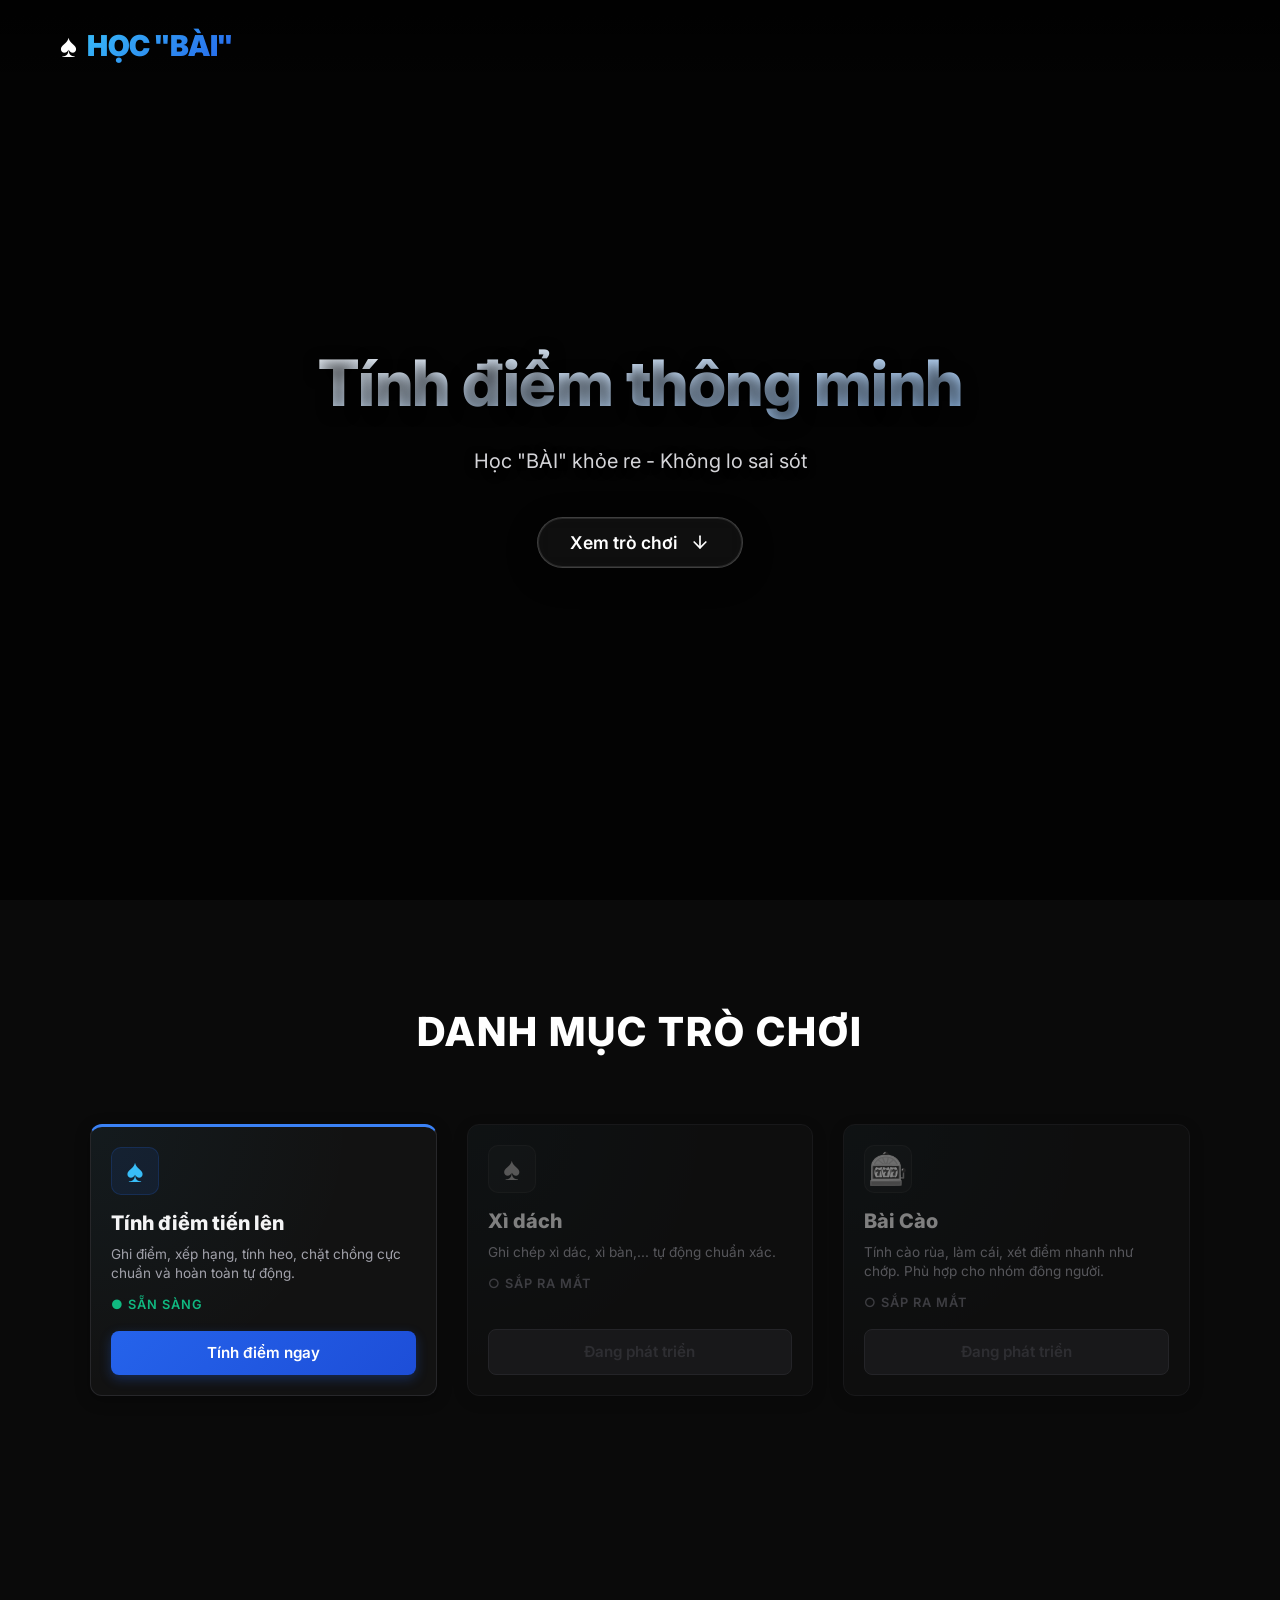
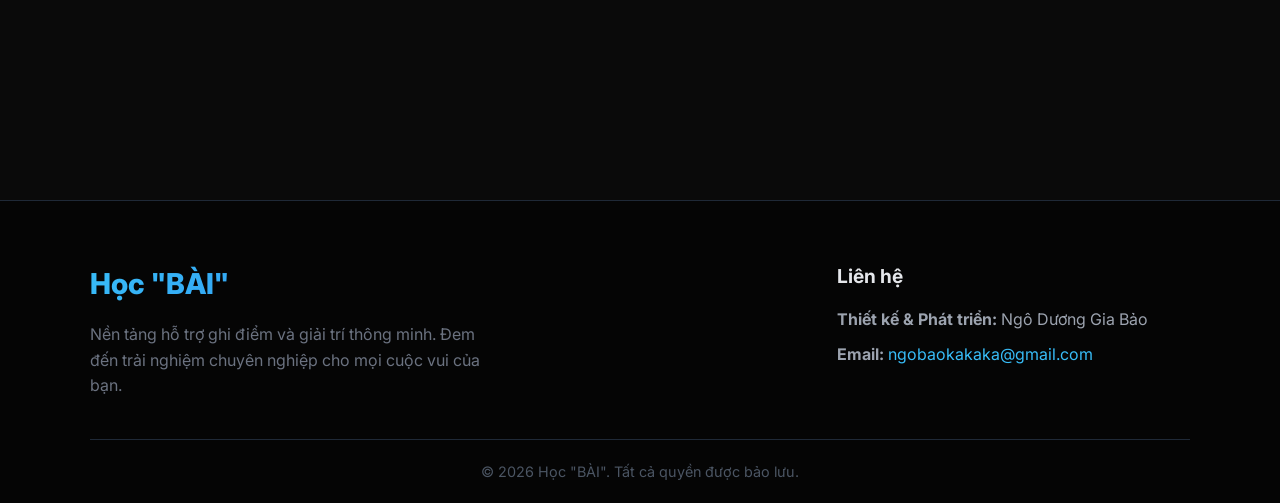
==== commit 0b41de68: "sieu cap nhat giao dien" ====
--- a/index.html
+++ b/index.html
@@ -4,350 +4,130 @@
 <head>
     <meta charset="UTF-8">
     <meta name="viewport" content="width=device-width, initial-scale=1.0, maximum-scale=1.0, user-scalable=no">
-    <meta name="description"
-        content="Tiến Lên Score — Ứng dụng tính điểm Tiến Lên miền Nam nhanh, chính xác. Giao diện Material Design.">
-    <meta name="theme-color" content="#f8f9fa">
-    <meta name="apple-mobile-web-app-status-bar-style" content="default">
-    <title>♠ Ghiền bài ♠</title>
-    <!-- Google Fonts: Roboto -->
+    <meta name="description" content="Cổng Game Thông Minh — Trải nghiệm đỉnh cao, cuộc vui trọn vẹn.">
+    <meta name="theme-color" content="#0a0a0a">
+    <title>Học "BÀI"</title>
+    <!-- Google Fonts: Inter -->
     <link rel="preconnect" href="https://fonts.googleapis.com">
     <link rel="preconnect" href="https://fonts.gstatic.com" crossorigin>
-    <link href="https://fonts.googleapis.com/css2?family=Roboto:wght@400;500;700;900&display=swap" rel="stylesheet">
-    <link rel="stylesheet" href="style.css">
+    <link href="https://fonts.googleapis.com/css2?family=Inter:wght@400;500;700;800;900&display=swap" rel="stylesheet">
+    <link rel="stylesheet" href="css/style-index.css">
 </head>
 
 <body>
+    <!-- HEADER -->
+    <header class="main-header">
+        <div class="header-container">
+            <a href="#" class="logo">
+                <span class="logo-icon">♠️</span>
+                <span class="logo-text">Học "BÀI"</span>
+            </a>
+        </div>
+    </header>
 
-    <!-- ===== TOAST NOTIFICATION CONTAINER ===== -->
-    <div id="toastContainer" class="toast-container"></div>
+    <!-- SECTION 1: HERO BANNER -->
+    <section id="hero" class="hero-section">
+        <!-- Video Background -->
+        <video class="video-bg" src="images/video-background.mp4" autoplay loop muted playsinline></video>
 
-    <!-- ===== STICKY MINI SCOREBOARD ===== -->
-    <div id="miniScoreboard" class="mini-scoreboard hidden-mini">
-        <div class="mini-score-inner" id="miniScoreInner"></div>
-    </div>
+        <!-- Overlay tối (giữ nguyên độ tối) -->
+        <div class="video-overlay"></div>
 
-    <main class="app">
+        <!-- Center Content -->
+        <div class="hero-content">
+            <h1 class="slogan-main">Tính điểm thông minh</h1>
+            <p class="slogan-sub">Học "BÀI" khỏe re - Không lo sai sót</p>
 
-        <!-- ===== HEADER ===== -->
-        <header class="header">
-            <div class="header-row">
-                <h1>
-                    <span class="logo-icon">♠️</span>
-                    <span class="title-text">Ghiền bài</span>
-                    <span class="logo-icon">♥️</span>
-                </h1>
-                <button id="themeToggle" class="theme-toggle-btn" aria-label="Đổi theme">
-                    <span class="theme-icon">🌙</span>
-                </button>
-            </div>
-            <p>Tính điểm lẹ · Chính xác · Khỏi đánh lộn</p>
-        </header>
+            <button id="btnScrollDown" class="cta-btn" aria-label="Xem trò chơi">
+                Xem trò chơi
+                <svg class="icon-arrow" xmlns="http://www.w3.org/2000/svg" viewBox="0 0 24 24" fill="none"
+                    stroke="currentColor" stroke-width="2" stroke-linecap="round" stroke-linejoin="round">
+                    <line x1="12" y1="5" x2="12" y2="19"></line>
+                    <polyline points="19 12 12 19 5 12"></polyline>
+                </svg>
+            </button>
+        </div>
+    </section>
 
-        <!-- ============================================
-         TAB 1: THIẾT LẬP BÀN CHƠI
-         ============================================ -->
-        <div id="tabSetup" class="tab-panel active">
-            <section class="card">
-                <h2 class="card-title">
-                    <span class="icon">♦️</span>
-                    Thiết lập bàn chơi
-                    <span class="icon">♣️</span>
-                </h2>
+    <!-- SECTION 2: GAME GRID -->
+    <section id="game-list" class="games-section">
+        <div class="container">
+            <h2 class="section-title">Danh mục trò chơi</h2>
 
-                <!-- Mức cược -->
-                <div class="form-group">
-                    <label>Mức cược</label>
-                    <select id="betSelect">
-                        <option value="3-6">3 - 6</option>
-                        <option value="4-8">4 - 8</option>
-                        <option value="5-10">5 - 10</option>
-                        <option value="10-20">10 - 20</option>
-                        <option value="20-40">20 - 40</option>
-                        <option value="custom">Tùy chỉnh</option>
-                    </select>
-                </div>
-
-                <!-- Custom bet inputs -->
-                <div id="customBetBox" class="custom-bet-box hidden">
-                    <div class="input-grid">
-                        <div class="form-group">
-                            <label>Điểm thấp</label>
-                            <input type="number" id="lowBetInput" placeholder="Ví dụ: 5">
-                        </div>
-                        <div class="form-group">
-                            <label>Điểm cao</label>
-                            <input type="number" id="highBetInput" placeholder="Ví dụ: 10">
-                        </div>
+            <div class="game-grid">
+                <!-- Thẻ 1: Tiến Lên Score (Sẵn sàng) -->
+                <div class="game-card ready">
+                    <div class="card-icon">♠️</div>
+                    <div class="card-inner">
+                        <h3 class="game-name">Tính điểm tiến lên</h3>
+                        <p class="game-desc">Ghi điểm, xếp hạng, tính heo, chặt chồng cực chuẩn và hoàn toàn tự động.
+                        </p>
+                        <p class="game-status status-ready">● Sẵn sàng</p>
+                    </div>
+                    <div class="card-action">
+                        <a href="html/tienlen.html" class="btn-play">Tính điểm ngay</a>
                     </div>
                 </div>
 
-                <!-- Hệ số phạt -->
-                <div class="input-grid">
-                    <div class="form-group">
-                        <label>Phạt Tới trắng</label>
-                        <select id="toiTrangMultiplierSelect">
-                            <option value="1">Nhân 1</option>
-                            <option value="2" selected>Nhân 2</option>
-                        </select>
+                <!-- Thẻ 2: Xì Dách (Coming Soon) -->
+                <div class="game-card coming-soon">
+                    <div class="card-icon">♠️</div>
+                    <div class="card-inner">
+                        <h3 class="game-name">Xì dách</h3>
+                        <p class="game-desc">Ghi chép xì dác, xì bàn,... tự động chuẩn xác.</p>
+                        <p class="game-status status-soon">○ Sắp ra mắt</p>
                     </div>
-                    <div class="form-group">
-                        <label>Phạt Giết ngộp</label>
-                        <select id="gietMultiplierSelect">
-                            <option value="1">Nhân 1</option>
-                            <option value="2" selected>Nhân 2</option>
-                        </select>
+                    <div class="card-action">
+                        <span class="btn-disabled">Đang phát triển</span>
                     </div>
                 </div>
 
-                <!-- Tên người chơi -->
-                <div class="section-label">
-                    <span class="icon">👥</span> Tên người chơi
-                </div>
-                <div class="player-inputs">
-                    <div class="form-group">
-                        <label>Người chơi 1</label>
-                        <input type="text" id="player1" placeholder="Tên người chơi 1">
+                <!-- Thẻ 3: Bài Cào (Coming Soon) -->
+                <div class="game-card coming-soon">
+                    <div class="card-icon">🎰</div>
+                    <div class="card-inner">
+                        <h3 class="game-name">Bài Cào</h3>
+                        <p class="game-desc">Tính cào rùa, làm cái, xét điểm nhanh như chớp. Phù hợp cho nhóm đông
+                            người.</p>
+                        <p class="game-status status-soon">○ Sắp ra mắt</p>
                     </div>
-                    <div class="form-group">
-                        <label>Người chơi 2</label>
-                        <input type="text" id="player2" placeholder="Tên người chơi 2">
-                    </div>
-                    <div class="form-group">
-                        <label>Người chơi 3</label>
-                        <input type="text" id="player3" placeholder="Tên người chơi 3">
-                    </div>
-                    <div class="form-group">
-                        <label>Người chơi 4</label>
-                        <input type="text" id="player4" placeholder="Tên người chơi 4">
+                    <div class="card-action">
+                        <span class="btn-disabled">Đang phát triển</span>
                     </div>
                 </div>
+            </div>
+        </div>
+    </section>
 
-                <button id="startBtn" class="btn main-btn">🃏 Vào Bàn</button>
-            </section>
+    <!-- FOOTER -->
+    <footer class="site-footer">
+        <div class="footer-container">
+            <div class="footer-info">
+                <h3>Học "BÀI"</h3>
+                <p>Nền tảng hỗ trợ ghi điểm và giải trí thông minh. Đem đến trải nghiệm chuyên nghiệp cho mọi cuộc vui
+                    của bạn.</p>
+            </div>
+            <div class="footer-contact">
+                <h4>Liên hệ</h4>
+                <p><strong>Thiết kế & Phát triển:</strong> Ngô Dương Gia Bảo</p>
+                <p><strong>Email:</strong> <a href="mailto:ngobaokakaka@gmail.com">ngobaokakaka@gmail.com</a></p>
+            </div>
         </div>
+        <div class="footer-bottom">
+            <p>&copy; 2026 Học "BÀI". Tất cả quyền được bảo lưu.</p>
+        </div>
+    </footer>
 
-        <!-- ============================================
-         TAB 2: GHI ĐIỂM & CHẶT CHÉM
-         ============================================ -->
-        <div id="tabGame" class="tab-panel">
+    <!-- Nút Cuộn Lên Đầu Trang -->
+    <button id="btnScrollTop" class="scroll-top-btn" aria-label="Cuộn lên đầu trang">
+        <svg xmlns="http://www.w3.org/2000/svg" viewBox="0 0 24 24" fill="none" stroke="currentColor" stroke-width="2"
+            stroke-linecap="round" stroke-linejoin="round">
+            <line x1="12" y1="19" x2="12" y2="5"></line>
+            <polyline points="5 12 12 5 19 12"></polyline>
+        </svg>
+    </button>
 
-            <!-- Bảng tổng điểm -->
-            <section class="card" id="scoreSection">
-                <div class="score-header">
-                    <h2 class="card-title">
-                        <span class="icon">🏆</span> Bảng Tổng Điểm
-                    </h2>
-                    <span id="currentBetText" class="bet-badge"></span>
-                </div>
-                <div id="scoreBoard" class="score-board"></div>
-                <div class="total-score">
-                    Quỹ bàn (Check lỗi): <span id="totalScoreText">0</span>
-                </div>
-            </section>
-
-            <!-- Chọn thứ hạng -->
-            <section class="card" id="gameSection">
-                <h2 class="card-title">
-                    <span class="icon">🎯</span> Chọn kết quả
-                </h2>
-                <div id="rankArea" class="rank-area"></div>
-
-                <!-- Tùy chọn chặt chém -->
-                <details class="extra-box">
-                    <summary>🔥 Tùy chọn chặt chém</summary>
-
-                    <div class="extra-content">
-                        <!-- Segment Control -->
-                        <div class="segment-control">
-                            <button class="segment-btn active" data-target="pig-cut">🗡️ Chặt</button>
-                            <button class="segment-btn" data-target="pig-rotten">💩 Thúi</button>
-                            <button class="segment-btn" data-target="pig-stack">⚡ Chồng</button>
-                        </div>
-
-                        <!-- Chặt heo -->
-                        <div class="segment-content active" id="pig-cut">
-                            <div class="form-group">
-                                <label>Người chặt</label>
-                                <select id="cutterSelect"></select>
-                            </div>
-                            <div class="form-group">
-                                <label>Người bị chặt</label>
-                                <select id="victimSelect"></select>
-                            </div>
-                            <div class="form-group">
-                                <label>Loại heo bị chặt</label>
-                                <select id="pigTypeSelect">
-                                    <option value="black">Heo đen</option>
-                                    <option value="red">Heo đỏ</option>
-                                </select>
-                            </div>
-                            <button id="addPigBtn" class="btn action-btn">Thêm chặt heo</button>
-                            <div id="pigList" class="action-list"></div>
-                        </div>
-
-                        <!-- Thúi heo -->
-                        <div class="segment-content" id="pig-rotten">
-                            <div class="input-grid">
-                                <div class="form-group">
-                                    <label>Người ăn tiền</label>
-                                    <select id="rottenWinnerSelect"></select>
-                                </div>
-                                <div class="form-group">
-                                    <label>Người thúi</label>
-                                    <select id="rottenVictimSelect"></select>
-                                </div>
-                            </div>
-                            <div class="input-grid">
-                                <div class="form-group">
-                                    <label>Heo đen</label>
-                                    <input type="number" id="rottenBlackInput" min="0" value="0">
-                                </div>
-                                <div class="form-group">
-                                    <label>Heo đỏ</label>
-                                    <input type="number" id="rottenRedInput" min="0" value="0">
-                                </div>
-                            </div>
-                            <div class="form-group">
-                                <label>3 đôi thông</label>
-                                <input type="number" id="rottenTriplePairInput" min="0" value="0">
-                            </div>
-                            <button id="addRottenPigBtn" class="btn action-btn">Thêm thúi heo</button>
-                            <div id="rottenPigList" class="action-list"></div>
-                        </div>
-
-                        <!-- Chặt chồng -->
-                        <div class="segment-content" id="pig-stack">
-                            <div class="form-group">
-                                <label>Người chồng</label>
-                                <select id="stackerSelect"></select>
-                            </div>
-                            <div class="form-group">
-                                <label>Người bị chồng (nạn nhân cũ)</label>
-                                <select id="stackVictimSelect"></select>
-                            </div>
-                            <div class="form-group">
-                                <label>Bộ dùng để chồng</label>
-                                <select id="stackAddSelect">
-                                    <option value="triplePair">3 đôi thông</option>
-                                    <option value="fourKind">Tứ quý</option>
-                                </select>
-                            </div>
-                            <button id="addStackBtn" class="btn action-btn">Thêm chặt chồng</button>
-                            <div id="stackList" class="action-list"></div>
-                        </div>
-                    </div>
-                </details>
-
-                <!-- Điều chỉnh thông số & điểm -->
-                <details class="extra-box">
-                    <summary>⚙️ Điều chỉnh thông số & điểm</summary>
-                    <div class="extra-content">
-                        <!-- Thay đổi mức cược -->
-                        <div class="bet-changer-title">💰 Thay đổi mức cược</div>
-                        <div class="bet-changer-grid">
-                            <div class="form-group">
-                                <select id="ingameBetSelect">
-                                    <option value="3-6">3 - 6</option>
-                                    <option value="4-8">4 - 8</option>
-                                    <option value="5-10">5 - 10</option>
-                                    <option value="10-20">10 - 20</option>
-                                    <option value="20-40">20 - 40</option>
-                                    <option value="custom">Tùy chỉnh</option>
-                                </select>
-                            </div>
-                            <button id="ingameBetApplyBtn" class="bet-change-btn">Áp dụng</button>
-                        </div>
-                        <div id="ingameCustomBetBox" class="custom-bet-box hidden">
-                            <div class="input-grid">
-                                <div class="form-group">
-                                    <label>Điểm thấp</label>
-                                    <input type="number" id="ingameLowBet" placeholder="Ví dụ: 5">
-                                </div>
-                                <div class="form-group">
-                                    <label>Điểm cao</label>
-                                    <input type="number" id="ingameHighBet" placeholder="Ví dụ: 10">
-                                </div>
-                            </div>
-                        </div>
-
-                        <hr class="divider">
-
-                        <!-- Cộng/Trừ điểm thủ công -->
-                        <div class="bet-changer-title">🔢 Cộng/Trừ điểm thủ công</div>
-                        <div class="input-grid">
-                            <div class="form-group">
-                                <label>Người chơi</label>
-                                <select id="manualPlayerSelect"></select>
-                            </div>
-                            <div class="form-group">
-                                <label>Số điểm (+ hoặc -)</label>
-                                <input type="number" id="manualPointInput" placeholder="VD: 5 hoặc -5">
-                            </div>
-                        </div>
-                        <button id="manualAdjustBtn" class="btn action-btn">Cập nhật điểm</button>
-                    </div>
-                </details>
-
-                <!-- Nút hành động chính -->
-                <div class="main-actions">
-                    <button id="calculateBtn" class="btn main-btn">✅ Chốt Bàn Này</button>
-                    <button id="clearRoundBtn" class="btn light-btn">🔄 Xóa làm lại</button>
-                </div>
-            </section>
-        </div>
-
-        <!-- ============================================
-         TAB 3: LỊCH SỬ & THỐNG KÊ
-         ============================================ -->
-        <div id="tabHistory" class="tab-panel">
-            <section class="card">
-                <h2 class="card-title">
-                    <span class="icon">📊</span> Lịch sử & Thống kê
-                </h2>
-
-                <!-- Stats summary -->
-                <div id="statsSummary" class="stats-summary">
-                    <div class="stat-item">
-                        <div class="stat-value" id="statsRounds">0</div>
-                        <div class="stat-label">Ván đã chơi</div>
-                    </div>
-                    <div class="stat-item">
-                        <div class="stat-value" id="statsTotal">0</div>
-                        <div class="stat-label">Quỹ bàn</div>
-                    </div>
-                </div>
-
-                <div id="historyList"></div>
-            </section>
-
-            <!-- Nút kết thúc ván -->
-            <button id="resetBtn" class="btn danger-btn">⚠️ Kết thúc — Chơi lại từ đầu</button>
-        </div>
-
-    </main>
-
-    <!-- ===== BOTTOM NAVIGATION ===== -->
-    <nav id="bottomNav" class="bottom-nav">
-        <div class="nav-inner">
-            <button class="nav-tab" data-tab="tabSetup" id="navSetup">
-                <span class="nav-icon">⚙️</span>
-                <span class="nav-label">Thiết lập</span>
-            </button>
-            <button class="nav-tab active" data-tab="tabGame" id="navGame">
-                <span class="nav-icon">🎮</span>
-                <span class="nav-label">Ghi điểm</span>
-            </button>
-            <button class="nav-tab" data-tab="tabHistory" id="navHistory">
-                <span class="nav-icon">📊</span>
-                <span class="nav-label">Lịch sử</span>
-            </button>
-        </div>
-    </nav>
-
-    <!-- Hidden message box for backwards compatibility -->
-    <div id="messageBox" class="message-box"></div>
-
-    <script src="script.js"></script>
+    <script src="js/script-index.js"></script>
 </body>
 
 </html>
--- a/css/style-index.css
+++ b/css/style-index.css
@@ -0,0 +1,495 @@
+/* RESET & BASE */
+* {
+    margin: 0;
+    padding: 0;
+    box-sizing: border-box;
+}
+
+html {
+    scroll-behavior: smooth;
+}
+
+body {
+    font-family: 'Inter', sans-serif;
+    background-color: #0a0a0a;
+    color: #ffffff;
+    overflow-x: hidden;
+    line-height: 1.6;
+}
+
+/* =========================================
+   HEADER
+   ========================================= */
+.main-header {
+    position: absolute;
+    /* fixed nếu muốn cuộn theo */
+    top: 0;
+    left: 0;
+    width: 100%;
+    z-index: 100;
+    padding: 20px 0;
+    background: linear-gradient(to bottom, rgba(0, 0, 0, 0.8), transparent);
+}
+
+.header-container {
+    max-width: 1200px;
+    margin: 0 auto;
+    padding: 0 20px;
+    display: flex;
+    justify-content: space-between;
+    align-items: center;
+}
+
+.logo {
+    display: flex;
+    align-items: center;
+    gap: 10px;
+    text-decoration: none;
+    color: #ffffff;
+}
+
+.logo-icon {
+    font-size: 2rem;
+}
+
+.logo-text {
+    font-size: 1.8rem;
+    font-weight: 900;
+    letter-spacing: -0.5px;
+    background: linear-gradient(135deg, #38bdf8, #2563eb);
+    -webkit-background-clip: text;
+    -webkit-text-fill-color: transparent;
+    text-transform: uppercase;
+}
+
+/* =========================================
+   SECTION 1: HERO BANNER (100vh)
+   ========================================= */
+.hero-section {
+    position: relative;
+    width: 100%;
+    height: 100vh;
+    display: flex;
+    align-items: center;
+    justify-content: center;
+    overflow: hidden;
+    z-index: 1;
+}
+
+/* Video Background Full Screen */
+.video-bg {
+    position: absolute;
+    top: 0;
+    left: 0;
+    width: 100%;
+    height: 100%;
+    object-fit: cover;
+    z-index: -2;
+}
+
+/* Lớp phủ đen/xám tối bán trong suốt */
+.video-overlay {
+    position: absolute;
+    top: 0;
+    left: 0;
+    width: 100%;
+    height: 100%;
+    background: rgba(0, 0, 0, 0.7);
+    z-index: -1;
+}
+
+/* Nội dung trung tâm */
+.hero-content {
+    text-align: center;
+    padding: 0 20px;
+    display: flex;
+    flex-direction: column;
+    align-items: center;
+    max-width: 800px;
+}
+
+.slogan-main {
+    font-size: clamp(2rem, 8vw, 4rem);
+    font-weight: 800;
+    margin-bottom: 10px;
+    color: #ffffff;
+    text-shadow: 0 4px 15px rgba(0, 0, 0, 0.8);
+    letter-spacing: -0.5px;
+    background: linear-gradient(to bottom right, #ffffff, #93c5fd);
+    -webkit-background-clip: text;
+    -webkit-text-fill-color: transparent;
+    white-space: nowrap;
+}
+
+.slogan-sub {
+    font-size: 1.25rem;
+    font-weight: 400;
+    color: #d4d4d8;
+    margin-bottom: 40px;
+    text-shadow: 0 2px 10px rgba(0, 0, 0, 0.8);
+}
+
+/* Nút CTA sang trọng */
+.cta-btn {
+    background: rgba(255, 255, 255, 0.05);
+    backdrop-filter: blur(12px);
+    -webkit-backdrop-filter: blur(12px);
+    border: 1px solid rgba(255, 255, 255, 0.2);
+    color: #ffffff;
+    padding: 14px 32px;
+    font-size: 1.1rem;
+    font-family: inherit;
+    font-weight: 600;
+    border-radius: 50px;
+    cursor: pointer;
+    display: flex;
+    align-items: center;
+    gap: 12px;
+    transition: all 0.3s cubic-bezier(0.25, 0.8, 0.25, 1);
+    box-shadow: 0 8px 32px rgba(0, 0, 0, 0.3), inset 0 0 0 1px rgba(255, 255, 255, 0.1);
+}
+
+.cta-btn:hover {
+    background: rgba(255, 255, 255, 0.1);
+    border-color: rgba(255, 255, 255, 0.4);
+    transform: translateY(4px);
+    box-shadow: 0 4px 15px rgba(0, 0, 0, 0.3), inset 0 0 0 1px rgba(255, 255, 255, 0.2);
+}
+
+.icon-arrow {
+    width: 20px;
+    height: 20px;
+    animation: bounce 2s infinite ease-in-out;
+}
+
+@keyframes bounce {
+
+    0%,
+    20%,
+    50%,
+    80%,
+    100% {
+        transform: translateY(0);
+    }
+
+    40% {
+        transform: translateY(5px);
+    }
+
+    60% {
+        transform: translateY(3px);
+    }
+}
+
+/* =========================================
+   SECTION 2: GAME GRID (Danh sách trò chơi)
+   ========================================= */
+.games-section {
+    min-height: 100vh;
+    background-color: #0a0a0a;
+    padding: 100px 20px;
+    display: flex;
+    flex-direction: column;
+    align-items: center;
+    position: relative;
+    z-index: 2;
+}
+
+.container {
+    max-width: 1100px;
+    width: 100%;
+}
+
+.section-title {
+    text-align: center;
+    font-size: 2.5rem;
+    font-weight: 800;
+    color: #ffffff;
+    margin-bottom: 60px;
+    text-transform: uppercase;
+    letter-spacing: 2px;
+}
+
+.game-grid {
+    display: grid;
+    grid-template-columns: 1fr;
+    gap: 30px;
+}
+
+@media (min-width: 768px) {
+    .game-grid {
+        grid-template-columns: repeat(2, 1fr);
+    }
+}
+
+@media (min-width: 1024px) {
+    .game-grid {
+        grid-template-columns: repeat(3, 1fr);
+    }
+}
+
+/* Game Card Thiết Kế Chuyên Nghiệp (Gọn gàng) */
+.game-card {
+    background: #121212;
+    border-radius: 12px;
+    padding: 20px;
+    border: 1px solid #27272a;
+    display: flex;
+    flex-direction: column;
+    justify-content: space-between;
+    min-height: auto;
+    transition: all 0.3s ease;
+    position: relative;
+    overflow: hidden;
+    box-shadow: 0 4px 15px rgba(0, 0, 0, 0.3);
+}
+
+/* Hiệu ứng ánh sáng góc */
+.game-card::before {
+    content: '';
+    position: absolute;
+    top: 0;
+    left: 0;
+    right: 0;
+    height: 100%;
+    background: radial-gradient(circle at top left, rgba(56, 189, 248, 0.05), transparent 60%);
+    pointer-events: none;
+}
+
+.card-icon {
+    font-size: 2rem;
+    margin-bottom: 12px;
+    background: rgba(37, 99, 235, 0.1);
+    color: #38bdf8;
+    width: 48px;
+    height: 48px;
+    display: flex;
+    align-items: center;
+    justify-content: center;
+    border-radius: 10px;
+    border: 1px solid rgba(37, 99, 235, 0.2);
+}
+
+.card-inner {
+    position: relative;
+    z-index: 2;
+    flex-grow: 1;
+}
+
+.game-name {
+    font-size: 1.25rem;
+    font-weight: 800;
+    color: #f4f4f5;
+    margin-bottom: 6px;
+}
+
+.game-desc {
+    color: #a1a1aa;
+    font-size: 0.85rem;
+    margin-bottom: 12px;
+    line-height: 1.4;
+}
+
+.game-status {
+    font-size: 0.8rem;
+    font-weight: 600;
+    text-transform: uppercase;
+    letter-spacing: 1px;
+    margin-bottom: 15px;
+}
+
+.status-ready {
+    color: #10b981;
+}
+
+.status-soon {
+    color: #71717a;
+}
+
+.card-action {
+    margin-top: auto;
+    position: relative;
+    z-index: 2;
+}
+
+/* Nút Vào bàn (Nổi bật) */
+.btn-play {
+    display: block;
+    width: 100%;
+    text-align: center;
+    background: linear-gradient(135deg, #2563eb 0%, #1d4ed8 100%);
+    color: #ffffff;
+    text-decoration: none;
+    padding: 10px 20px;
+    border-radius: 8px;
+    font-weight: 600;
+    font-size: 0.95rem;
+    transition: all 0.3s ease;
+    border: none;
+    box-shadow: 0 4px 12px rgba(37, 99, 235, 0.3);
+}
+
+/* Trạng thái Thẻ Sẵn sàng */
+.game-card.ready {
+    border-top: 3px solid #3b82f6;
+    /* Nhấn màu xanh dương */
+}
+
+.game-card.ready:hover {
+    transform: translateY(-4px);
+    box-shadow: 0 10px 20px rgba(0, 0, 0, 0.4);
+    border-color: #3b82f6;
+}
+
+.game-card.ready:hover .btn-play {
+    background: linear-gradient(135deg, #3b82f6 0%, #2563eb 100%);
+    box-shadow: 0 6px 15px rgba(37, 99, 235, 0.5);
+}
+
+/* Trạng thái Thẻ Coming Soon */
+.game-card.coming-soon {
+    opacity: 0.5;
+    pointer-events: none;
+    user-select: none;
+}
+
+.game-card.coming-soon .card-icon {
+    filter: grayscale(100%);
+}
+
+.btn-disabled {
+    display: block;
+    width: 100%;
+    text-align: center;
+    background: #27272a;
+    color: #52525b;
+    padding: 10px 20px;
+    border-radius: 8px;
+    font-weight: 600;
+    font-size: 0.95rem;
+    border: 1px solid #3f3f46;
+}
+
+/* =========================================
+   FOOTER
+   ========================================= */
+.site-footer {
+    background-color: #050505;
+    /* Đen hơn nền */
+    border-top: 1px solid #1f2937;
+    color: #9ca3af;
+    padding: 60px 20px 20px;
+}
+
+.footer-container {
+    max-width: 1100px;
+    margin: 0 auto;
+    display: grid;
+    grid-template-columns: 1fr;
+    gap: 40px;
+    margin-bottom: 40px;
+}
+
+@media (min-width: 768px) {
+    .footer-container {
+        grid-template-columns: 2fr 1fr;
+    }
+}
+
+.footer-info h3 {
+    font-size: 1.8rem;
+    font-weight: 800;
+    margin-bottom: 15px;
+    background: linear-gradient(135deg, #38bdf8, #2563eb);
+    -webkit-background-clip: text;
+    -webkit-text-fill-color: transparent;
+}
+
+.footer-info p {
+    color: #6b7280;
+    max-width: 400px;
+}
+
+.footer-contact h4 {
+    font-size: 1.2rem;
+    margin-bottom: 15px;
+    color: #e5e7eb;
+}
+
+.footer-contact p {
+    color: #9ca3af;
+    margin-bottom: 10px;
+}
+
+.footer-contact a {
+    color: #38bdf8;
+    text-decoration: none;
+    transition: color 0.2s;
+}
+
+.footer-contact a:hover {
+    color: #3b82f6;
+}
+
+.footer-bottom {
+    max-width: 1100px;
+    margin: 0 auto;
+    border-top: 1px solid #1f2937;
+    padding-top: 20px;
+    text-align: center;
+    color: #4b5563;
+    font-size: 0.9rem;
+}
+
+/* =========================================
+   NÚT CUỘN LÊN ĐẦU TRANG
+   ========================================= */
+.scroll-top-btn {
+    position: fixed;
+    bottom: 30px;
+    right: 30px;
+    width: 50px;
+    height: 50px;
+    border-radius: 50%;
+    background: #1f2937;
+    color: #ffffff;
+    border: 1px solid #374151;
+    box-shadow: 0 4px 15px rgba(0, 0, 0, 0.5);
+    display: flex;
+    align-items: center;
+    justify-content: center;
+    cursor: pointer;
+    opacity: 0;
+    visibility: hidden;
+    transform: translateY(20px);
+    transition: all 0.3s ease;
+    z-index: 99;
+}
+
+.scroll-top-btn svg {
+    width: 24px;
+    height: 24px;
+}
+
+.scroll-top-btn.show {
+    opacity: 1;
+    visibility: visible;
+    transform: translateY(0);
+}
+
+.scroll-top-btn:hover {
+    background: #2563eb;
+    border-color: #2563eb;
+    transform: translateY(-5px);
+}
+
+/* RESPONSIVE HERO CHO MOBILE */
+@media (max-width: 600px) {
+    .slogan-sub {
+        font-size: 1rem;
+    }
+
+    .section-title {
+        font-size: 2rem;
+    }
+}
